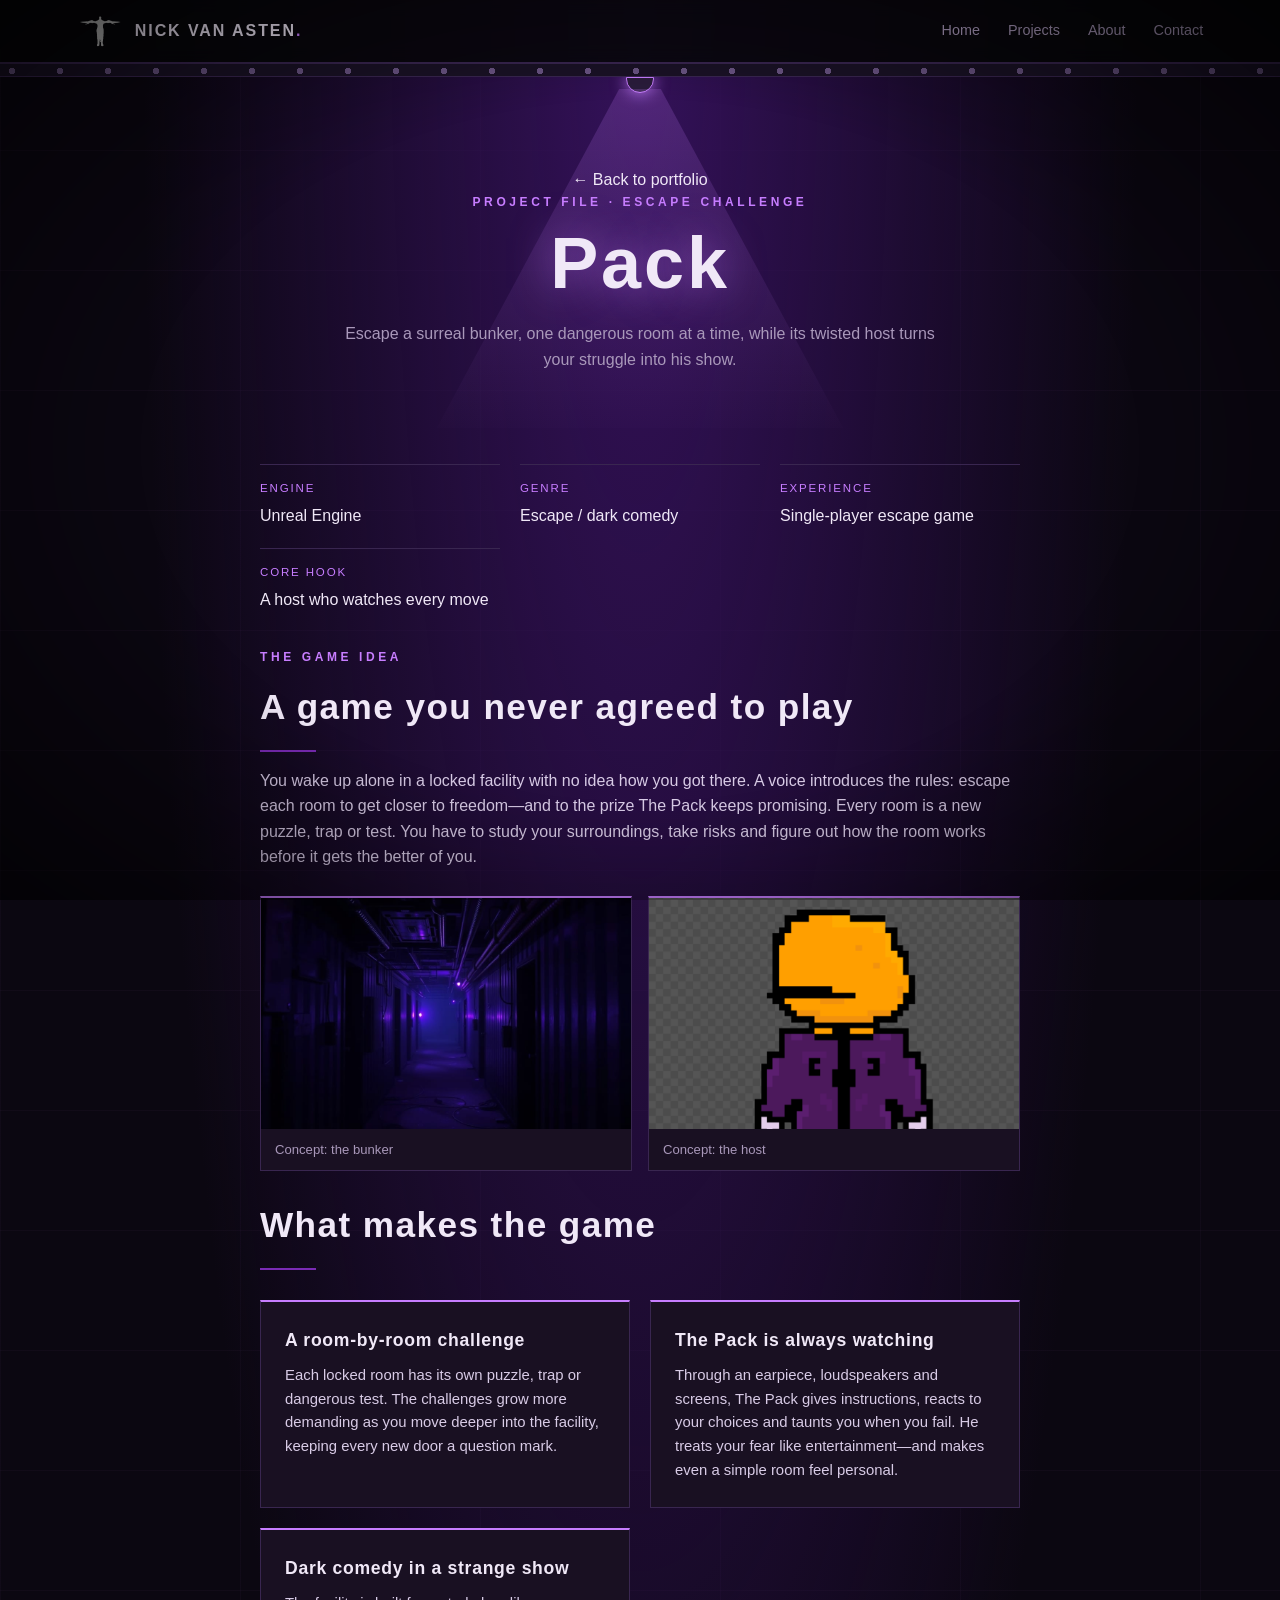
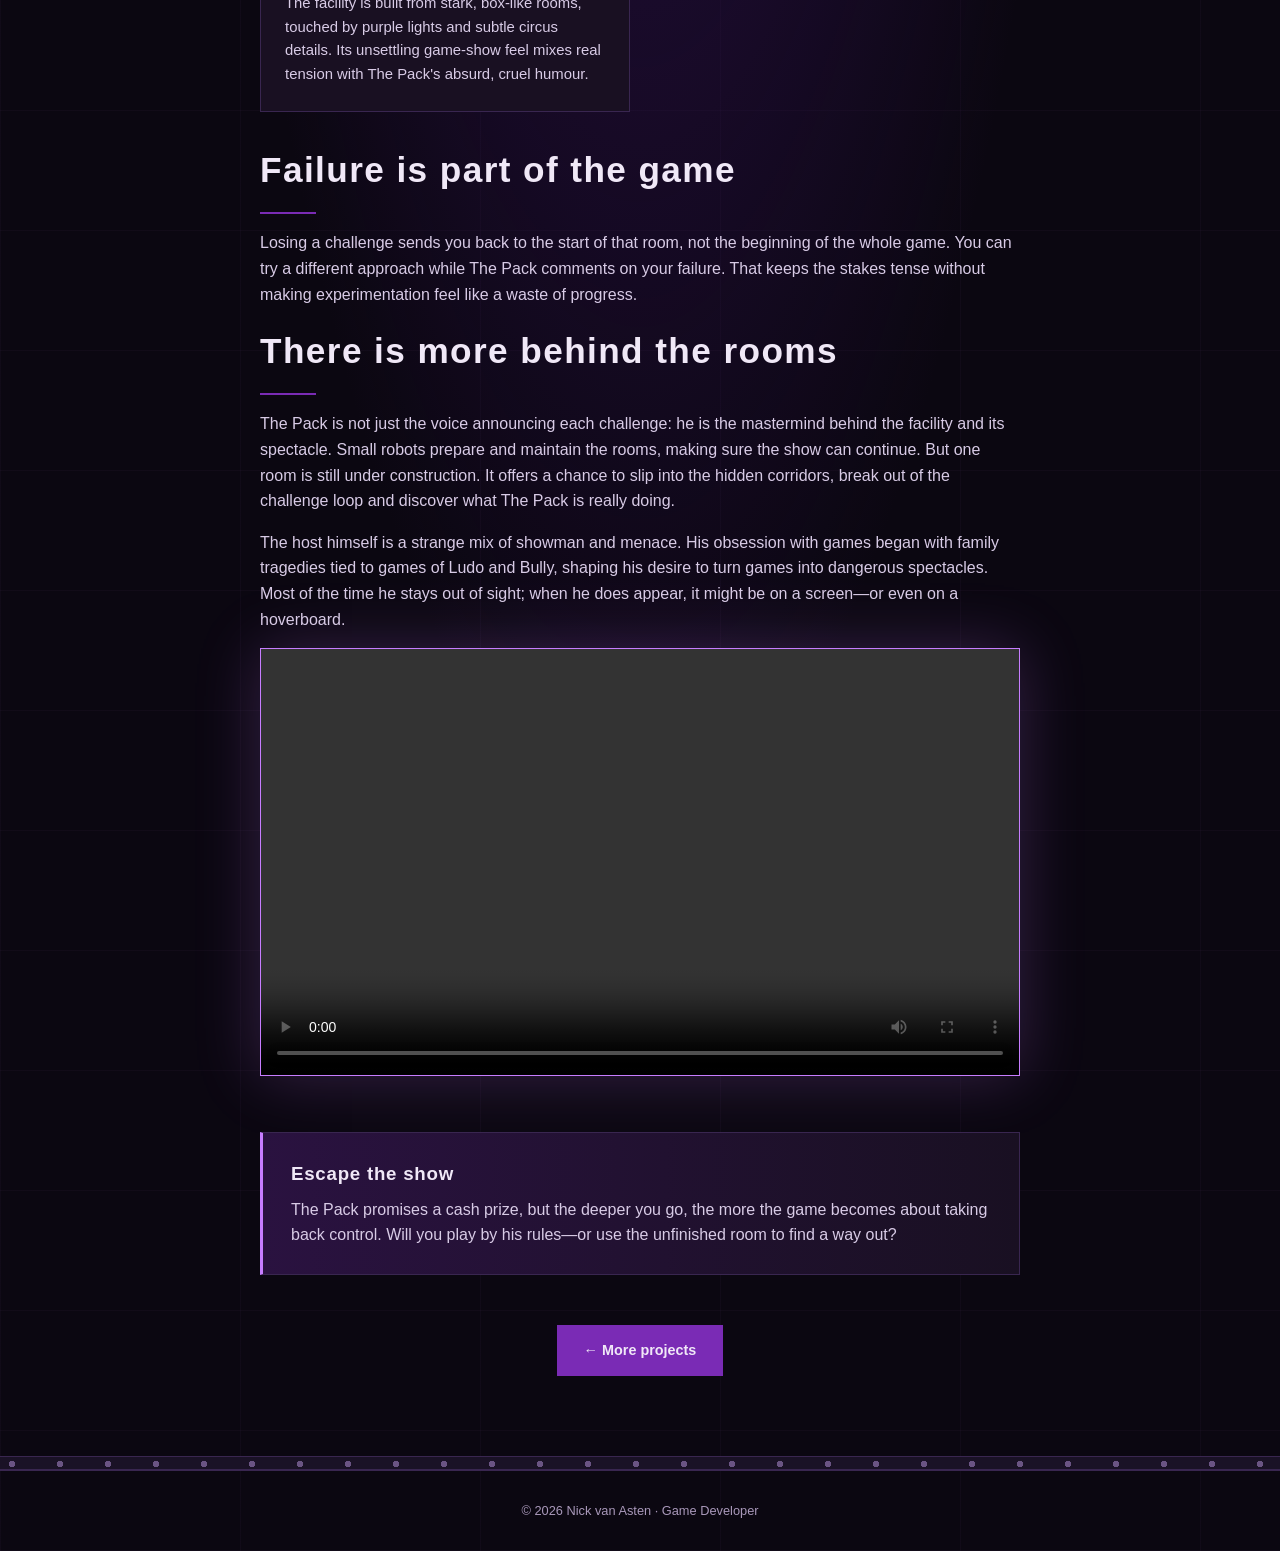
==== pack.html @ ffaf62b8 "mywebsite" ====
<!DOCTYPE html>
<html lang="en">
<head>
  <meta charset="utf-8">
  <meta name="viewport" content="width=device-width, initial-scale=1, viewport-fit=cover">
  <title>the pack | nick van asten</title>
  <meta name="description" content="Enter The Pack: a darkly comic escape game where every locked room is a new challenge and a cruel host turns survival into a show.">
  <link rel="icon" type="image/png" href="Images/WebsiteLogo.png">
  <link rel="stylesheet" href="Portfolio.css">
</head>
<body class="pack-page">
  <nav>
    <a class="brand" href="index.html" aria-label="Nick van Asten - home">
      <img class="brand-logo" src="Images/WebsiteLogo.png" alt="">
      <span class="brand-name">NICK VAN ASTEN<b>.</b></span>
    </a>
    <ul>
      <li><a href="index.html">Home</a></li>
      <li><a href="index.html?insert=1#projects">Projects</a></li>
      <li><a href="index.html#about">About</a></li>
      <li><a href="index.html#contact">Contact</a></li>
    </ul>
  </nav>
  <div class="plate"></div>

  <header class="project-hero">
    <div class="lamp" aria-hidden="true"></div>
    <div class="wrap">
      <a class="back" href="index.html?insert=1#projects">&larr; Back to portfolio</a>
      <div class="eyebrow">Project file &middot; Escape challenge</div>
      <h1>Pack</h1>
      <p>
        Escape a surreal bunker, one dangerous room at a time, while its twisted host turns your struggle into his
        show.
      </p>
    </div>
  </header>

  <main class="wrap">
    <div class="project-copy">
      <dl class="project-details">
        <div><dt>Engine</dt><dd>Unreal Engine</dd></div>
        <div><dt>Genre</dt><dd>Escape / dark comedy</dd></div>
        <div><dt>Experience</dt><dd>Single-player escape game</dd></div>
        <div><dt>Core hook</dt><dd>A host who watches every move</dd></div>
      </dl>

      <div class="eyebrow">The Game Idea</div>
      <h2>A game you never agreed to play</h2>
      <p class="lead">
        You wake up alone in a locked facility with no idea how you got there. A voice introduces the rules: escape
        each room to get closer to freedom—and to the prize The Pack keeps promising. Every room is a new puzzle,
        trap or test. You have to study your surroundings, take risks and figure out how the room works before it
        gets the better of you.
      </p>

      <div class="gallery">
        <figure><img src="Images/PackBunker.png" alt="Concept art: the bunker"><figcaption>Concept: the bunker</figcaption></figure>
        <figure><img src="Images/ThePack.png" alt="Concept art: The Pack"><figcaption>Concept: the host</figcaption></figure>
      </div>

      <h2>What makes the game</h2>
      <div class="contrib">
        <article class="c-card">
          <h3>A room-by-room challenge</h3>
          <p>Each locked room has its own puzzle, trap or dangerous test. The challenges grow more demanding as you move deeper into the facility, keeping every new door a question mark.</p>
        </article>
        <article class="c-card">
          <h3>The Pack is always watching</h3>
          <p>Through an earpiece, loudspeakers and screens, The Pack gives instructions, reacts to your choices and taunts you when you fail. He treats your fear like entertainment—and makes even a simple room feel personal.</p>
        </article>
        <article class="c-card">
          <h3>Dark comedy in a strange show</h3>
          <p>The facility is built from stark, box-like rooms, touched by purple lights and subtle circus details. Its unsettling game-show feel mixes real tension with The Pack's absurd, cruel humour.</p>
        </article>
      </div>

      <h2>Failure is part of the game</h2>
      <p>
        Losing a challenge sends you back to the start of that room, not the beginning of the whole game. You can
        try a different approach while The Pack comments on your failure. That keeps the stakes tense without
        making experimentation feel like a waste of progress.
      </p>

      <h2>There is more behind the rooms</h2>
      <p>
        The Pack is not just the voice announcing each challenge: he is the mastermind behind the facility and its
        spectacle. Small robots prepare and maintain the rooms, making sure the show can continue. But one room is
        still under construction. It offers a chance to slip into the hidden corridors, break out of the challenge
        loop and discover what The Pack is really doing.
      </p>
      <p>
        The host himself is a strange mix of showman and menace. His obsession with games began with family
        tragedies tied to games of Ludo and Bully, shaping his desire to turn games into dangerous spectacles.
        Most of the time he stays out of sight; when he does appear, it might be on a screen—or even on a
        hoverboard.
      </p>

      <div class="project-media">
        <video controls preload="metadata">
          <source src="Video/PackvideoComp.mp4" type="video/mp4">
          Je browser ondersteunt geen video.
        </video>
      </div>

      <div class="result">
        <h3>Escape the show</h3>
        <p>
          The Pack promises a cash prize, but the deeper you go, the more the game becomes about taking back
          control. Will you play by his rules—or use the unfinished room to find a way out?
        </p>
      </div>
    </div>
  </main>

  <div class="end">
    <a class="btn primary" href="index.html?insert=1#projects">&larr; More projects</a>
  </div>
  <div class="plate"></div>
  <footer>&copy; 2026 Nick van Asten &middot; Game Developer</footer>

  <!-- AI helped me with the script. -->
</body>
</html>
---- Portfolio.css ----
:root {
  box-sizing: border-box;
  --bg: #07070a;
  --bg2: #0e0e13;
  --card: #14141a;
  --line: #2a2a33;
  --text: #e9e6e1;
  --mute: #9a96a0;
  --red: #a3121b;
  --red2: #d4222d;
  padding-top: env(safe-area-inset-top, 0px);
  padding-bottom: env(safe-area-inset-bottom, 0px);
}

* {
  box-sizing: border-box;
  font-family: Arial, Helvetica, sans-serif !important;
}

html {
  scroll-behavior: smooth;
  scroll-padding-top: 70px;
  background: var(--bg);
}

body {
  margin: 0;
  background: var(--bg);
  color: var(--text);
  font-family: Inter, system-ui, Arial, sans-serif;
  line-height: 1.6;
  background-image:
    radial-gradient(ellipse at 50% 0, #1d0709 0, transparent 55%);
}

body.sublevel-page {
  background-image:
    radial-gradient(ellipse at 50% 0, #1d0709 0, transparent 55%),
    repeating-linear-gradient(90deg, rgba(255, 255, 255, .014) 0 2px, transparent 2px 7px);
}

body::after {
  content: "";
  position: fixed;
  inset: 0;
  pointer-events: none;
  background: radial-gradient(ellipse at center, transparent 55%, rgba(0, 0, 0, .65));
  z-index: 50;
}

a {
  color: inherit;
  text-decoration: none;
}

h1,
h2,
h3 {
  font-family: Cinzel, Georgia, serif;
  font-weight: 700;
  letter-spacing: .04em;
  margin: 0;
}

nav {
  position: sticky;
  top: 0;
  z-index: 20;
  display: flex;
  justify-content: space-between;
  align-items: center;
  padding: 14px 6vw;
  background: rgba(7, 7, 10, .88);
  backdrop-filter: blur(8px);
  border-bottom: 1px solid var(--line);
}

.brand {
  display: inline-flex;
  align-items: center;
  gap: 10px;
  font-family: Cinzel, serif;
  font-weight: 700;
  letter-spacing: .12em;
}

.brand-logo {
  display: block;
  width: 48px;
  height: 34px;
  flex: 0 0 auto;
  object-fit: contain;
}

.brand b {
  color: var(--red2);
}

nav ul {
  display: flex;
  gap: 28px;
  list-style: none;
  margin: 0;
  padding: 0;
  font-size: .9rem;
}

nav li a {
  color: var(--mute);
  transition: .2s;
  padding-bottom: 3px;
  border-bottom: 1px solid transparent;
}

nav li a:hover {
  color: var(--text);
  border-color: var(--red2);
}

.wrap {
  max-width: 1000px;
  margin: 0 auto;
  padding: 0 6vw;
}

section {
  padding: 90px 0;
}

.eyebrow {
  color: var(--red2);
  font-size: .75rem;
  letter-spacing: .3em;
  text-transform: uppercase;
  font-weight: 600;
  margin-bottom: 12px;
}

h2 {
  font-size: clamp(1.6rem, 4vw, 2.2rem);
  margin-bottom: 12px;
}

h2::after {
  content: "";
  display: block;
  width: 56px;
  height: 2px;
  background: var(--red);
  margin-top: 14px;
}

.center {
  text-align: center;
}

.center h2::after {
  margin-inline: auto;
}

#home {
  padding: 120px 0 100px;
  text-align: center;
}

#home h1 {
  font-size: clamp(2.2rem, 7vw, 4.2rem);
  line-height: 1.1;
  text-shadow: 0 0 40px rgba(163, 18, 27, .45);
}

.btns {
  display: flex;
  gap: 14px;
  justify-content: center;
  flex-wrap: wrap;
}

.btn {
  display: inline-block;
  padding: 13px 26px;
  font-size: .9rem;
  font-weight: 600;
  border: 1px solid var(--red);
  transition: .25s;
  cursor: pointer;
  font-family: inherit;
  color: var(--text);
  background: transparent;
}

.btn.primary {
  background: var(--red);
}

.btn:hover {
  background: var(--red2);
  border-color: var(--red2);
  box-shadow: 0 0 22px rgba(212, 34, 45, .35);
}

#projects {
  background: var(--bg2);
  border-block: 1px solid var(--line);
}

.ph {
  position: absolute;
  inset: 0;
  display: flex;
  align-items: center;
  justify-content: center;
  text-align: center;
  padding: 16px;
  font-family: Cinzel, serif;
  color: #ddd;
  background: radial-gradient(circle at 50% 40%, var(--c1), #050506 75%);
  animation: pulse 3.5s ease-in-out infinite alternate;
}

@keyframes pulse {
  from {
    filter: brightness(.7);
  }

  to {
    filter: brightness(1.15);
  }
}

.tags {
  display: flex;
  gap: 8px;
  justify-content: center;
  flex-wrap: wrap;
  margin-bottom: 22px;
}

.tags span {
  font-size: .72rem;
  border: 1px solid var(--line);
  color: var(--mute);
  padding: 3px 10px;
  border-radius: 20px;
}

.about {
  display: grid;
  grid-template-columns: 168px minmax(0, 1fr);
  gap: 32px;
  align-items: start;
  margin-top: 34px;
  padding: clamp(20px, 4vw, 38px);
  border: 1px solid rgba(112, 214, 199, .22);
  border-radius: 20px;
  background:
    radial-gradient(ellipse at 8% 0, rgba(79, 227, 255, .08), transparent 36%),
    linear-gradient(145deg, rgba(20, 35, 45, .92), rgba(11, 18, 25, .94));
  box-shadow: 0 24px 70px rgba(0, 0, 0, .25), inset 0 1px rgba(255, 255, 255, .04);
}

.avatar {
  position: sticky;
  top: 110px;
  width: 168px;
  height: 210px;
  border-radius: 16px;
  border: 1px solid rgba(112, 214, 199, .55);
  object-fit: cover;
  object-position: center 30%;
  box-shadow: 0 14px 32px rgba(0, 0, 0, .3), 0 0 24px rgba(79, 227, 255, .1);
}

.about-label {
  margin-bottom: 8px;
  color: var(--red2);
  font-size: .74rem;
  font-weight: 700;
  letter-spacing: .16em;
  text-transform: uppercase;
}

.about p {
  color: #d0dadd;
  line-height: 1.75;
  margin: 0 0 16px;
}

.about-more {
  margin: 24px 0;
  border: 1px solid rgba(112, 214, 199, .2);
  border-radius: 12px;
  background: rgba(7, 16, 22, .46);
  overflow: hidden;
}

.about-more summary {
  position: relative;
  padding: 14px 48px 14px 18px;
  color: var(--text);
  cursor: pointer;
  font-weight: 600;
  list-style: none;
}

.about-more summary::-webkit-details-marker {
  display: none;
}

.about-more summary::after {
  content: "+";
  position: absolute;
  right: 18px;
  top: 50%;
  color: var(--red2);
  font-size: 1.25rem;
  transform: translateY(-50%);
}

.about-more[open] summary::after {
  content: "\2212";
}

.about-more summary::marker {
  color: var(--red2);
}

.about-more[open] summary {
  border-bottom: 1px solid rgba(112, 214, 199, .16);
}

.about-more-content {
  padding: clamp(16px, 3vw, 24px);
}

.about-progress {
  width: min(100%, 280px);
  margin: 4px 0 22px;
}

.about-progress img {
  display: block;
  width: 100%;
  max-height: 170px;
  border: 1px solid rgba(112, 214, 199, .24);
  border-radius: 10px;
  object-fit: cover;
}

.about-progress figcaption {
  margin-top: 7px;
  color: var(--mute);
  font-size: .78rem;
}

.about-video-story {
  display: grid;
  grid-template-columns: minmax(160px, .8fr) 1.2fr;
  gap: 24px;
  align-items: center;
  margin: 24px 0;
}

.about-story-image {
  margin: 0;
}

.about-story-image img {
  display: block;
  width: 100%;
  max-height: 240px;
  object-fit: cover;
  border: 1px solid var(--line);
}

.about-story-image figcaption {
  margin-top: 8px;
  color: var(--mute);
  font-size: .82rem;
}

.about-story-copy h3,
.about-stop-motion h3 {
  margin-bottom: 10px;
  font-size: 1.05rem;
}

.about-stop-motion {
  margin-top: 26px;
}

.about-stop-motion video {
  display: block;
  width: 100%;
  max-height: 480px;
  border: 1px solid rgba(112, 214, 199, .24);
  border-radius: 10px;
  background: #000;
}

.about-secret-disc {
  display: flex;
  width: 100%;
  align-items: center;
  gap: 18px;
  margin-top: 30px;
  padding: 14px 18px;
  border: 1px dashed rgba(112, 214, 199, .4);
  border-radius: 12px;
  color: var(--text);
  background: rgba(79, 227, 255, .035);
  text-align: left;
  cursor: pointer;
  transition: border-color .2s, background .2s, transform .2s;
}

.about-secret-disc:hover,
.about-secret-disc:focus-visible {
  border-color: var(--red2);
  background: rgba(79, 227, 255, .08);
  transform: translateY(-2px);
  outline: 0;
}

.secret-disc {
  position: relative;
  display: block;
  width: 64px;
  height: 64px;
  flex: 0 0 64px;
  border-radius: 50%;
  background: conic-gradient(from 20deg, #d8e1df, #758789, #f1f5f2, #819293, #dce5e1, #748486, #d8e1df);
  box-shadow: 0 0 24px rgba(79, 227, 255, .16);
  transition: transform .35s;
}

.about-secret-disc:hover .secret-disc,
.about-secret-disc:focus-visible .secret-disc {
  transform: rotate(35deg);
}

.secret-disc::before {
  content: "";
  position: absolute;
  inset: 34%;
  border-radius: 50%;
  background: radial-gradient(circle, var(--bg) 0 24%, #70d6c7 25% 100%);
}

.secret-disc::after {
  content: "";
  position: absolute;
  inset: 47%;
  border-radius: 50%;
  background: var(--bg);
}

.secret-disc-copy {
  display: grid;
  gap: 3px;
}

.secret-disc-copy strong {
  color: var(--red2);
}

.secret-disc-copy span {
  color: var(--mute);
  font-size: .84rem;
}

.skills {
  display: flex;
  flex-wrap: wrap;
  gap: 8px;
}

.skills span {
  background: var(--card);
  border: 1px solid var(--line);
  padding: 5px 14px;
  font-size: .82rem;
}

body.portfolio-page #cv {
  padding: 64px 0;
  background: var(--bg2);
  border-block: 1px solid var(--line);
}

body.portfolio-page #cv p {
  max-width: 480px;
  margin: 10px auto 26px;
  color: var(--mute);
}

.cards {
  display: grid;
  grid-template-columns: repeat(auto-fit, minmax(min(100%, 200px), 1fr));
  gap: 12px;
  margin-top: 34px;
}

.card {
  background: var(--card);
  border: 1px solid var(--line);
  padding: clamp(8px, 2vw, 24px);
  transition: .25s;
  text-align: center;
  overflow-wrap: anywhere;
}

.card:hover {
  border-color: var(--red2);
  box-shadow: 0 0 22px rgba(163, 18, 27, .3);
  transform: translateY(-3px);
}

.card small {
  display: block;
  color: var(--red2);
  letter-spacing: .2em;
  text-transform: uppercase;
  font-size: .68rem;
  margin-bottom: 6px;
}

footer {
  text-align: center;
  padding: 30px 6vw;
  color: var(--mute);
  font-size: .8rem;
  border-top: 1px solid var(--line);
}

body.portfolio-page #about {
  background-color: var(--bg);
}

body.portfolio-page footer {
  background-color: var(--bg2);
}

@media (min-width: 900px) {
  body.portfolio-page .cards {
    grid-template-columns: repeat(4, minmax(0, 1fr));
  }
}

@media (max-width: 700px) {
  body.portfolio-page .cards {
    grid-template-columns: repeat(2, minmax(0, 1fr));
    gap: 10px;
  }
}

.project-hero {
  padding: 90px 0 56px;
  text-align: center;
}

.project-hero h1 {
  font-size: clamp(2.4rem, 7vw, 4.5rem);
  line-height: 1.1;
}

.project-hero p {
  max-width: 620px;
  margin: 18px auto 0;
  color: var(--mute);
}

.project-media {
  width: min(900px, 100%);
  margin: 0 auto 56px;
  aspect-ratio: 16 / 9;
  background: #09090c;
  border: 1px solid var(--line);
  display: grid;
  place-items: center;
  overflow: hidden;
}

.project-media img,
.project-media video {
  width: 100%;
  height: 100%;
  object-fit: contain;
}

.project-media .ph {
  position: static;
  min-height: 100%;
  width: 100%;
  animation: none;
  background: radial-gradient(circle at 50% 40%, #4a0a10, #050506 75%);
}

body.sublevel-page .project-media {
  border-color: var(--red);
  box-shadow: 0 0 60px rgba(163, 18, 27, .22), inset 0 0 40px rgba(0, 0, 0, .8);
  position: relative;
}

body.sublevel-page .project-media::after {
  content: "";
  position: absolute;
  inset: 0;
  pointer-events: none;
  background: repeating-linear-gradient(rgba(255, 255, 255, .03) 0 1px, transparent 1px 3px);
}

body.sublevel-page .sublevel-play {
  max-width: 760px;
  margin: 0 auto 56px;
  padding: 30px clamp(20px, 5vw, 42px);
  text-align: center;
  background: linear-gradient(145deg, rgba(29, 11, 13, .9), var(--card));
  border: 1px solid var(--line);
  border-top: 2px solid var(--red);
  box-shadow: 0 18px 55px rgba(0, 0, 0, .28);
}

body.sublevel-page .sublevel-play h2 {
  margin-bottom: 10px;
}

body.sublevel-page .sublevel-play > p {
  max-width: 520px;
  margin: 0 auto 22px;
  color: var(--mute);
}

body.sublevel-page .sublevel-itch {
  display: block;
  width: 100%;
  max-width: 552px;
  height: 167px;
  margin: 0 auto;
  border: 1px solid var(--line);
  background: #000;
}

.project-copy {
  max-width: 760px;
  margin: 0 auto;
}

body.sublevel-page .project-copy p {
  color: #c9c5c0;
}

body.sublevel-page .project-copy h2 {
  margin-bottom: 6px;
}

body.sublevel-page .sound-image {
  display: block;
  width: 50%;
  max-width: 400px;
  margin: 20px auto;
}

.project-details {
  display: grid;
  grid-template-columns: repeat(auto-fit, minmax(180px, 1fr));
  gap: 20px;
  margin: 36px 0;
}

.project-details div {
  border-top: 1px solid var(--line);
  padding-top: 14px;
}

.project-details dt {
  color: var(--red2);
  font-size: .72rem;
  letter-spacing: .16em;
  text-transform: uppercase;
}

.project-details dd {
  margin: 5px 0 0;
}

body.sublevel-page .hazard {
  height: 8px;
  background: repeating-linear-gradient(-45deg, #a67c1a 0 14px, #0a0a0a 14px 28px);
  opacity: .5;
}

body.sublevel-page .project-hero .eyebrow {
  font-family: Inter, system-ui, Arial, sans-serif;
  color: #c49a2c;
}

body.sublevel-page .project-hero h1 {
  animation: flicker 7s infinite;
  text-shadow: 0 0 40px rgba(163, 18, 27, .5);
}

@keyframes flicker {
  0%,
  92%,
  100% {
    opacity: 1;
  }

  93% {
    opacity: .55;
  }

  94% {
    opacity: 1;
  }

  96% {
    opacity: .7;
  }

  97% {
    opacity: 1;
  }
}

body.sublevel-page .lead {
  font-size: 1.05rem;
}

body.sublevel-page .sublevel-story {
  margin: 0 0 48px;
  padding-bottom: 36px;
  border-bottom: 1px solid var(--line);
}

body.sublevel-page .project-copy section {
  padding: 0;
}

body.sublevel-page .sublevel-story > p {
  margin: 16px 0;
}

body.sublevel-page .sublevel-enemies-title {
  margin-top: 36px;
}

body.sublevel-page .sublevel-enemies {
  display: grid;
  grid-template-columns: repeat(3, minmax(0, 1fr));
  gap: 16px;
  margin: 22px 0 12px;
}

body.sublevel-page .sublevel-enemies article {
  padding: 20px;
  background: var(--card);
  border: 1px solid var(--line);
  border-top: 2px solid #c49a2c;
}

body.sublevel-page .sublevel-enemies h3 {
  margin-bottom: 8px;
  color: #c49a2c;
}

body.sublevel-page .sublevel-enemies p,
body.sublevel-page .sublevel-story .sublevel-enemy-note {
  margin: 0;
  font-size: .9rem;
}

body.sublevel-page .sublevel-enemy-note a {
  color: var(--red2);
  text-decoration: underline;
  text-underline-offset: 3px;
}

body.sublevel-page .contrib {
  display: grid;
  grid-template-columns: repeat(auto-fit, minmax(min(100%, 300px), 1fr));
  gap: 20px;
  margin: 30px 0;
}

body.sublevel-page .c-card {
  background: var(--card);
  border: 1px solid var(--line);
  border-top: 2px solid var(--red);
  padding: 24px;
  transition: .25s;
  overflow: hidden;
}

body.sublevel-page .c-card:hover {
  border-color: var(--red2);
  box-shadow: 0 0 22px rgba(163, 18, 27, .25);
}

body.sublevel-page .c-card .num {
  font: 600 .72rem Inter, system-ui, Arial, sans-serif;
  letter-spacing: .2em;
  color: #c49a2c;
}

body.sublevel-page .c-card h3 {
  font-size: 1.1rem;
  margin: 6px 0 10px;
}

body.sublevel-page .c-card p {
  margin: 0;
  font-size: .93rem;
}

body.sublevel-page .c-card img {
  width: 100%;
  height: 180px;
  object-fit: cover;
  display: block;
  margin: 0 0 18px;
  border-bottom: 1px solid var(--line);
}

body.sublevel-page .result {
  background: linear-gradient(90deg, #1d0b0d, var(--card));
  border: 1px solid var(--line);
  border-left: 3px solid var(--red2);
  padding: 26px 28px;
  margin-top: 10px;
}

body.sublevel-page .result h3 {
  margin-bottom: 8px;
}

body.sublevel-page .result p {
  margin: 0;
}

body.sublevel-page .back {
  display: inline-block;
  margin-bottom: 26px;
  color: var(--mute);
  font-size: .85rem;
  transition: .2s;
}

body.sublevel-page .back:hover {
  color: var(--text);
}

@media (max-width: 700px) {
  html {
    scroll-padding-top: 100px;
  }

  .about {
    grid-template-columns: 1fr;
    text-align: center;
    justify-items: center;
  }

  .avatar {
    position: static;
    width: 144px;
    height: 180px;
  }

  .about-progress {
    margin-inline: auto;
  }

  .about-more {
    text-align: left;
  }

  .about-video-story {
    grid-template-columns: 1fr;
    gap: 16px;
  }

  .skills {
    justify-content: center;
  }

  nav ul {
    flex-wrap: wrap;
    justify-content: center;
    gap: 8px 14px;
    font-size: .78rem;
  }

  .brand-name {
    display: inline;
    font-size: .82rem;
  }

  nav {
    justify-content: center;
    flex-wrap: wrap;
    gap: 8px 20px;
    padding: 12px 4vw;
  }

  .brand-logo {
    width: 40px;
    height: 30px;
  }

  .wrap {
    padding-inline: 20px;
  }

  section {
    padding: 64px 0;
  }

  .project-hero {
    padding-top: 70px;
  }

  .project-media {
    aspect-ratio: 4 / 3;
  }

  body.sublevel-page .sublevel-enemies {
    grid-template-columns: 1fr;
  }

  body.sublevel-page .sublevel-itch {
    height: 167px;
  }

  .project-details {
    gap: 14px;
  }

  .c-card,
  .result,
  .hud {
    padding: 20px;
  }

  .hud-btns button {
    flex: 1 1 140px;
  }

  .end {
    padding: 36px 0 56px;
  }
}

@media (max-width: 420px) {
  nav ul {
    gap: 6px 10px;
    font-size: .72rem;
  }

  .brand-name {
    font-size: .76rem;
  }

  body.portfolio-page #home {
    padding: 64px 0 48px;
  }

  body.portfolio-page #home h1 {
    font-size: clamp(2rem, 9vw, 2.8rem);
  }
}

@media (max-width: 700px) {
  body.portfolio-page #home .btns {
    justify-content: center;
  }

  body.portfolio-page #home .btns .btn.primary {
    flex: 1 1 100%;
    max-width: 280px;
    text-align: center;
  }
}

@media (prefers-reduced-motion: reduce) {
  * {
    animation: none !important;
    scroll-behavior: auto !important;
  }
}

body.portfolio-page {
  --bg: #0b1219;
  --bg2: #111d27;
  --card: #14232d;
  --line: #2c414c;
  --text: #edf4f4;
  --mute: #a4b5b8;
  --red: #328d87;
  --red2: #70d6c7;
  background-color: var(--bg);
  background-image:
    radial-gradient(ellipse at 50% 0, rgba(37, 117, 121, .2), transparent 48%),
    radial-gradient(ellipse at 0 55%, rgba(33, 73, 108, .13), transparent 42%);
}

body.portfolio-page #home {
  padding: 88px 0 64px;
  text-align: left;
}

body.portfolio-page #home .wrap {
  max-width: 850px;
}

body.portfolio-page #home .eyebrow {
  color: var(--red2);
  letter-spacing: .2em;
}

body.portfolio-page #home h1 {
  max-width: 850px;
  font-size: clamp(2.1rem, 5.4vw, 3.8rem);
  line-height: 1.12;
  text-shadow: 0 0 38px rgba(112, 214, 199, .16);
}

body.portfolio-page #home .btns {
  justify-content: flex-start;
}

body.portfolio-page #home .btn:not(.primary) {
  border-color: #52656b;
}

body.portfolio-page #projects {
  position: relative;
  isolation: isolate;
  overflow: hidden;
  background:
    radial-gradient(ellipse at 50% 0, rgba(44, 107, 111, .22), transparent 55%),
    linear-gradient(180deg, #101d26 0%, #0d1820 100%);
  border-block: 1px solid rgba(112, 214, 199, .14);
  padding: 35px 0 100px;
}

body.portfolio-page #projects::before {
  content: "";
  position: absolute;
  inset: 0;
  z-index: -1;
  pointer-events: none;
  background-image:
    linear-gradient(rgba(174, 218, 218, .025) 1px, transparent 1px),
    linear-gradient(90deg, rgba(174, 218, 218, .025) 1px, transparent 1px);
  background-size: 48px 48px;
  mask-image: linear-gradient(to bottom, transparent, #000 16%, #000 84%, transparent);
}

body.portfolio-page #projects h2 {
  margin-bottom: 10px;
}

body.portfolio-page .projects-intro {
  color: var(--mute);
  margin: 0 auto 28px;
}

body.portfolio-page .tv-stage {
  position: relative;
  isolation: isolate;
  overflow: hidden;
  --tv-accent: #70d6c7;
  --tv-glow: rgba(112, 214, 199, .2);
  max-width: 940px;
  margin: 0 auto;
  padding: 28px 24px 0;
  border: 1px solid rgba(112, 214, 199, .22);
  border-radius: 24px;
  background:
    radial-gradient(ellipse at 50% 34%, var(--tv-glow), transparent 53%),
    linear-gradient(145deg, #1a3039, #0d1922 76%);
  box-shadow:
    0 28px 80px rgba(0, 0, 0, .38),
    inset 0 1px rgba(255, 255, 255, .06);
  transition: border-color .45s, background .45s, box-shadow .45s;
}

body.portfolio-page .tv-stage::before {
  content: "";
  position: absolute;
  inset: 0;
  z-index: -1;
  pointer-events: none;
  background:
    radial-gradient(ellipse at 50% 36%, var(--tv-glow), transparent 48%),
    linear-gradient(rgba(174, 218, 218, .035) 1px, transparent 1px),
    linear-gradient(90deg, rgba(174, 218, 218, .035) 1px, transparent 1px);
  background-size: auto, 42px 42px, 42px 42px;
  mask-image: linear-gradient(to bottom, #000 0%, transparent 92%);
}

body.portfolio-page .tv-stage-label {
  display: flex;
  justify-content: space-between;
  gap: 16px;
  max-width: 780px;
  margin: 0 auto 20px;
  color: #70d6c7;
  font-size: .7rem;
  font-weight: 600;
  letter-spacing: .14em;
  text-align: left;
  text-transform: uppercase;
}

body.portfolio-page .tv-stage-label span:last-child {
  color: #718b91;
}

body.portfolio-page .rig {
  position: relative;
  width: min(780px, 92vw);
  margin: 0 auto;
  padding-bottom: 120px;
  perspective: 900px;
}

body.portfolio-page .monitor {
  position: relative;
  z-index: 2;
  background: linear-gradient(145deg, #293740, #151f27 72%);
  border: 1px solid #43575e;
  border-radius: 18px 18px 10px 10px;
  padding: 20px 20px 0;
  box-shadow:
    0 30px 80px rgba(0, 0, 0, .65),
    0 0 70px var(--tv-glow),
    inset 0 1px rgba(255, 255, 255, .08);
  transition: box-shadow .45s, border-color .45s, background .45s;
}

body.portfolio-page .screen {
  position: relative;
  overflow: hidden;
  background:
    radial-gradient(ellipse at 50% 50%, var(--tv-glow), transparent 82%),
    #071015;
  border: 2px solid #080e12;
  border-radius: 8px;
  aspect-ratio: 16 / 10;
  box-shadow: inset 0 0 60px rgba(0, 0, 0, .9);
  transition: box-shadow .6s, background .45s;
}

body.portfolio-page .screen::before {
  content: "";
  position: absolute;
  inset: 0;
  z-index: 1;
  pointer-events: none;
  transition: background .45s;
}

body.portfolio-page .tv-stage[data-theme="sublevel"] .screen {
  background:
    radial-gradient(ellipse at 50% 45%, rgba(91, 14, 19, .34), transparent 62%),
    repeating-linear-gradient(90deg, rgba(124, 38, 29, .08) 0 2px, transparent 2px 12px),
    linear-gradient(145deg, #170c0e, #08090c 75%);
}

body.portfolio-page .tv-stage[data-theme="splitstar"] .screen {
  background:
    radial-gradient(ellipse at 50% 48%, rgba(25, 55, 104, .36), transparent 70%),
    #050814;
}

body.portfolio-page .tv-stage[data-theme="splitstar"] .screen::before {
  background-image:
    radial-gradient(1.5px 1.5px at 20px 30px, #fff, transparent 2px),
    radial-gradient(1px 1px at 95px 80px, #bfe9ff, transparent 2px),
    radial-gradient(1.5px 1.5px at 150px 145px, #fff, transparent 2px),
    radial-gradient(1px 1px at 55px 175px, #ffd9cf, transparent 2px),
    radial-gradient(ellipse at 15% 20%, rgba(79, 227, 255, .12), transparent 50%),
    radial-gradient(ellipse at 85% 70%, rgba(255, 106, 77, .09), transparent 48%);
  background-size: 190px 190px, 190px 190px, 260px 260px, 230px 230px, 100% 100%, 100% 100%;
  animation: screen-star-drift 36s linear infinite;
}

@keyframes screen-star-drift {
  to { background-position-y: 190px, -190px, 260px, -230px, 0, 0; }
}

body.portfolio-page .tv-stage[data-theme="pack"] .screen {
  background:
    radial-gradient(ellipse at 50% 45%, rgba(94, 43, 123, .32), transparent 66%),
    linear-gradient(145deg, #140d1b, #080910 78%);
}

body.portfolio-page .tv-stage[data-theme="lego"] .screen {
  background:
    radial-gradient(ellipse at 50% 45%, rgba(79, 227, 255, .16), transparent 68%),
    linear-gradient(145deg, #101e25, #080d12 78%);
}

body.portfolio-page .screen-lamp {
  display: none;
}

body.portfolio-page .tv-stage[data-theme="pack"] .screen-lamp {
  display: block;
  position: absolute;
  top: 0;
  left: 50%;
  width: 56%;
  height: 100%;
  z-index: 1;
  pointer-events: none;
  transform-origin: 50% 0;
  animation: screen-lamp-sweep 8s ease-in-out infinite alternate;
}

body.portfolio-page .screen-lamp::before {
  content: "";
  position: absolute;
  top: 0;
  left: 50%;
  width: 18px;
  height: 8px;
  transform: translateX(-50%);
  border: 1px solid var(--tv-accent);
  border-radius: 0 0 8px 8px;
  background: #251a30;
  box-shadow: 0 0 12px var(--tv-accent);
}

body.portfolio-page .screen-lamp::after {
  content: "";
  position: absolute;
  inset: 8px 0 0;
  background: linear-gradient(var(--tv-glow), transparent 82%);
  clip-path: polygon(47% 0, 53% 0, 100% 100%, 0 100%);
}

@keyframes screen-lamp-sweep {
  from { transform: translateX(-50%) rotate(-12deg); }
  to { transform: translateX(-50%) rotate(12deg); }
}

body.portfolio-page .screen::after {
  content: "";
  position: absolute;
  inset: 0;
  z-index: 3;
  pointer-events: none;
  background: repeating-linear-gradient(rgba(255, 255, 255, .035) 0 1px, transparent 1px 3px);
}

body.portfolio-page .screen[data-state="menu"] {
  box-shadow: inset 0 0 60px rgba(0, 0, 0, .9), 0 0 40px var(--tv-glow);
}

body.portfolio-page .pane {
  position: absolute;
  inset: 0;
  z-index: 2;
  display: none;
  padding: 18px;
}

body.portfolio-page .screen[data-state="off"] .s-off,
body.portfolio-page .screen[data-state="menu"] .s-menu {
  display: flex;
}

body.portfolio-page .s-off {
  align-items: center;
  justify-content: center;
  color: #8ba2a5;
  font: 500 .8rem Inter, system-ui, Arial, sans-serif;
  letter-spacing: .2em;
  text-transform: uppercase;
  text-align: center;
}

body.portfolio-page .s-menu {
  flex-direction: column;
  gap: 12px;
}

body.portfolio-page .mbar {
  display: flex;
  justify-content: space-between;
  align-items: center;
  font: 600 .68rem Inter, system-ui, Arial, sans-serif;
  letter-spacing: .2em;
  color: var(--red2);
  text-transform: uppercase;
  border-bottom: 1px solid var(--tv-accent);
  padding-bottom: 8px;
}

body.portfolio-page .mtabs {
  display: flex;
  gap: 6px;
  flex-wrap: wrap;
}

body.portfolio-page .mtab {
  font: 500 .72rem Inter, sans-serif;
  padding: 6px 12px;
  background: transparent;
  color: var(--mute);
  border: 1px solid var(--line);
  cursor: pointer;
  transition: .2s;
}

body.portfolio-page .mtab:hover {
  color: var(--text);
  border-color: var(--tv-accent);
}

body.portfolio-page .mtab.active {
  color: #fff;
  background: var(--tv-glow);
  border-color: var(--tv-accent);
}

body.portfolio-page .mmain {
  flex: 1;
  min-height: 0;
  display: grid;
  grid-template-columns: 1.35fr 1fr;
  gap: 18px;
  align-items: stretch;
}

body.portfolio-page .tv-stage[data-disc="lego"] .mtabs,
body.portfolio-page .tv-stage[data-disc="lego"] .mdet {
  display: none;
}

body.portfolio-page .tv-stage[data-disc="lego"] .mmain {
  grid-template-columns: minmax(0, 1fr);
}

body.portfolio-page .tv-stage[data-disc="lego"] .mframe video {
  object-fit: contain;
  filter: contrast(1.08) saturate(.86) brightness(.92);
}

body.portfolio-page .tv-stage[data-disc="lego"] .mframe::after {
  content: "";
  position: absolute;
  inset: 0;
  z-index: 1;
  pointer-events: none;
  background:
    repeating-linear-gradient(rgba(255, 255, 255, .07) 0 1px, transparent 1px 3px),
    radial-gradient(ellipse at center, transparent 55%, rgba(0, 0, 0, .32) 100%);
  box-shadow: inset 0 0 28px rgba(0, 0, 0, .32);
}

body.portfolio-page .mframe {
  position: relative;
  overflow: hidden;
  background: #000;
  border: 1px solid var(--tv-accent);
  min-height: 0;
}

body.portfolio-page .mframe img,
body.portfolio-page .mframe video {
  width: 100%;
  height: 100%;
  object-fit: cover;
  display: block;
}

body.portfolio-page .mframe .ph {
  position: absolute;
  inset: 0;
  display: flex;
  align-items: center;
  justify-content: center;
  font-family: Cinzel, Georgia, serif;
  background: radial-gradient(circle at 50% 40%, var(--c1), #050506 75%);
  animation: pulse 3.5s ease-in-out infinite alternate;
}

body.portfolio-page .mdet {
  display: flex;
  flex-direction: column;
  justify-content: center;
  text-align: left;
  gap: 8px;
}

body.portfolio-page .mdet h3 {
  font-size: 1.25rem;
}

body.portfolio-page .mdet p {
  margin: 0;
  color: var(--mute);
  font-size: .85rem;
  line-height: 1.5;
}

body.portfolio-page .mdet .project-contribution {
  padding-left: 9px;
  border-left: 2px solid var(--tv-accent);
  color: var(--text);
  font-size: .78rem;
  line-height: 1.4;
}

body.portfolio-page .project-contribution span:first-child {
  display: block;
  margin-bottom: 2px;
  color: var(--tv-accent);
  font-size: .62rem;
  font-weight: 700;
  letter-spacing: .12em;
  text-transform: uppercase;
}

body.portfolio-page .mdet .tags {
  justify-content: flex-start;
  margin: 0;
}

body.portfolio-page .mdet .btn {
  align-self: flex-start;
  padding: 10px 20px;
  font-size: .82rem;
  margin-top: 4px;
}

body.portfolio-page .mdet .btn.primary {
  background: var(--tv-accent);
  border-color: var(--tv-accent);
  color: #071015;
}

body.portfolio-page .mdet .btn.primary:hover {
  box-shadow: 0 0 22px var(--tv-glow);
}

body.portfolio-page .chin {
  position: relative;
  height: 56px;
  display: flex;
  align-items: center;
  justify-content: center;
}

body.portfolio-page .slot {
  width: 36%;
  height: 8px;
  border-radius: 4px;
  background: #000;
  box-shadow: inset 0 1px 3px #000, 0 1px 0 #52616a;
  transition: box-shadow .5s;
}

body.portfolio-page .on .slot {
  box-shadow: inset 0 1px 3px #000, 0 0 12px var(--tv-glow);
}

body.portfolio-page .led {
  position: absolute;
  right: 26px;
  width: 7px;
  height: 7px;
  border-radius: 50%;
  background: #4c5b62;
  transition: .4s;
}

body.portfolio-page .on .led {
  background: var(--tv-accent);
  box-shadow: 0 0 8px var(--tv-accent);
}

body.portfolio-page .stand {
  position: relative;
  z-index: 2;
  width: 130px;
  height: 20px;
  margin: 0 auto;
  background: linear-gradient(#202e36, #10181e);
  border-radius: 0 0 10px 10px;
}

body.portfolio-page .discwrap {
  position: absolute;
  left: 50%;
  bottom: 0;
  width: 150px;
  height: 150px;
  z-index: 1;
  margin-left: -75px;
  cursor: pointer;
  background: none;
  border: 0;
  padding: 0;
  transform: rotateX(58deg);
  transform-origin: 50% 50%;
  transition: transform 1.3s cubic-bezier(.6, 0, .3, 1), opacity .4s 1s;
}

body.portfolio-page .discwrap:hover,
body.portfolio-page .discwrap:focus-visible {
  filter: drop-shadow(0 0 18px var(--tv-glow));
  outline: 0;
}

body.portfolio-page .rig.inserted .discwrap {
  z-index: 3;
  transform:
    translate(var(--insert-x, 0px), var(--insert-y, -110px))
    rotateX(86deg)
    scale(.7, .12);
  opacity: 0;
  pointer-events: none;
}

body.portfolio-page .rig.ejecting .discwrap {
  z-index: 3;
  transform: rotateX(58deg);
  opacity: 1;
  pointer-events: none;
  transition-delay: 0s;
}

body.portfolio-page .disc {
  display: block;
  width: 100%;
  height: 100%;
  border-radius: 50%;
  position: relative;
  animation: spin 10s linear infinite;
  background: conic-gradient(from 20deg, #d8e1df, #758789, #f1f5f2, #819293, #dce5e1, #748486, #d8e1df);
  box-shadow: 0 8px 30px rgba(0, 0, 0, .8), 0 0 24px rgba(112, 214, 199, .16);
}

@keyframes spin {
  to {
    transform: rotate(360deg);
  }
}

body.portfolio-page .disc::before {
  content: "";
  position: absolute;
  inset: 34%;
  border-radius: 50%;
  background: radial-gradient(circle, var(--bg) 0 24%, #70d6c7 25% 100%);
}

body.portfolio-page .disc::after {
  content: "";
  position: absolute;
  inset: 47%;
  border-radius: 50%;
  background: var(--bg);
}

body.portfolio-page .hint {
  position: absolute;
  left: 0;
  right: 0;
  bottom: -6px;
  text-align: center;
  font: 500 .72rem Inter, sans-serif;
  letter-spacing: .18em;
  text-transform: uppercase;
  color: var(--mute);
  animation: pulse 2.2s ease-in-out infinite alternate;
  pointer-events: none;
}

body.portfolio-page .rig.inserted .hint {
  display: none;
}

body.portfolio-page .eject {
  display: none;
  position: absolute;
  left: 50%;
  bottom: 30px;
  transform: translateX(-50%);
  background: none;
  border: 1px solid var(--line);
  color: var(--mute);
  font: 500 .75rem Inter, sans-serif;
  padding: 8px 16px;
  cursor: pointer;
  letter-spacing: .1em;
  transition: .2s;
}

body.portfolio-page .eject:hover {
  color: var(--text);
  border-color: var(--tv-accent);
}

body.portfolio-page .rig.inserted .eject {
  display: block;
}

@media (max-width: 700px) {
  body.portfolio-page #home {
    padding: 76px 0 48px;
  }

  body.portfolio-page .tv-stage {
    padding: 18px 12px 0;
    border-radius: 18px;
  }

  body.portfolio-page .tv-stage-label {
    flex-direction: column;
    gap: 4px;
    margin-bottom: 14px;
    font-size: .62rem;
  }

  body.portfolio-page .rig {
    width: 100%;
  }

  body.portfolio-page .monitor {
    padding: 12px 12px 0;
  }

  body.portfolio-page .screen {
    aspect-ratio: auto;
    min-height: 0;
    overflow: visible;
  }

  body.portfolio-page .screen[data-state="off"] {
    aspect-ratio: 16 / 10;
  }

  body.portfolio-page .screen[data-state="menu"] .pane.s-menu {
    position: relative;
    inset: auto;
  }

  body.portfolio-page .mmain {
    grid-template-columns: 1fr;
    grid-template-rows: auto auto;
  }

  body.portfolio-page .mframe {
    aspect-ratio: 16 / 9;
  }

  body.portfolio-page .mdet .btn {
    align-self: stretch;
    min-height: 44px;
    text-align: center;
  }

  body.portfolio-page .tv-stage[data-disc="lego"] .mmain {
    grid-template-rows: minmax(0, 1fr);
  }

  body.portfolio-page .pane {
    padding: 12px;
  }

  body.portfolio-page .chin {
    height: 44px;
  }

  body.portfolio-page .discwrap {
    width: 120px;
    height: 120px;
    margin-left: -60px;
  }
}


body.splitstar-page {
  --bg: #050814;
  --bg2: #0a1024;
  --card: #0c1330;
  --line: #1d2b57;
  --text: #e6ecff;
  --mute: #8d9bc4;
  --red: #1c9bb8;
  --red2: #4fe3ff;
  --coral: #ff6a4d;
  --cyan: #4fe3ff;
  background: transparent;
  background-image: none;
  font-family: Inter, system-ui, Arial, sans-serif;
}
html:has(body.splitstar-page) {
  background: #050814;
}

body.splitstar-page::before {
  content: "";
  position: fixed;
  inset: -340px 0 0 0;
  z-index: -1;
  pointer-events: none;
  background:
    radial-gradient(1.5px 1.5px at 20px 30px, #fff, transparent),
    radial-gradient(1px 1px at 120px 90px, #bfe9ff, transparent),
    radial-gradient(1.5px 1.5px at 250px 200px, #fff, transparent),
    radial-gradient(1px 1px at 60px 260px, #ffd9cf, transparent),
    radial-gradient(1px 1px at 300px 40px, #fff, transparent),
    radial-gradient(ellipse at 15% 20%, rgba(79, 227, 255, .10), transparent 45%),
    radial-gradient(ellipse at 85% 55%, rgba(255, 106, 77, .08), transparent 45%);
  background-size: 340px 340px, 170px 170px, 340px 340px, 340px 340px, 170px 170px, 100% 100%, 100% 100%;
  animation: star-drift 70s linear infinite;
}
@keyframes star-drift { to { transform: translateY(340px); } }

body.splitstar-page::after {
  background: radial-gradient(ellipse at center, transparent 60%, rgba(0, 0, 8, .55));
}

body.splitstar-page h1,
body.splitstar-page h2,
body.splitstar-page h3 {
  letter-spacing: .02em;
}
body.splitstar-page nav {
  background: rgba(5, 8, 20, .88);
}

body.splitstar-page .eyebrow {
  letter-spacing: .12em;
  text-transform: none;
  font-weight: 500;
  font-size: .85rem;
}

body.splitstar-page h2::after {
  background: linear-gradient(90deg, var(--cyan) 0 50%, var(--coral) 50% 100%);
  width: 64px;
}

body.splitstar-page .btn {
  border-color: var(--cyan);
  color: var(--cyan);
}

body.splitstar-page .btn.primary {
  background: transparent;
}

body.splitstar-page .btn:hover {
  background: var(--cyan);
  color: #04101a;
  box-shadow: 0 0 24px rgba(79, 227, 255, .35);
}

body.splitstar-page .starline {
  height: 3px;
  background: linear-gradient(90deg, var(--cyan) 0 50%, var(--coral) 50% 100%);
  opacity: .6;
}

body.splitstar-page .project-hero h1 {
  font-size: clamp(2.8rem, 10vw, 6rem);
  letter-spacing: .06em;
  background: linear-gradient(100deg, var(--cyan) 0 50%, var(--coral) 50% 100%);
  -webkit-background-clip: text;
  background-clip: text;
  color: transparent;
  filter: drop-shadow(0 0 28px rgba(79, 227, 255, .25));
}
body.splitstar-page .project-hero .eyebrow {
  color: var(--coral);
}

body.splitstar-page .back {
  display: inline-block;
  margin-bottom: 26px;
  color: var(--mute);
  font-size: .85rem;
  transition: .2s;
}

body.splitstar-page .back:hover {
  color: var(--text);
}

body.splitstar-page .project-media {
  border-color: var(--line);
  box-shadow: 0 0 60px rgba(79, 227, 255, .12), inset 0 0 40px rgba(0, 0, 0, .8);
  position: relative;
}

body.splitstar-page .splitstar-trailer {
  aspect-ratio: auto;
  min-height: 0;
  background: #050814;
}

body.splitstar-page .splitstar-trailer video {
  display: block;
  width: 100%;
  height: auto;
  max-width: 100%;
  object-fit: contain;
}

body.splitstar-page .project-media::after {
  content: "";
  position: absolute;
  inset: 10px;
  pointer-events: none;
  background:
    linear-gradient(var(--cyan), var(--cyan)) top left / 22px 2px no-repeat,
    linear-gradient(var(--cyan), var(--cyan)) top left / 2px 22px no-repeat,
    linear-gradient(var(--coral), var(--coral)) top right / 22px 2px no-repeat,
    linear-gradient(var(--coral), var(--coral)) top right / 2px 22px no-repeat,
    linear-gradient(var(--cyan), var(--cyan)) bottom left / 22px 2px no-repeat,
    linear-gradient(var(--cyan), var(--cyan)) bottom left / 2px 22px no-repeat,
    linear-gradient(var(--coral), var(--coral)) bottom right / 22px 2px no-repeat,
    linear-gradient(var(--coral), var(--coral)) bottom right / 2px 22px no-repeat;
}

body.splitstar-page .project-copy p {
  color: #c3cbe6;
}

body.splitstar-page .project-copy h2 {
  margin-bottom: 6px;
}

body.splitstar-page .project-copy section {
  padding: 0;
}

body.splitstar-page .project-details dt {
  color: var(--cyan);
  letter-spacing: .08em;
  text-transform: none;
  font-size: .8rem;
}

body.splitstar-page .lead {
  font-size: 1.05rem;
}

body.splitstar-page .block {
  margin-top: 64px;
}

body.splitstar-page .contrib {
  display: grid;
  grid-template-columns: repeat(auto-fit, minmax(min(100%, 300px), 1fr));
  gap: 20px;
  margin: 30px 0;
}
body.splitstar-page .c-card {
  background: var(--card);
  border: 1px solid var(--line);
  border-left: 3px solid var(--cyan);
  padding: 24px;
  transition: border-color .25s, box-shadow .25s;
}
body.splitstar-page .c-card:nth-child(even) {
  border-left-color: var(--coral);
}

body.splitstar-page .c-card:hover {
  border-color: var(--cyan);
  box-shadow: 0 0 22px rgba(79, 227, 255, .15);
}

body.splitstar-page .c-card h3 {
  font-size: 1.1rem;
  margin: 0 0 10px;
}

body.splitstar-page .c-card p {
  margin: 0;
  font-size: .93rem;
}

body.splitstar-page .c-card.wide {
  grid-column: 1 / -1;
}

body.splitstar-page .principles {
  list-style: none;
  margin: 0;
  padding: 0;
  display: grid;
  gap: 10px;
}
body.splitstar-page .principles li {
  position: relative;
  padding: 12px 16px 12px 44px;
  background: var(--card);
  border: 1px solid var(--line);
  color: #c3cbe6;
  font-size: .93rem;
}
body.splitstar-page .principles li::before {
  content: "";
  position: absolute;
  left: 16px;
  top: 50%;
  width: 14px;
  height: 14px;
  margin-top: -7px;
  background: var(--cyan);
  clip-path: polygon(50% 0, 62% 38%, 100% 50%, 62% 62%, 50% 100%, 38% 62%, 0 50%, 38% 38%);
}

body.splitstar-page .result {
  background: linear-gradient(90deg, #0a1a2a, var(--card));
  border: 1px solid var(--line);
  border-left: 3px solid var(--cyan);
  padding: 26px 28px;
  margin-top: 64px;
}
body.splitstar-page .result h3 {
  margin-bottom: 8px;
}

body.splitstar-page .result p {
  margin: 0 0 10px;
}

body.splitstar-page .result p:last-child {
  margin: 0;
}

body.splitstar-page .hud {
  margin-top: 22px;
  padding: 20px;
  background: #070d22;
  border: 1px solid var(--line);
  position: relative;
}
body.splitstar-page .hud-top {
  display: flex;
  justify-content: space-between;
  align-items: baseline;
  gap: 12px;
  flex-wrap: wrap;
  margin-bottom: 12px;
  font: 500 .85rem Inter, system-ui, Arial, sans-serif;
  color: var(--mute);
}
body.splitstar-page .hud-hp {
  color: var(--text);
  font-size: 1.1rem;
  font-weight: 700;
}

body.splitstar-page .segs {
  display: grid;
  grid-template-columns: repeat(12, 1fr);
  gap: 4px;
}
body.splitstar-page .seg {
  height: 26px;
  background: #0e1632;
  border: 1px solid var(--line);
  transform: skewX(-18deg);
  overflow: hidden;
}
body.splitstar-page .seg i {
  display: block;
  height: 100%;
  width: 0;
  background: var(--cyan);
  box-shadow: 0 0 10px rgba(79, 227, 255, .6);
  transition: width .25s, background .25s;
}
body.splitstar-page .hud.low .seg i {
  background: var(--coral);
  box-shadow: 0 0 10px rgba(255, 106, 77, .6);
}

body.splitstar-page .shield {
  margin-top: 8px;
  height: 6px;
  background: #0e1632;
  border: 1px solid var(--line);
}

body.splitstar-page .shield i {
  display: block;
  height: 100%;
  width: 0;
  background: #9d8cff;
  box-shadow: 0 0 8px #9d8cff;
  transition: width .25s;
}

body.splitstar-page .hud-msg {
  min-height: 1.4em;
  margin: 12px 0 0;
  font: 500 .85rem Inter, system-ui, Arial, sans-serif;
  color: var(--mute);
}

body.splitstar-page .hud-btns {
  display: flex;
  flex-wrap: wrap;
  gap: 8px;
  margin-top: 14px;
}
body.splitstar-page .hud-btns button {
  font: 500 .82rem Inter, sans-serif;
  padding: 8px 16px;
  background: transparent;
  color: var(--text);
  border: 1px solid var(--line);
  cursor: pointer;
  transition: .2s;
}
body.splitstar-page .hud-btns button:hover {
  border-color: var(--cyan);
  color: var(--cyan);
}

body.splitstar-page .hud-btns button:focus-visible,
body.splitstar-page a:focus-visible {
  outline: 2px solid var(--cyan);
  outline-offset: 3px;
}

body.splitstar-page .hud-note {
  margin: 12px 0 0;
  font-size: .78rem;
  color: var(--mute);
}

body.splitstar-page .story-figure {
  margin: 26px 0 34px;
  overflow: hidden;
  background: var(--card);
  border: 1px solid var(--line);
  border-top: 2px solid var(--cyan);
}

body.splitstar-page .story-figure img {
  display: block;
  width: 100%;
  max-height: 520px;
  object-fit: contain;
  background: #050814;
}

body.splitstar-page .story-figure figcaption {
  padding: 10px 14px;
  color: var(--mute);
  font-size: .82rem;
}

@media (max-width: 700px) {
  body.splitstar-page .project-hero {
    padding-top: 70px;
  }

  body.splitstar-page .segs {
    gap: 3px;
  }

  body.splitstar-page .seg {
    height: 22px;
  }
}
@media (prefers-reduced-motion: reduce) {
  body.splitstar-page::before {
    animation: none;
  }
}

.end {
  text-align: center;
  padding: 50px 0 80px;
}

body.tower-page {
  --bg: #0e1017;
  --bg2: #151823;
  --card: #1b1f2c;
  --line: #363b4d;
  --text: #ece6d6;
  --mute: #a29f94;
  --red: #8c6a22;
  --red2: #e0b95a;
  background-image:
    radial-gradient(ellipse at 50% 0, #2a2412 0, transparent 55%),
    repeating-linear-gradient(0deg, rgba(255, 255, 255, .02) 0 1px, transparent 1px 46px),
    repeating-linear-gradient(90deg, rgba(255, 255, 255, .02) 0 1px, transparent 1px 92px);
}

body.tower-page .project-hero h1 {
  text-shadow: 0 0 40px rgba(224, 185, 90, .35);
}

body.tower-page .project-hero .eyebrow {
  color: var(--red2);
}

body.tower-page .project-copy,
body.tower-page .project-hero,
body.tower-page .project-media,
body.tower-page .end {
  position: relative;
  z-index: 2;
}

body.tower-page .project-copy p {
  color: #d2ccbc;
}

body.tower-page .project-copy h2 {
  margin-bottom: 6px;
}

body.tower-page .project-copy h2 + .lead,
body.tower-page .project-copy h2 + p {
  margin-top: 18px;
}

.battlements {
  height: 14px;
  background:
    linear-gradient(90deg, #2b2f3f 0 16px, transparent 16px 32px) 0 0 / 32px 14px repeat-x,
    linear-gradient(#2b2f3f, #2b2f3f) 0 100% / 100% 4px no-repeat;
  opacity: .9;
}

body.tower-page .project-media {
  box-shadow: 0 0 60px rgba(224, 185, 90, .14);
  border-color: var(--red);
}

body.tower-page .gallery,
body.pack-page .gallery,
body.vr-page .gallery {
  display: grid;
  grid-template-columns: repeat(auto-fit, minmax(min(100%, 260px), 1fr));
  gap: 16px;
  margin: 26px 0;
}

body.tower-page .gallery figure,
body.pack-page .gallery figure,
body.vr-page .gallery figure {
  margin: 0;
  background: var(--card);
  border: 1px solid var(--line);
}

body.tower-page .gallery figure,
body.pack-page .gallery figure {
  border-top: 2px solid var(--red2);
}

body.tower-page .gallery img,
body.pack-page .gallery img,
body.vr-page .gallery img {
  display: block;
  width: 100%;
  object-fit: cover;
}

body.tower-page .gallery img {
  aspect-ratio: 4 / 3;
  background: #0a0b10;
}

body.pack-page .gallery img {
  aspect-ratio: 16 / 10;
  background: #07040b;
}

body.vr-page .gallery img {
  aspect-ratio: 16 / 10;
  background: #05080a;
  object-fit: contain;
}

body.vr-page .secret-gallery {
  max-width: 760px;
  margin-inline: auto;
}

body.vr-page .secret-gallery img {
  height: 180px;
  aspect-ratio: auto;
  object-fit: contain;
}

body.vr-page .secret-gallery figcaption strong {
  display: block;
  margin-bottom: 4px;
  color: var(--text);
}

body.vr-page .secret-gallery figcaption p {
  margin: 0;
  font-size: .82rem;
}

body.tower-page .gallery figcaption,
body.pack-page .gallery figcaption,
body.vr-page .gallery figcaption {
  padding: 10px 14px;
  font-size: .82rem;
  color: var(--mute);
}

body.tower-page .contrib,
body.pack-page .contrib,
body.vr-page .contrib {
  display: grid;
  grid-template-columns: repeat(auto-fit, minmax(min(100%, 300px), 1fr));
  gap: 20px;
  margin: 30px 0;
}

body.tower-page .c-card,
body.pack-page .c-card,
body.vr-page .c-card {
  background: var(--card);
  border: 1px solid var(--line);
  border-top: 2px solid var(--red2);
  padding: 24px;
}

body.tower-page .c-card h3,
body.pack-page .c-card h3,
body.vr-page .c-card h3 {
  font-size: 1.1rem;
  margin-bottom: 10px;
}

body.tower-page .c-card p,
body.pack-page .c-card p,
body.vr-page .c-card p {
  margin: 0;
  font-size: .93rem;
}

body.tower-page .result,
body.pack-page .result,
body.vr-page .result {
  border: 1px solid var(--line);
  border-left: 3px solid var(--red2);
  padding: 26px 28px;
  margin-top: 10px;
}

body.tower-page .result {
  background: linear-gradient(90deg, #2a2412, var(--card));
}

body.pack-page .result {
  background: linear-gradient(90deg, #2a1240, var(--card));
}

body.vr-page .result {
  background: linear-gradient(90deg, #0f2a2a, var(--card));
}

body.tower-page .result h3,
body.pack-page .result h3,
body.vr-page .result h3 {
  margin-bottom: 8px;
}

body.tower-page .result p,
body.pack-page .result p,
body.vr-page .result p {
  margin: 0;
}

body.pack-page {
  --bg: #0b0711;
  --bg2: #130b1c;
  --card: #191022;
  --line: #392650;
  --text: #f0e8f7;
  --mute: #a998ba;
  --red: #7a2bb5;
  --red2: #c77dff;
  background-image:
    radial-gradient(ellipse at 50% 0, #34115a 0, transparent 55%),
    repeating-linear-gradient(0deg, rgba(199, 125, 255, .03) 0 1px, transparent 1px 120px),
    repeating-linear-gradient(90deg, rgba(199, 125, 255, .03) 0 1px, transparent 1px 240px);
}

body.pack-page .project-hero h1 {
  text-shadow: 0 0 40px rgba(199, 125, 255, .55);
}

body.pack-page .project-hero .eyebrow {
  color: var(--red2);
}

body.pack-page .project-copy p {
  color: #d8cbe6;
}

body.pack-page .project-copy h2 {
  margin-bottom: 6px;
}

body.pack-page .project-media {
  border-color: var(--red2);
  box-shadow: 0 0 60px rgba(199, 125, 255, .22);
}

.plate {
  height: 14px;
  background:
    radial-gradient(circle 3px at 12px 7px, #6a5483 98%, transparent) 0 0 / 48px 14px repeat-x,
    #1a1226;
  border-block: 1px solid var(--line);
}

body.pack-page .project-hero {
  position: relative;
  overflow: hidden;
}

body.pack-page .project-hero .wrap {
  position: relative;
}

.lamp {
  position: absolute;
  top: 0;
  left: 50%;
  width: 520px;
  height: 130%;
  translate: -50% 0;
  transform-origin: 50% 0;
  pointer-events: none;
  animation: sweep 9s ease-in-out infinite alternate;
}

.lamp::before {
  content: "";
  position: absolute;
  top: 0;
  left: 50%;
  width: 26px;
  height: 14px;
  translate: -50% 0;
  background: #2a1c3b;
  border: 1px solid var(--red2);
  border-radius: 0 0 14px 14px;
  box-shadow: 0 0 16px var(--red2);
}

.lamp::after {
  content: "";
  position: absolute;
  inset: 12px 0 0;
  background: linear-gradient(rgba(199, 125, 255, .2), transparent 80%);
  clip-path: polygon(46% 0, 54% 0, 100% 100%, 0 100%);
}

@keyframes sweep {
  from { rotate: -14deg; }
  to { rotate: 14deg; }
}

body.vr-page {
  --bg: #070b0d;
  --bg2: #0c1316;
  --card: #0f171b;
  --line: #22353b;
  --text: #e4eeee;
  --mute: #8fa6a8;
  --red: #1f7f75;
  --red2: #6fe0d0;
  background-image:
    radial-gradient(ellipse at 50% 0, #0f2a2c 0, transparent 55%),
    radial-gradient(ellipse at 15% 90%, rgba(111, 224, 208, .06), transparent 50%);
}

body.vr-page .project-hero,
body.vr-page .project-media,
body.vr-page .project-copy,
body.vr-page .end {
  position: relative;
  z-index: 2;
}

body.vr-page .project-hero h1 {
  text-shadow: 0 0 36px rgba(111, 224, 208, .45);
  animation: ghost 8s infinite;
}

@keyframes ghost {
  0%, 90%, 100% { opacity: 1; filter: none; }
  92% { opacity: .35; }
  94% { opacity: 1; filter: blur(1px); }
  96% { opacity: .6; }
}

body.vr-page .project-hero .eyebrow {
  color: var(--red2);
}

body.vr-page .project-copy p {
  color: #c3d3d3;
}

body.vr-page .project-copy h2 {
  margin-bottom: 6px;
}

body.vr-page .project-copy h2 + p {
  margin-top: 18px;
}

body.vr-page .project-media {
  width: min(420px, 100%);
  aspect-ratio: 9 / 16;
  border-color: var(--red);
  box-shadow: 0 0 60px rgba(111, 224, 208, .14);
}

.fog {
  position: fixed;
  inset: 0;
  z-index: 1;
  pointer-events: none;
  overflow: hidden;
}

.fog i {
  position: absolute;
  width: 60vw;
  height: 40vh;
  border-radius: 50%;
  background: radial-gradient(ellipse, rgba(111, 224, 208, .07), transparent 70%);
  animation: fog 24s ease-in-out infinite alternate;
}

.fog i:nth-child(1) {
  top: 10%;
  left: -20vw;
}

.fog i:nth-child(2) {
  top: 55%;
  right: -25vw;
  animation-duration: 31s;
  animation-direction: alternate-reverse;
}

@keyframes fog {
  from { translate: 0 0; }
  to { translate: 35vw 6vh; }
}

body.portfolio-page .goat-fx {
  position: fixed;
  inset: 0;
  z-index: 300;
  display: none;
  overflow: hidden;
  pointer-events: all;
}

body.portfolio-page .goat-fx.on {
  display: block;
}

body.portfolio-page .goat-fx .eaten {
  position: absolute;
  inset: 0;
  display: grid;
  place-items: center;
  align-content: center;
  gap: 10px;
  padding: 0 8vw;
  text-align: center;
  background: radial-gradient(ellipse at center, #2a2412, #0b0a07 75%);
  color: #e0b95a;
  font: 700 clamp(1.1rem, 3.6vw, 1.7rem) Cinzel, Georgia, serif;
  letter-spacing: .06em;
  text-shadow: 0 0 24px rgba(224, 185, 90, .45);
  clip-path: inset(0 100% 0 0);
  animation: goateat 1.7s linear forwards;
}

body.portfolio-page .goat-fx .eaten small {
  display: block;
  color: #a29f94;
  font: 500 .8rem Inter, sans-serif;
  letter-spacing: .2em;
  text-transform: uppercase;
  text-shadow: none;
}

body.portfolio-page .goat-fx .goat {
  position: absolute;
  left: -6vw;
  top: 50%;
  z-index: 2;
  margin-top: -3.2rem;
  font-size: 5.5rem;
  line-height: 1;
  animation: goatrun 1.7s linear forwards;
  filter: drop-shadow(0 6px 10px rgba(0, 0, 0, .7));
}

body.portfolio-page .goat-fx .goat span {
  display: inline-block;
  transform: scaleX(-1);
  animation: goatchew .16s ease-in-out infinite alternate;
}

@keyframes goateat {
  to { clip-path: inset(0 0 0 0); }
}

@keyframes goatrun {
  to { transform: translateX(112vw); }
}

@keyframes goatchew {
  from { rotate: -7deg; translate: 0 0; }
  to { rotate: 7deg; translate: 0 -8px; }
}
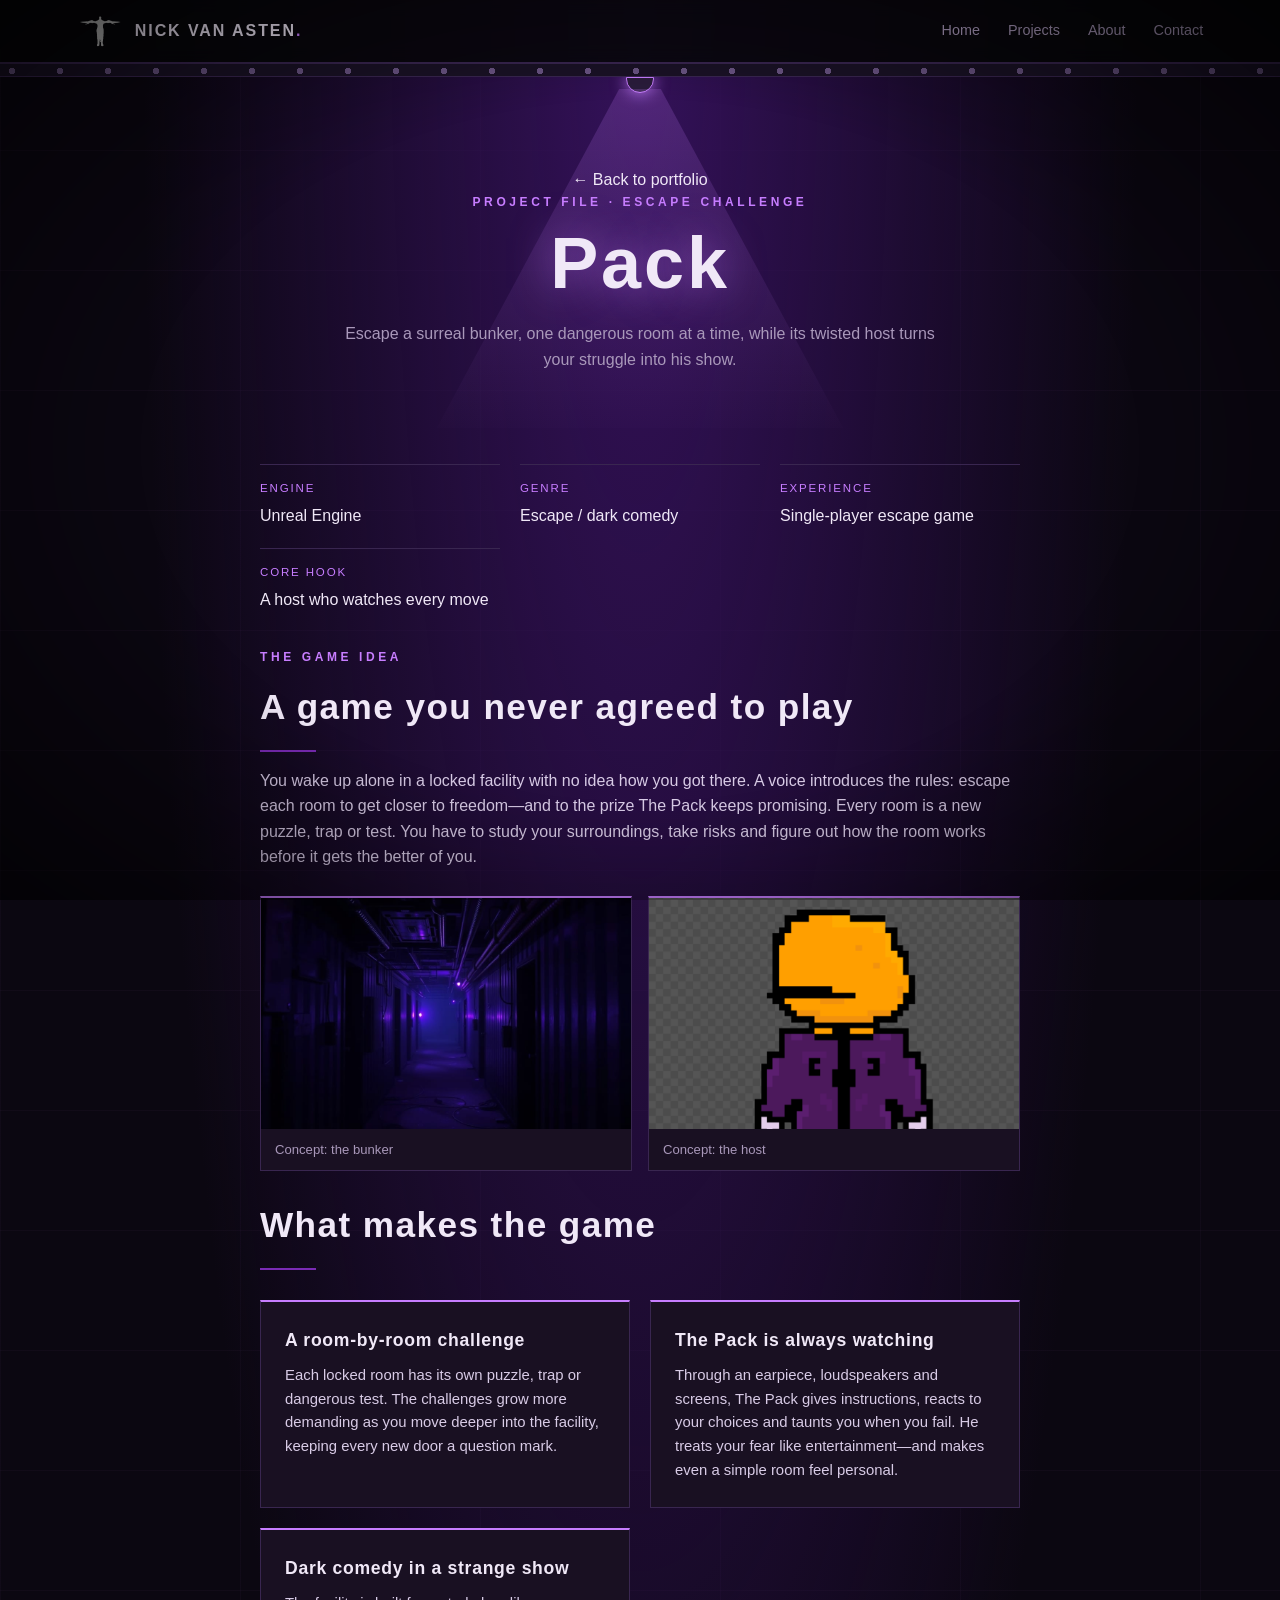
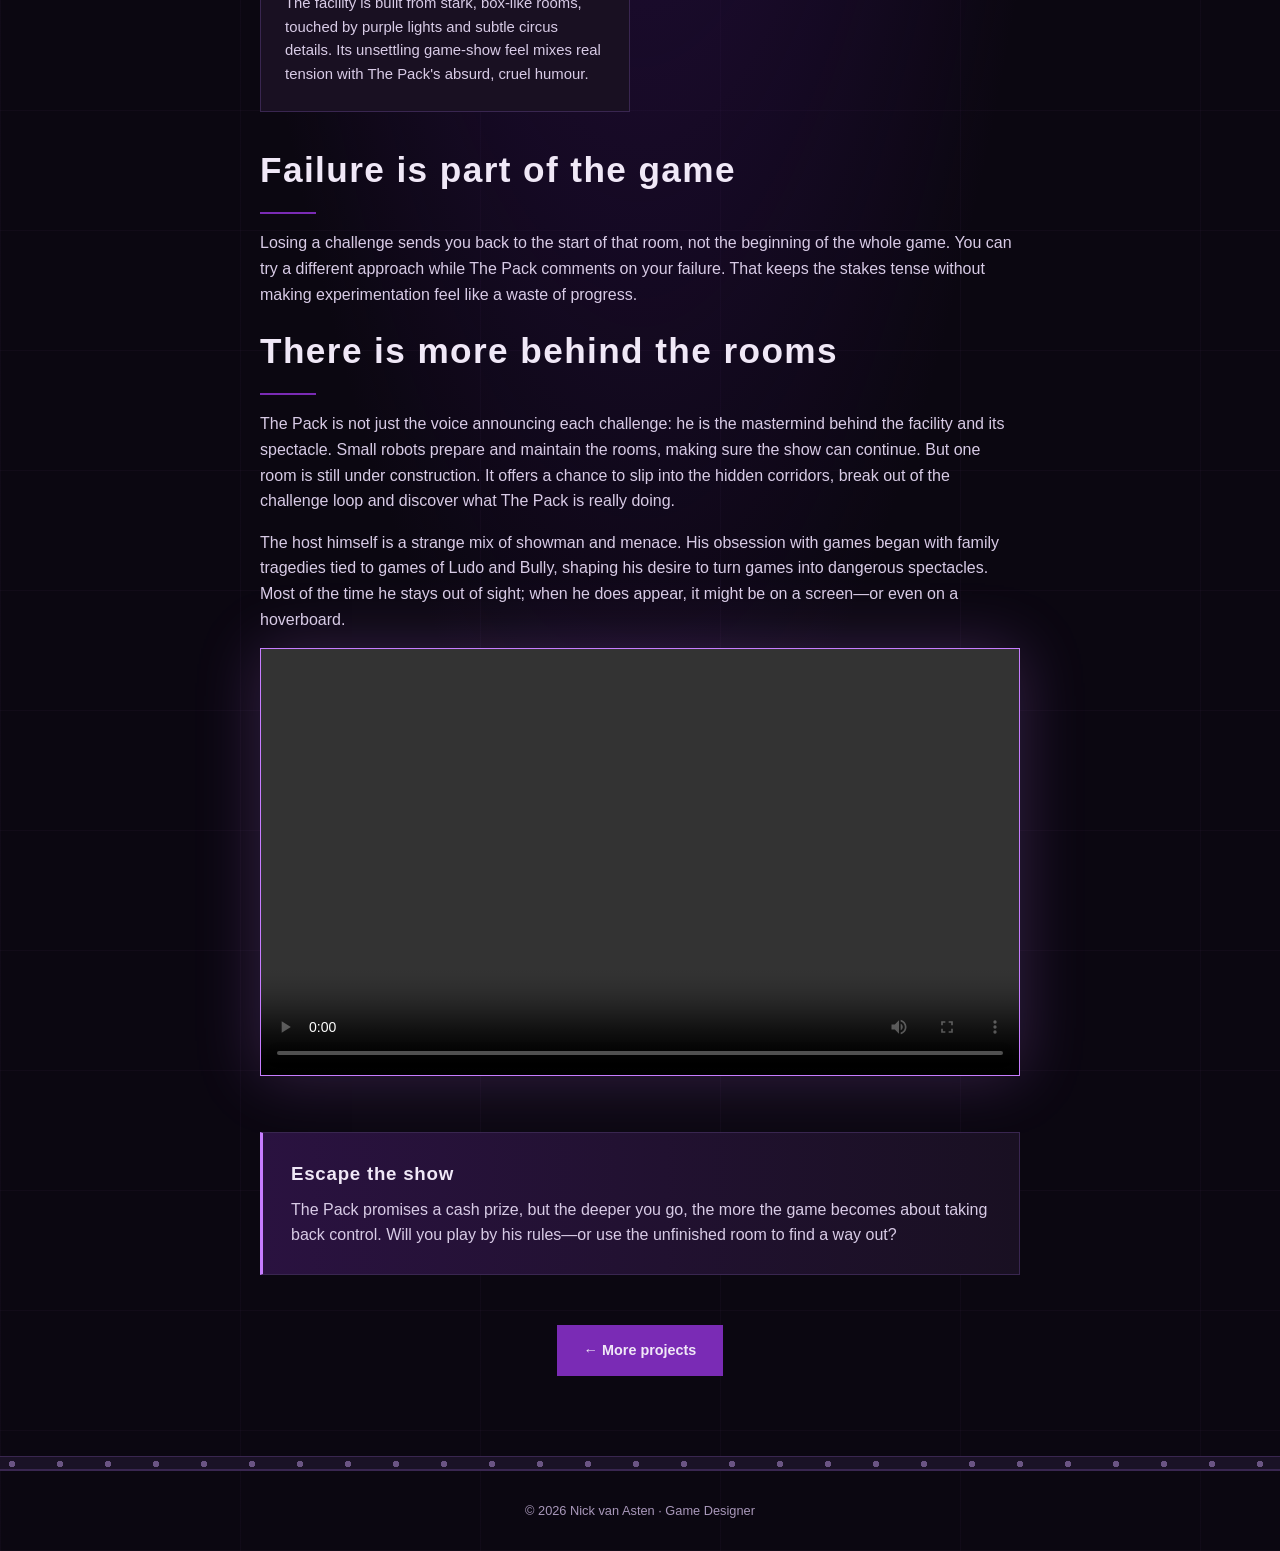
==== commit 2e76f763: "Header Change" ====
--- a/pack.html
+++ b/pack.html
@@ -117,8 +117,7 @@
     <a class="btn primary" href="index.html?insert=1#projects">&larr; More projects</a>
   </div>
   <div class="plate"></div>
-  <footer>&copy; 2026 Nick van Asten &middot; Game Developer</footer>
+  <footer>&copy; 2026 Nick van Asten &middot; Game Designer</footer>
 
-  <!-- AI helped me with the script. -->
 </body>
 </html>
--- a/Portfolio.css
+++ b/Portfolio.css
@@ -1026,6 +1026,13 @@
   text-shadow: 0 0 38px rgba(112, 214, 199, .16);
 }
 
+body.portfolio-page #home .home-intro {
+  max-width: 600px;
+  margin: 18px 0 24px;
+  color: var(--mute);
+  font-size: 1.05rem;
+}
+
 body.portfolio-page #home .btns {
   justify-content: flex-start;
 }
@@ -1065,6 +1072,258 @@
 body.portfolio-page .projects-intro {
   color: var(--mute);
   margin: 0 auto 28px;
+  font-size: 1.05rem;
+}
+
+body.portfolio-page #projects > .wrap {
+  max-width: 1320px;
+}
+
+body.portfolio-page .featured-grid {
+  display: grid;
+  grid-template-columns: repeat(3, minmax(0, 1fr));
+  gap: clamp(20px, 2.4vw, 32px);
+  margin-top: 42px;
+  text-align: left;
+}
+
+body.portfolio-page .featured-project,
+body.portfolio-page .sidequest-card {
+  display: flex;
+  flex-direction: column;
+  min-width: 0;
+  overflow: hidden;
+  color: var(--text);
+  background: linear-gradient(145deg, #172832, var(--card) 72%);
+  border: 1px solid var(--line);
+  box-shadow: 0 16px 42px rgba(0, 0, 0, .22);
+  transition: transform .25s, border-color .25s, box-shadow .25s;
+}
+
+body.portfolio-page .featured-project:hover,
+body.portfolio-page .featured-project:focus-visible,
+body.portfolio-page .sidequest-card:hover,
+body.portfolio-page .sidequest-card:focus-visible {
+  transform: translateY(-5px);
+  border-color: var(--red2);
+  box-shadow: 0 14px 36px rgba(0, 0, 0, .28), 0 0 22px rgba(112, 214, 199, .08);
+}
+
+body.portfolio-page .featured-project:focus-visible,
+body.portfolio-page .sidequest-card:focus-visible {
+  outline: 2px solid var(--red2);
+  outline-offset: 3px;
+}
+
+body.portfolio-page .featured-project > img {
+  display: block;
+  width: 100%;
+  aspect-ratio: 16 / 9;
+  object-fit: cover;
+  background: #080d12;
+  border-bottom: 1px solid var(--line);
+  transition: transform .45s;
+}
+
+body.portfolio-page .featured-project:hover > img {
+  transform: scale(1.035);
+}
+
+body.portfolio-page .featured-project-copy {
+  display: flex;
+  flex: 1;
+  min-height: 390px;
+  flex-direction: column;
+  align-items: flex-start;
+  padding: clamp(22px, 2.3vw, 32px);
+}
+
+body.portfolio-page .project-kicker {
+  color: var(--red2);
+  font-size: .76rem;
+  font-weight: 600;
+  letter-spacing: .13em;
+  line-height: 1.6;
+  text-transform: uppercase;
+}
+
+body.portfolio-page .featured-project h3,
+body.portfolio-page .sidequest-card h3 {
+  margin: 12px 0;
+  font-family: Cinzel, Georgia, serif;
+  font-size: clamp(1.45rem, 2vw, 1.8rem);
+  letter-spacing: .03em;
+  line-height: 1.25;
+}
+
+body.portfolio-page .featured-project p,
+body.portfolio-page .sidequest-card p {
+  margin: 0 0 20px;
+  color: var(--mute);
+  font-size: 1.02rem;
+  line-height: 1.7;
+}
+
+body.portfolio-page .project-contribution {
+  width: 100%;
+  margin: 2px 0 24px;
+  padding: 17px 18px;
+  background: rgba(5, 12, 16, .45);
+  border-left: 3px solid var(--red2);
+}
+
+body.portfolio-page .project-contribution > span {
+  display: block;
+  margin-bottom: 7px;
+  color: var(--red2);
+  font-size: .76rem;
+  font-weight: 700;
+  letter-spacing: .14em;
+  text-transform: uppercase;
+}
+
+body.portfolio-page .featured-project .project-contribution p,
+body.portfolio-page .sidequest-card .project-contribution p {
+  margin: 0;
+  color: #d3dddf;
+  font-size: .96rem;
+  line-height: 1.65;
+}
+
+body.portfolio-page .project-link {
+  display: inline-flex;
+  gap: 8px;
+  align-items: center;
+  margin-top: auto;
+  color: var(--red2);
+  font-size: .94rem;
+  font-weight: 600;
+}
+
+body.portfolio-page .project-link span {
+  transition: transform .2s;
+}
+
+body.portfolio-page .featured-project:hover .project-link span,
+body.portfolio-page .sidequest-card:hover .project-link span {
+  transform: translateX(4px);
+}
+
+body.portfolio-page .sidequests {
+  margin-top: 76px;
+  padding-top: 40px;
+  border-top: 1px solid var(--line);
+}
+
+body.portfolio-page .sidequests > .eyebrow {
+  margin-bottom: 8px;
+}
+
+body.portfolio-page .sidequests h2 {
+  margin-bottom: 24px;
+}
+
+body.portfolio-page .sidequest-grid {
+  display: grid;
+  grid-template-columns: repeat(2, minmax(0, 1fr));
+  gap: 24px;
+  max-width: 1050px;
+  margin: 0 auto;
+  text-align: left;
+}
+
+body.portfolio-page .sidequest-card {
+  display: grid;
+  grid-template-columns: minmax(150px, .85fr) 1.15fr;
+  align-items: stretch;
+}
+
+body.portfolio-page .sidequest-card > img {
+  display: block;
+  width: 100%;
+  height: 100%;
+  min-height: 310px;
+  object-fit: cover;
+  background: #080d12;
+  border-right: 1px solid var(--line);
+}
+
+body.portfolio-page .sidequest-card[href="towerclash.html"] > img {
+  object-fit: contain;
+}
+
+body.portfolio-page .sidequest-card > div {
+  display: flex;
+  flex-direction: column;
+  align-items: flex-start;
+  padding: clamp(20px, 2vw, 28px);
+}
+
+@media (max-width: 1050px) {
+  body.portfolio-page .featured-grid {
+    grid-template-columns: repeat(2, minmax(0, 1fr));
+  }
+}
+
+@media (max-width: 700px) {
+  body.portfolio-page .featured-grid,
+  body.portfolio-page .sidequest-grid {
+    grid-template-columns: 1fr;
+  }
+
+  body.portfolio-page .featured-grid {
+    max-width: 520px;
+    margin-inline: auto;
+  }
+
+  body.portfolio-page .sidequest-grid {
+    max-width: 520px;
+  }
+
+  body.portfolio-page .featured-project-copy {
+    min-height: 0;
+  }
+
+  body.portfolio-page .sidequest-card {
+    grid-template-columns: minmax(140px, .8fr) 1.2fr;
+  }
+
+  body.portfolio-page .sidequest-card > img {
+    min-height: 0;
+    aspect-ratio: 4 / 3;
+  }
+
+  body.portfolio-page .sidequests {
+    margin-top: 56px;
+    padding-top: 32px;
+  }
+}
+
+@media (max-width: 520px) {
+  body.portfolio-page .sidequest-card {
+    display: flex;
+  }
+
+  body.portfolio-page .sidequest-card > img {
+    width: 100%;
+    height: auto;
+    min-height: 0;
+    aspect-ratio: 16 / 10;
+    border-right: 0;
+    border-bottom: 1px solid var(--line);
+  }
+
+  body.portfolio-page .featured-project-copy {
+    padding: 22px;
+  }
+
+  body.portfolio-page .sidequest-card > div {
+    padding: 22px;
+  }
+
+  body.portfolio-page .project-contribution {
+    padding: 15px 16px;
+  }
 }
 
 body.portfolio-page .tv-stage {
@@ -1121,7 +1380,7 @@
 
 body.portfolio-page .rig {
   position: relative;
-  width: min(780px, 92vw);
+  width: min(780px, 100%);
   margin: 0 auto;
   padding-bottom: 120px;
   perspective: 900px;
@@ -1379,6 +1638,26 @@
   display: block;
 }
 
+body.portfolio-page .mframe img {
+  transition: opacity .2s ease;
+}
+
+body.portfolio-page .mframe img.is-loading {
+  opacity: 0;
+}
+
+body.portfolio-page .mframe .media-status {
+  position: absolute;
+  inset: 0;
+  z-index: 2;
+  display: grid;
+  place-items: center;
+  padding: 16px;
+  color: var(--mute);
+  font-size: .8rem;
+  text-align: center;
+}
+
 body.portfolio-page .mframe .ph {
   position: absolute;
   inset: 0;
@@ -1417,7 +1696,7 @@
   line-height: 1.4;
 }
 
-body.portfolio-page .project-contribution span:first-child {
+body.portfolio-page .mdet .project-contribution span:first-child {
   display: block;
   margin-bottom: 2px;
   color: var(--tv-accent);
@@ -2189,7 +2468,7 @@
 
 body.vr-page .gallery img {
   aspect-ratio: 16 / 10;
-  background: #05080a;
+  background: #0c0b09;
   object-fit: contain;
 }
 
@@ -2273,7 +2552,7 @@
 }
 
 body.vr-page .result {
-  background: linear-gradient(90deg, #0f2a2a, var(--card));
+  background: linear-gradient(90deg, #21190f, var(--card));
 }
 
 body.tower-page .result h3,
@@ -2381,17 +2660,17 @@
 }
 
 body.vr-page {
-  --bg: #070b0d;
-  --bg2: #0c1316;
-  --card: #0f171b;
-  --line: #22353b;
-  --text: #e4eeee;
-  --mute: #8fa6a8;
-  --red: #1f7f75;
-  --red2: #6fe0d0;
+  --bg: #090807;
+  --bg2: #11100e;
+  --card: #191714;
+  --line: #393329;
+  --text: #e8e0d1;
+  --mute: #a69a84;
+  --red: #806334;
+  --red2: #c6a15b;
   background-image:
-    radial-gradient(ellipse at 50% 0, #0f2a2c 0, transparent 55%),
-    radial-gradient(ellipse at 15% 90%, rgba(111, 224, 208, .06), transparent 50%);
+    radial-gradient(ellipse at 50% 0, rgba(117, 83, 37, .18) 0, transparent 55%),
+    radial-gradient(ellipse at 15% 90%, rgba(105, 78, 42, .07), transparent 50%);
 }
 
 body.vr-page .project-hero,
@@ -2403,15 +2682,7 @@
 }
 
 body.vr-page .project-hero h1 {
-  text-shadow: 0 0 36px rgba(111, 224, 208, .45);
-  animation: ghost 8s infinite;
-}
-
-@keyframes ghost {
-  0%, 90%, 100% { opacity: 1; filter: none; }
-  92% { opacity: .35; }
-  94% { opacity: 1; filter: blur(1px); }
-  96% { opacity: .6; }
+  text-shadow: 0 0 30px rgba(198, 161, 91, .2);
 }
 
 body.vr-page .project-hero .eyebrow {
@@ -2419,7 +2690,7 @@
 }
 
 body.vr-page .project-copy p {
-  color: #c3d3d3;
+  color: #d0c6b3;
 }
 
 body.vr-page .project-copy h2 {
@@ -2434,7 +2705,7 @@
   width: min(420px, 100%);
   aspect-ratio: 9 / 16;
   border-color: var(--red);
-  box-shadow: 0 0 60px rgba(111, 224, 208, .14);
+  box-shadow: 0 0 60px rgba(198, 161, 91, .1);
 }
 
 .fog {
@@ -2445,21 +2716,21 @@
   overflow: hidden;
 }
 
-.fog i {
+body.vr-page .fog i {
   position: absolute;
   width: 60vw;
   height: 40vh;
   border-radius: 50%;
-  background: radial-gradient(ellipse, rgba(111, 224, 208, .07), transparent 70%);
+  background: radial-gradient(ellipse, rgba(117, 83, 37, .045), transparent 70%);
   animation: fog 24s ease-in-out infinite alternate;
 }
 
-.fog i:nth-child(1) {
+body.vr-page .fog i:nth-child(1) {
   top: 10%;
   left: -20vw;
 }
 
-.fog i:nth-child(2) {
+body.vr-page .fog i:nth-child(2) {
   top: 55%;
   right: -25vw;
   animation-duration: 31s;
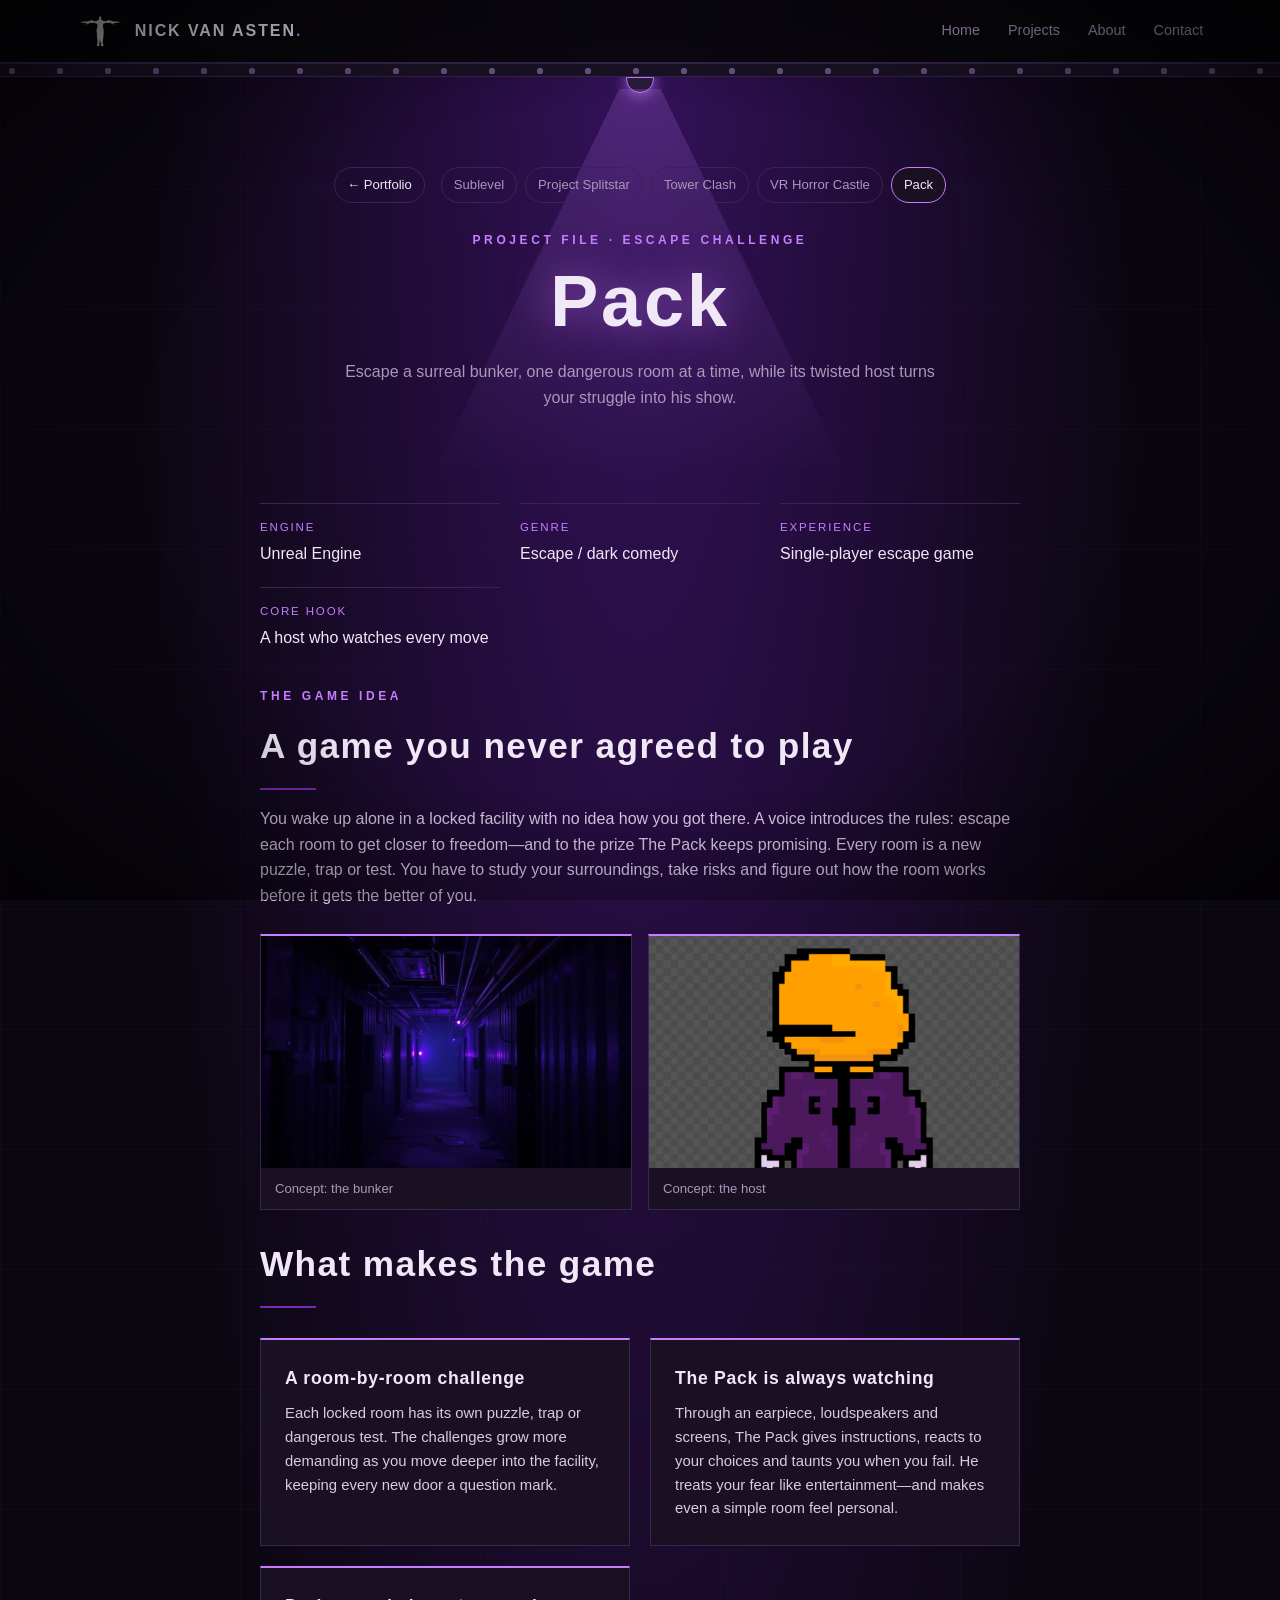
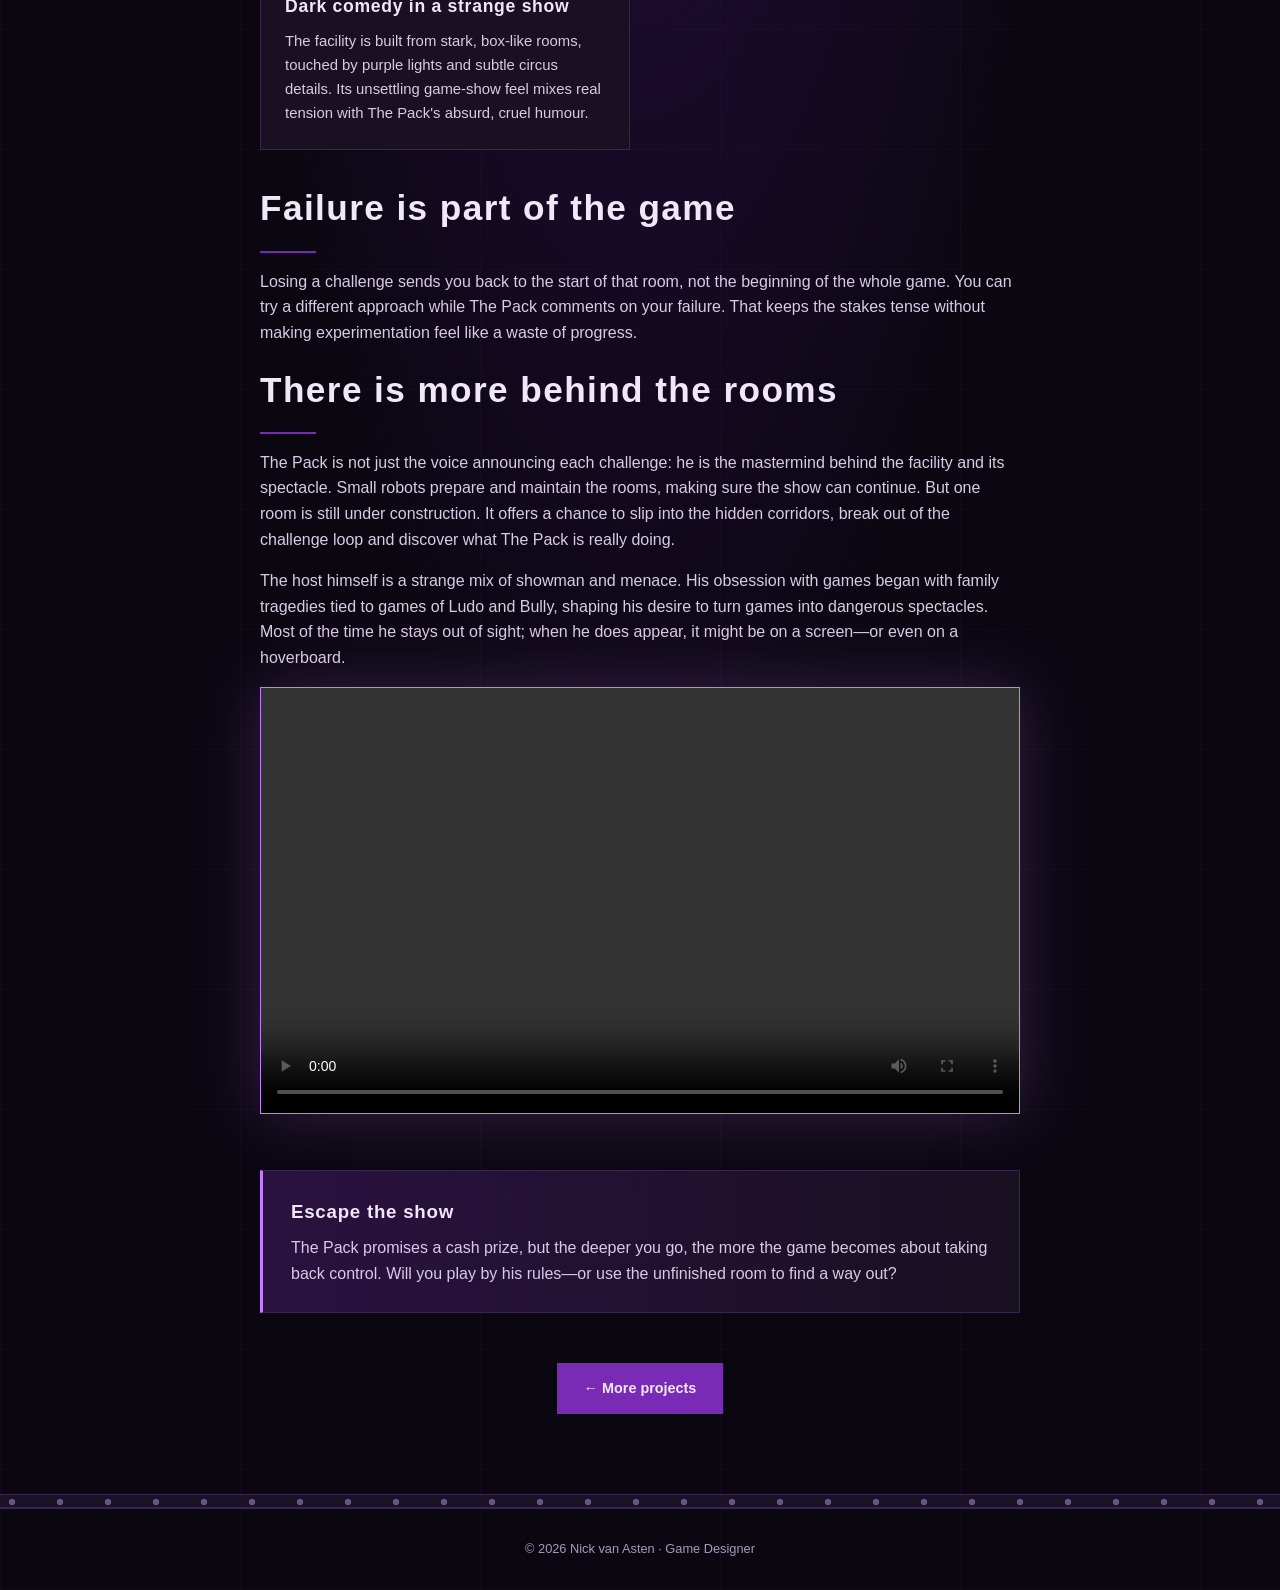
==== commit cf559fd1: "Changes" ====
--- a/pack.html
+++ b/pack.html
@@ -26,7 +26,14 @@
   <header class="project-hero">
     <div class="lamp" aria-hidden="true"></div>
     <div class="wrap">
-      <a class="back" href="index.html?insert=1#projects">&larr; Back to portfolio</a>
+      <div class="project-page-nav" role="navigation" aria-label="Project navigation">
+        <a class="back" href="index.html?insert=1#projects">&larr; Portfolio</a>
+        <a href="sublevel.html">Sublevel</a>
+        <a href="projectsplitstar.html">Project Splitstar</a>
+        <a href="towerclash.html">Tower Clash</a>
+        <a href="YouAreHaunted.html">VR Horror Castle</a>
+        <span aria-current="page">Pack</span>
+      </div>
       <div class="eyebrow">Project file &middot; Escape challenge</div>
       <h1>Pack</h1>
       <p>
@@ -119,5 +126,6 @@
   <div class="plate"></div>
   <footer>&copy; 2026 Nick van Asten &middot; Game Designer</footer>
 
+  <script src="ProjectImageLightbox.js"></script>
 </body>
 </html>
--- a/Portfolio.css
+++ b/Portfolio.css
@@ -570,6 +570,48 @@
   color: var(--mute);
 }
 
+.project-page-nav {
+  display: flex;
+  justify-content: center;
+  align-items: center;
+  flex-wrap: wrap;
+  gap: 8px;
+  margin: 0 auto 28px;
+}
+
+.project-page-nav a,
+.project-page-nav span {
+  display: inline-flex;
+  align-items: center;
+  min-height: 36px;
+  padding: 6px 12px;
+  border: 1px solid var(--line);
+  border-radius: 999px;
+  color: var(--mute);
+  font-size: .82rem;
+  line-height: 1.3;
+  transition: color .2s, border-color .2s, background-color .2s;
+}
+
+.project-page-nav a:hover,
+.project-page-nav a:focus-visible {
+  color: var(--text);
+  border-color: var(--red2);
+  background: var(--card);
+}
+
+.project-page-nav span[aria-current="page"] {
+  color: var(--text);
+  border-color: var(--red2);
+  background: var(--card);
+}
+
+.project-page-nav .back {
+  display: inline-flex;
+  margin: 0 8px 0 0;
+  color: var(--text);
+}
+
 .project-media {
   width: min(900px, 100%);
   margin: 0 auto 56px;
@@ -789,13 +831,7 @@
   border: 1px solid var(--line);
   border-top: 2px solid var(--red);
   padding: 24px;
-  transition: .25s;
   overflow: hidden;
-}
-
-body.sublevel-page .c-card:hover {
-  border-color: var(--red2);
-  box-shadow: 0 0 22px rgba(163, 18, 27, .25);
 }
 
 body.sublevel-page .c-card .num {
@@ -2149,15 +2185,9 @@
   border: 1px solid var(--line);
   border-left: 3px solid var(--cyan);
   padding: 24px;
-  transition: border-color .25s, box-shadow .25s;
 }
 body.splitstar-page .c-card:nth-child(even) {
   border-left-color: var(--coral);
-}
-
-body.splitstar-page .c-card:hover {
-  border-color: var(--cyan);
-  box-shadow: 0 0 22px rgba(79, 227, 255, .15);
 }
 
 body.splitstar-page .c-card h3 {
@@ -2800,6 +2830,76 @@
   animation: goatchew .16s ease-in-out infinite alternate;
 }
 
+body:not(.portfolio-page) img:not(.brand-logo) {
+  cursor: zoom-in;
+}
+
+body:not(.portfolio-page) img:not(.brand-logo):focus-visible {
+  outline: 3px solid var(--red2);
+  outline-offset: 4px;
+}
+
+dialog.image-lightbox {
+  position: fixed;
+  inset: 0;
+  width: min(94vw, 1400px);
+  max-width: none;
+  max-height: 94vh;
+  margin: auto;
+  padding: 3.5rem 1rem 1rem;
+  overflow: visible;
+  color: var(--text);
+  background: rgba(7, 7, 10, .97);
+  border: 1px solid var(--line);
+  border-radius: 12px;
+  box-shadow: 0 20px 80px rgba(0, 0, 0, .7);
+}
+
+dialog.image-lightbox::backdrop {
+  background: rgba(0, 0, 0, .82);
+  backdrop-filter: blur(5px);
+}
+
+.image-lightbox img {
+  display: block;
+  width: auto;
+  height: auto;
+  max-width: 100%;
+  max-height: calc(94vh - 5rem);
+  margin: 0 auto;
+  object-fit: contain;
+}
+
+.image-lightbox-close {
+  position: absolute;
+  top: .5rem;
+  right: .75rem;
+  display: grid;
+  width: 2.5rem;
+  height: 2.5rem;
+  place-items: center;
+  color: var(--text);
+  background: var(--card);
+  border: 1px solid var(--line);
+  border-radius: 50%;
+  font-size: 1.5rem;
+  cursor: pointer;
+}
+
+.image-lightbox-close:hover,
+.image-lightbox-close:focus-visible {
+  color: white;
+  background: var(--red);
+}
+
+.project-page-nav .back,
+body.sublevel-page .project-page-nav .back,
+body.splitstar-page .project-page-nav .back {
+  display: inline-flex;
+  margin: 0 8px 0 0;
+  color: var(--text);
+}
+
 @keyframes goateat {
   to { clip-path: inset(0 0 0 0); }
 }
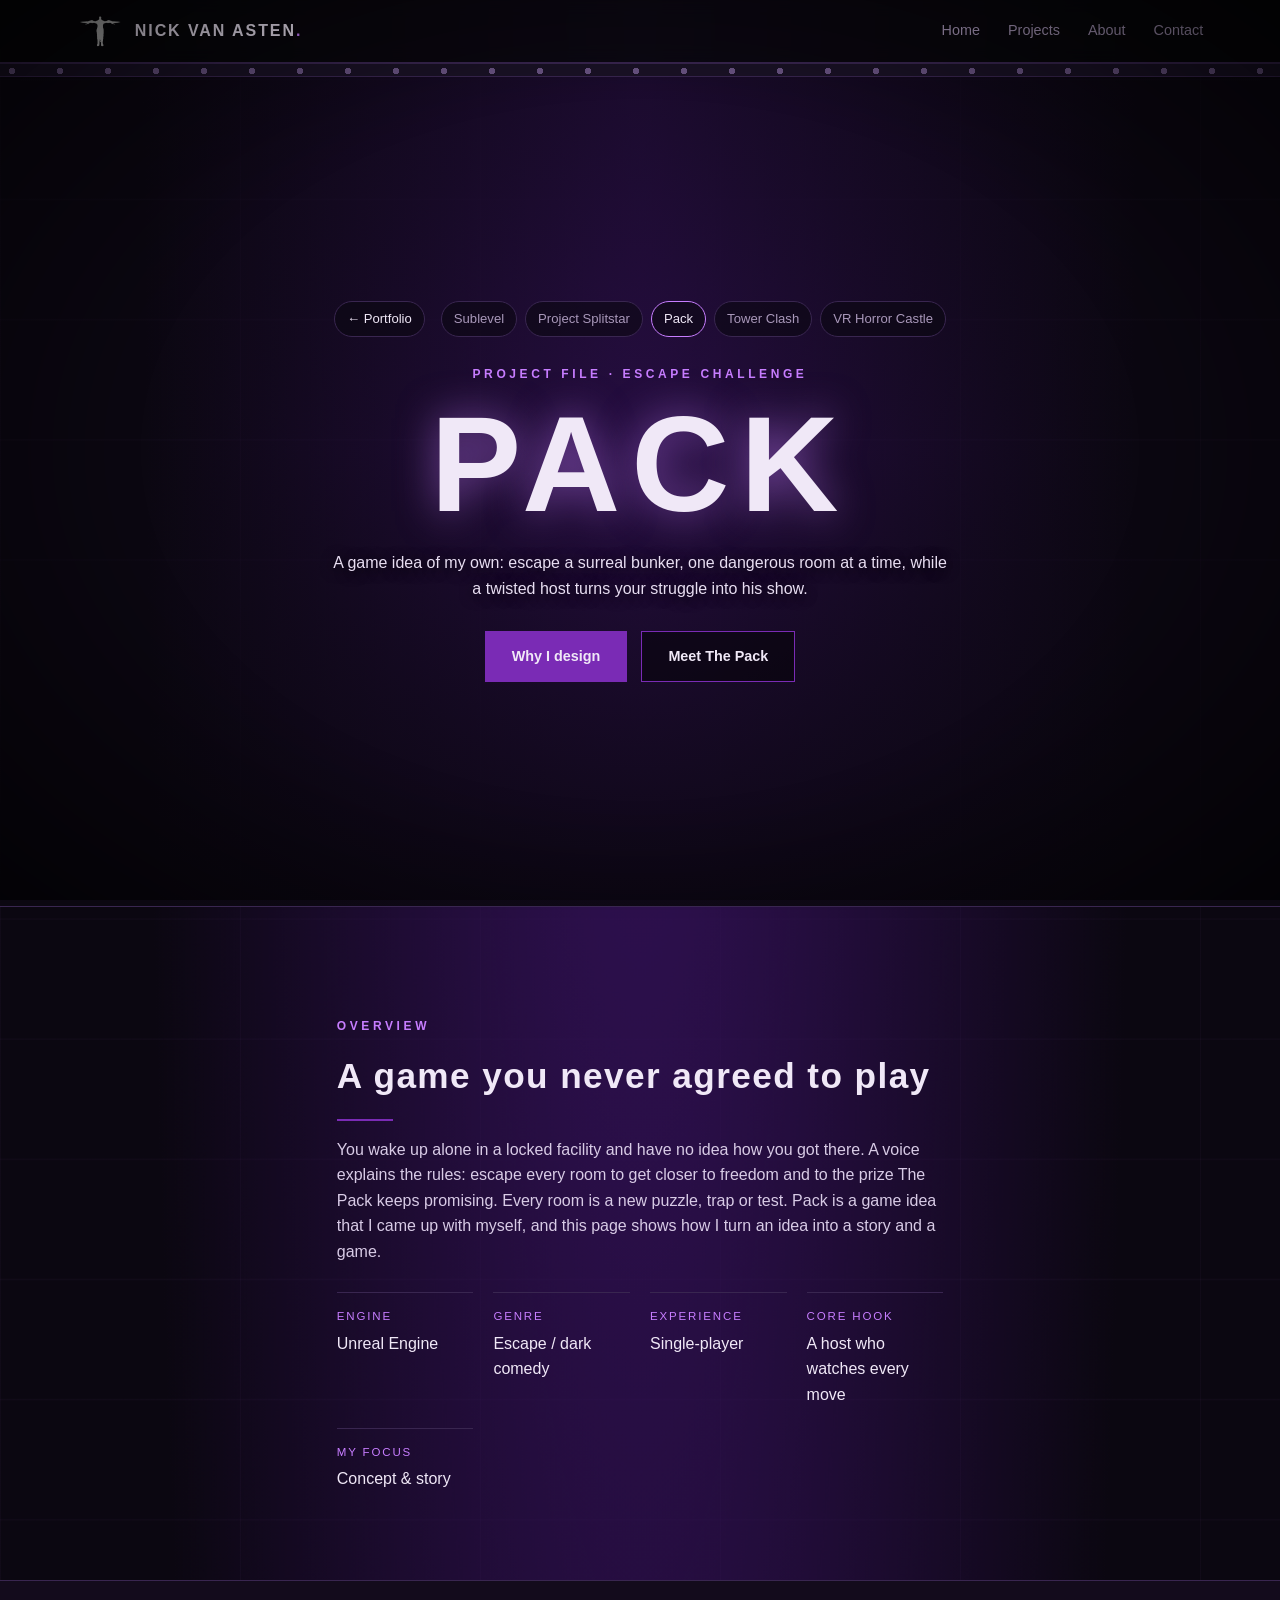
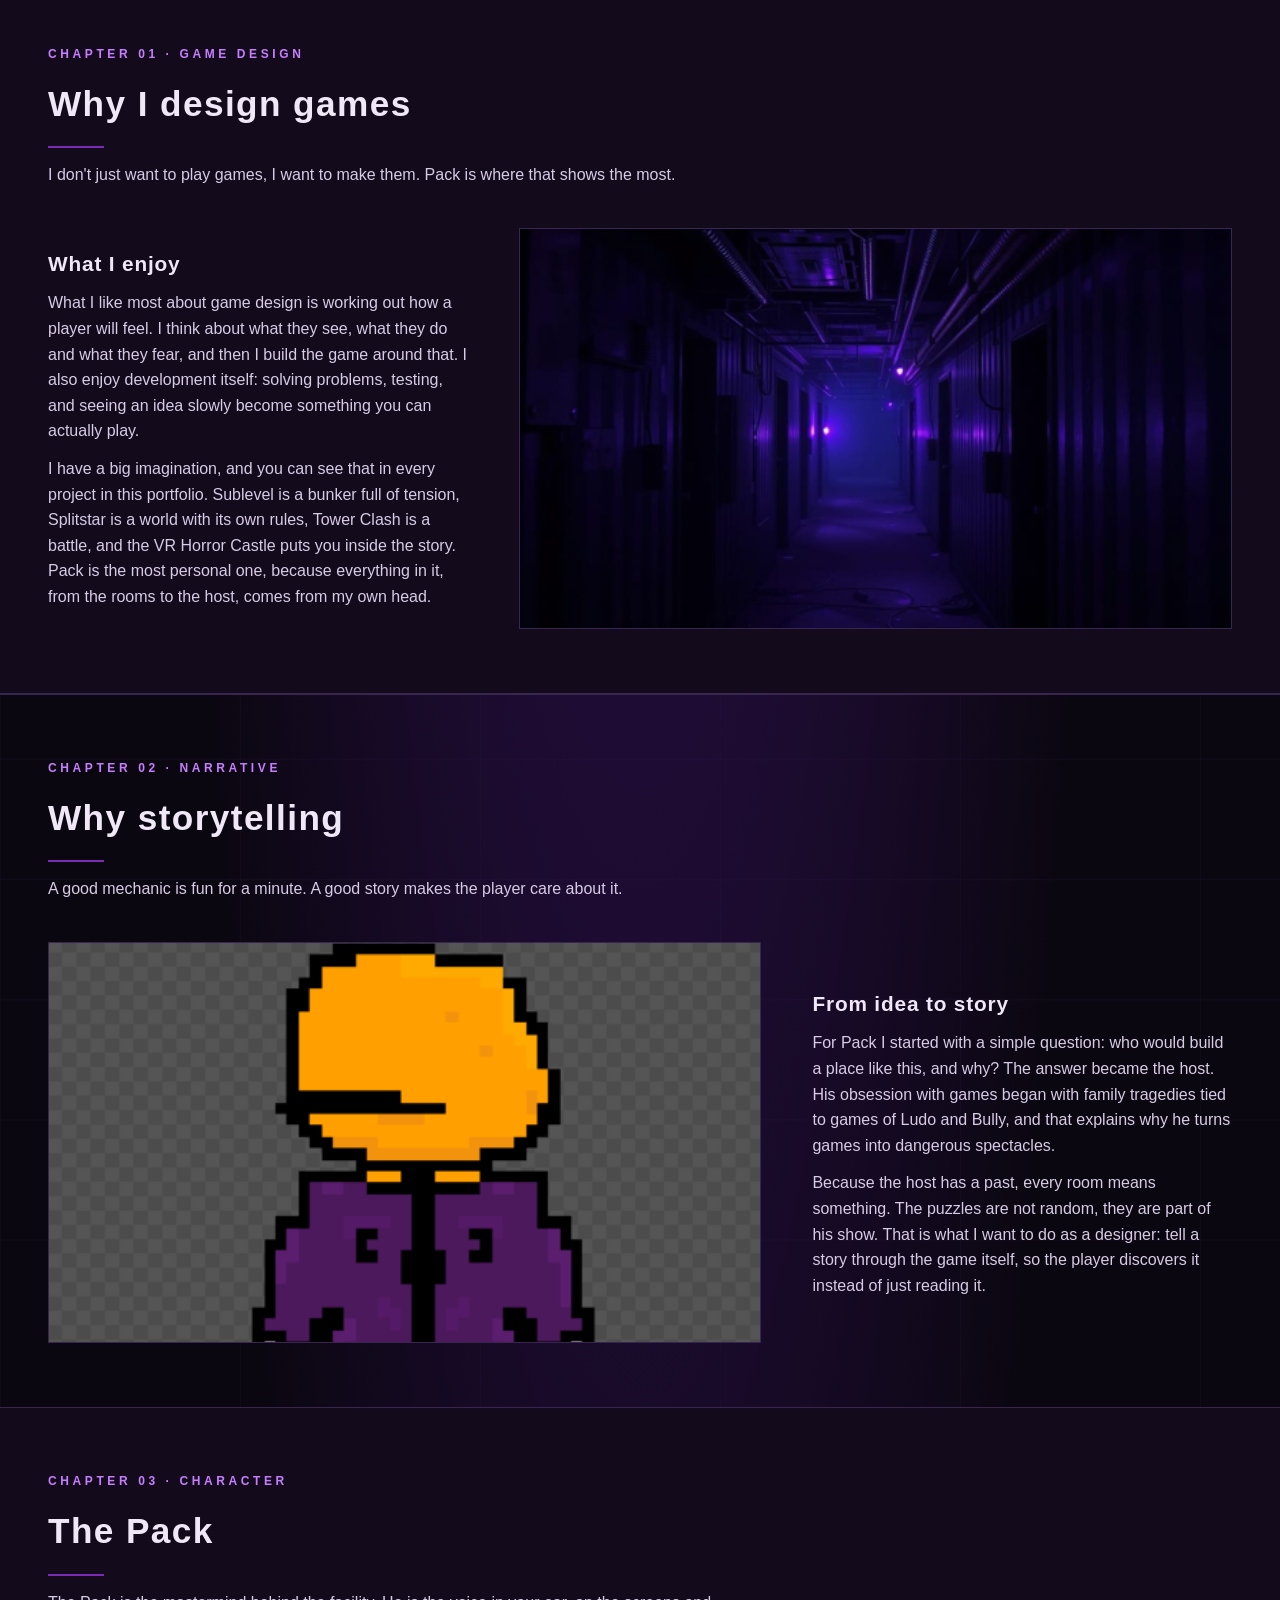
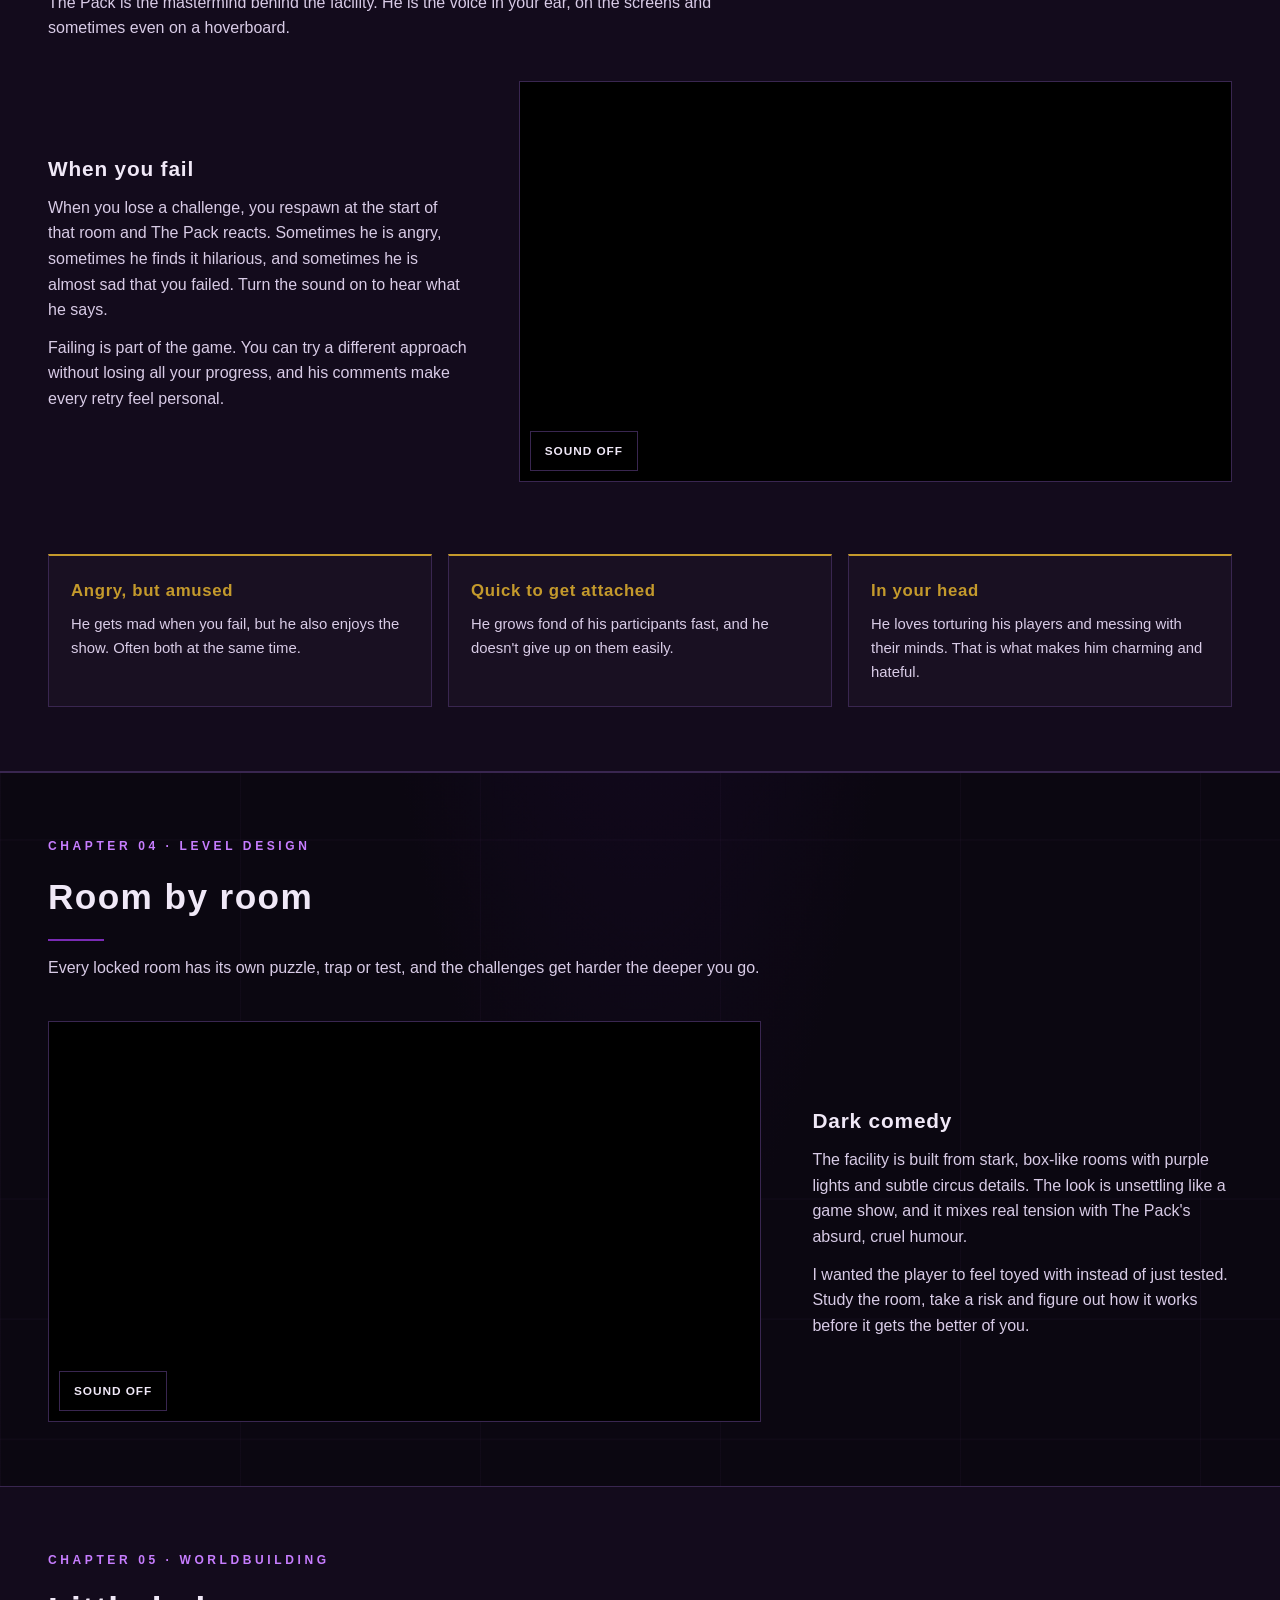
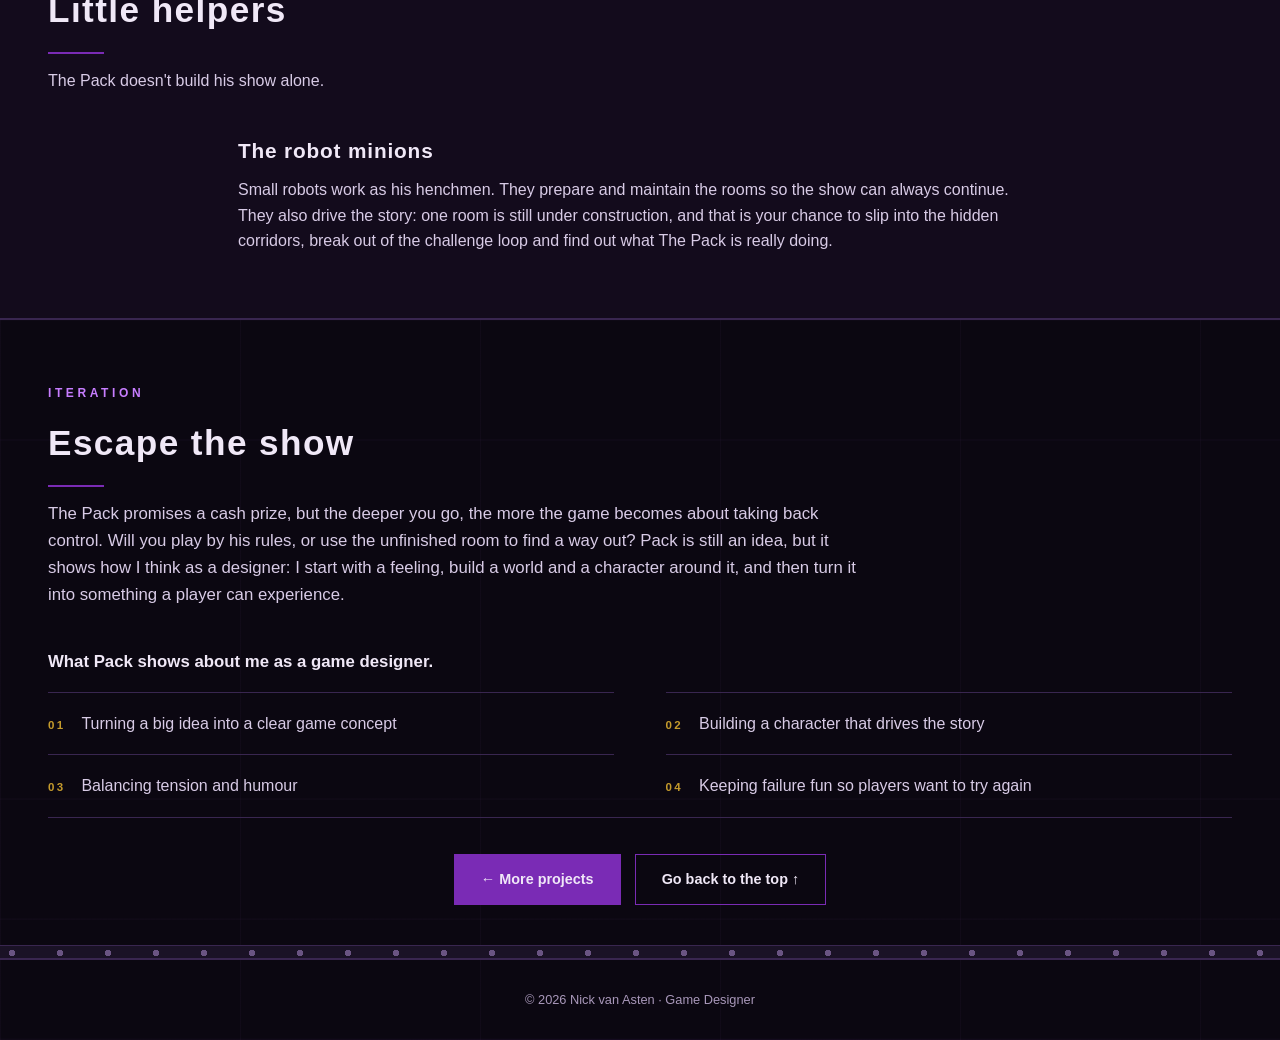
==== commit c3c88472: "Chenges" ====
--- a/pack.html
+++ b/pack.html
@@ -4,11 +4,94 @@
   <meta charset="utf-8">
   <meta name="viewport" content="width=device-width, initial-scale=1, viewport-fit=cover">
   <title>the pack | nick van asten</title>
-  <meta name="description" content="Enter The Pack: a darkly comic escape game where every locked room is a new challenge and a cruel host turns survival into a show.">
+  <meta name="description" content="Pack: a darkly comic escape game idea by Nick van Asten, where every locked room is a new challenge and a cruel host turns survival into a show.">
   <link rel="icon" type="image/png" href="Images/WebsiteLogo.png">
   <link rel="stylesheet" href="Portfolio.css">
+  <style>
+    /* ===== Pack: layout zoals Sublevel (voeg later samen met Portfolio.css) ===== */
+    body.pack-page { display: flex; flex-direction: column; min-height: 100vh; min-height: 100svh; }
+    body.pack-page > * { width: 100%; }
+    body.pack-page > footer { margin-top: auto; }
+    body.pack-page { --gold: #c49a2c; --soft: #d8cbe6; }
+
+    /* Hero met video als achtergrond */
+    body.pack-page .sl-hero { position: relative; display: grid; place-items: center; min-height: clamp(460px, calc(100svh - 70px), 860px); padding: 40px 6vw; overflow: hidden; isolation: isolate; border-bottom: 1px solid var(--line); }
+    body.pack-page .sl-hero-video { position: absolute; inset: 0; z-index: -2; width: 100%; height: 100%; object-fit: cover; }
+    body.pack-page .sl-hero::before { content: ""; position: absolute; inset: 0; z-index: -1; background: linear-gradient(180deg, rgba(11, 7, 17, .6), rgba(11, 7, 17, .3) 45%, rgba(11, 7, 17, .92)); }
+    body.pack-page .sl-hero h1 { font-size: clamp(3.2rem, 13vw, 8.5rem); line-height: 1; text-transform: uppercase; letter-spacing: .08em; }
+    body.pack-page .sl-hero p { color: #e8def2; text-shadow: 0 2px 14px #000; }
+    body.pack-page .sl-hero-btns { margin-top: 30px; }
+    body.pack-page .sl-hero .btn:not(.primary) { background: rgba(0, 0, 0, .45); }
+    body.pack-page .sl-hero .project-page-nav a, body.pack-page .sl-hero .project-page-nav span { background: rgba(11, 7, 17, .6); }
+
+    /* Overview */
+    body.pack-page .overview { max-width: 760px; margin: clamp(56px, 9vw, 110px) auto clamp(56px, 7vw, 88px); padding: 0 6vw; text-align: left; }
+    body.pack-page .overview .project-details { margin: 28px 0 0; grid-template-columns: repeat(auto-fit, minmax(130px, 1fr)); }
+    body.pack-page .overview p { color: var(--soft); }
+    body.pack-page .eyebrow { color: var(--red2); }
+
+    /* Chapters */
+    body.pack-page .chapter { width: 100%; padding: 64px 0; border-top: 1px solid var(--line); }
+    body.pack-page .chapter.alt { background: var(--bg2); border-bottom: 1px solid var(--line); }
+    body.pack-page .chapter-head, body.pack-page .entry { max-width: 1400px; margin: 0 auto; padding: 0 clamp(20px, 4vw, 48px); }
+    body.pack-page .chapter-head { margin-bottom: 40px; }
+    body.pack-page .chapter-head p { max-width: 720px; margin: 14px 0 0; color: var(--soft); }
+    body.pack-page .entry { display: grid; grid-template-columns: minmax(0, 1.7fr) minmax(0, 1fr); gap: clamp(24px, 4vw, 56px); align-items: center; margin-bottom: clamp(40px, 6vw, 72px); }
+    body.pack-page .entry:last-child { margin-bottom: 0; }
+    body.pack-page .entry-text h3 { font-size: 1.3rem; margin-bottom: 10px; }
+    body.pack-page .entry-text p { margin: 0 0 12px; color: var(--soft); }
+    body.pack-page .entry-text p:last-child { margin-bottom: 0; }
+    body.pack-page .entry.solo { grid-template-columns: minmax(0, 1fr); max-width: 900px; }
+    body.pack-page .chapter.alt .entry:not(.solo) { grid-template-columns: minmax(0, 1fr) minmax(0, 1.7fr); }
+    body.pack-page .chapter.alt .entry:not(.solo) .clip { order: 2; }
+
+    body.pack-page .clip { position: relative; aspect-ratio: 16 / 9; margin: 0; background: #000; border: 1px solid var(--line); overflow: hidden; }
+    body.pack-page .clip video, body.pack-page .clip > img { display: block; width: 100%; height: 100%; object-fit: cover; }
+    body.pack-page .sound-toggle { position: absolute; left: 10px; bottom: 10px; z-index: 3; min-height: 40px; padding: 8px 14px; background: rgba(0, 0, 0, .75); color: var(--text); border: 1px solid var(--line); font: 600 .74rem Arial, sans-serif; letter-spacing: .08em; text-transform: uppercase; cursor: pointer; transition: .2s; }
+    body.pack-page .sound-toggle:hover, body.pack-page .sound-toggle:focus-visible { border-color: var(--red2); outline: 0; }
+    body.pack-page .sound-toggle[aria-pressed="true"] { background: var(--red); border-color: var(--red2); }
+
+    /* Kaarten (host-eigenschappen) */
+    body.pack-page .traits { display: grid; grid-template-columns: repeat(auto-fit, minmax(min(100%, 260px), 1fr)); gap: 16px; max-width: 1400px; margin: 0 auto; padding: 0 clamp(20px, 4vw, 48px); }
+    body.pack-page .trait { padding: 22px; background: var(--card); border: 1px solid var(--line); border-top: 2px solid var(--gold); }
+    body.pack-page .trait h3 { color: var(--gold); font-size: 1.05rem; margin-bottom: 8px; }
+    body.pack-page .trait p { margin: 0; color: var(--soft); font-size: .93rem; }
+
+    /* Zijnavigatie */
+    body.pack-page nav.side-nav { position: fixed; top: 50%; left: 8px; right: auto; bottom: auto; z-index: 100; display: flex; flex-direction: column; align-items: center; justify-content: center; gap: 8px; width: 42px; height: auto; margin: 0; padding: 0; background: transparent; border: 0; box-shadow: none; opacity: 0; pointer-events: none; transform: translate(-8px, -50%); transition: opacity .25s ease, transform .25s ease; }
+    body.pack-page nav.side-nav.show { opacity: 1; pointer-events: auto; transform: translate(0, -50%); }
+    body.pack-page nav.side-nav a { position: relative; display: grid; flex: 0 0 36px; place-items: center; width: 36px; height: 36px; margin: 0; padding: 0; border: 1px solid transparent; color: var(--mute); font-size: .72rem; font-weight: 700; letter-spacing: .08em; transition: color .2s, border-color .2s; }
+    body.pack-page nav.side-nav a:hover, body.pack-page nav.side-nav a:focus-visible, body.pack-page nav.side-nav a.active { color: var(--red2); border-color: var(--red2); outline: 0; }
+    body.pack-page nav.side-nav a span { position: absolute; top: 50%; left: calc(100% + 10px); width: max-content; max-width: 220px; padding: 5px 9px; background: var(--bg2); border: 1px solid var(--line); color: var(--text); font-size: .72rem; font-weight: 600; letter-spacing: .08em; text-transform: uppercase; white-space: nowrap; opacity: 0; pointer-events: none; transform: translateY(-50%); transition: opacity .2s ease; }
+    body.pack-page nav.side-nav a:hover span, body.pack-page nav.side-nav a:focus-visible span { opacity: 1; }
+
+    /* Iteration */
+    body.pack-page .chapter.iteration { padding: 64px 0 40px; }
+    body.pack-page .iteration .chapter-head p.lead { max-width: 820px; font-size: 1.05rem; }
+    body.pack-page .wrapup { max-width: 1400px; margin: 0 auto; padding: 0 clamp(20px, 4vw, 48px); }
+    body.pack-page .learned-intro { margin: 0; color: var(--text); font-size: 1.05rem; font-weight: 600; }
+    body.pack-page .learned-list { list-style: none; margin: 16px 0 0; padding: 0; counter-reset: learned; display: grid; grid-template-columns: repeat(2, minmax(0, 1fr)); column-gap: clamp(24px, 4vw, 56px); border-bottom: 1px solid var(--line); }
+    body.pack-page .learned-list li { counter-increment: learned; display: flex; gap: 16px; align-items: baseline; padding: 18px 0; border-top: 1px solid var(--line); color: var(--soft); }
+    body.pack-page .learned-list li::before { content: counter(learned, decimal-leading-zero); flex: 0 0 auto; color: var(--gold); font: 600 .72rem Arial, sans-serif; letter-spacing: .2em; }
+    body.pack-page .end { display: flex; flex-wrap: wrap; justify-content: center; gap: 14px; padding: 36px 0 0; }
+    body.pack-page .end .btn { margin: 0; }
+
+    @media (max-width: 900px) {
+      body.pack-page .chapter { padding: 48px 0; }
+      body.pack-page .entry, body.pack-page .chapter.alt .entry:not(.solo) { grid-template-columns: 1fr; gap: 18px; align-items: start; }
+      body.pack-page .chapter.alt .entry:not(.solo) .clip { order: 0; }
+      body.pack-page nav.side-nav { top: auto; bottom: calc(10px + env(safe-area-inset-bottom, 0px)); left: 50%; flex-direction: row; width: auto; transform: translate(-50%, 12px); }
+      body.pack-page nav.side-nav.show { transform: translate(-50%, 0); }
+      body.pack-page nav.side-nav a span { display: none; }
+    }
+    @media (max-width: 700px) {
+      body.pack-page .sl-hero { padding: 28px 20px; }
+      body.pack-page .sl-hero-btns .btn { flex: 1 1 100%; max-width: 280px; text-align: center; }
+      body.pack-page .learned-list { grid-template-columns: 1fr; }
+    }
+  </style>
 </head>
-<body class="pack-page">
+<body class="pack-page" id="top">
   <nav>
     <a class="brand" href="index.html" aria-label="Nick van Asten - home">
       <img class="brand-logo" src="Images/WebsiteLogo.png" alt="">
@@ -23,109 +106,226 @@
   </nav>
   <div class="plate"></div>
 
-  <header class="project-hero">
-    <div class="lamp" aria-hidden="true"></div>
+  <header class="project-hero sl-hero">
+    <video class="sl-hero-video" autoplay muted loop playsinline preload="auto" aria-hidden="true">
+      <source src="Video/PackvideoComp.mp4" type="video/mp4">
+    </video>
     <div class="wrap">
       <div class="project-page-nav" role="navigation" aria-label="Project navigation">
         <a class="back" href="index.html?insert=1#projects">&larr; Portfolio</a>
         <a href="sublevel.html">Sublevel</a>
         <a href="projectsplitstar.html">Project Splitstar</a>
+        <span aria-current="page">Pack</span>
         <a href="towerclash.html">Tower Clash</a>
         <a href="YouAreHaunted.html">VR Horror Castle</a>
-        <span aria-current="page">Pack</span>
       </div>
       <div class="eyebrow">Project file &middot; Escape challenge</div>
       <h1>Pack</h1>
-      <p>
-        Escape a surreal bunker, one dangerous room at a time, while its twisted host turns your struggle into his
-        show.
+      <p>A game idea of my own: escape a surreal bunker, one dangerous room at a time, while a twisted host turns your struggle into his show.</p>
+      <div class="btns sl-hero-btns">
+        <a class="btn primary" href="#why">Why I design</a>
+        <a class="btn" href="#host">Meet The Pack</a>
+      </div>
+    </div>
+  </header>
+
+  <section class="overview" id="overview" aria-labelledby="overview-title">
+    <div class="eyebrow">Overview</div>
+    <h2 id="overview-title">A game you never agreed to play</h2>
+    <p class="lead">
+      You wake up alone in a locked facility and have no idea how you got there. A voice explains the rules:
+      escape every room to get closer to freedom and to the prize The Pack keeps promising. Every room is a new
+      puzzle, trap or test. Pack is a game idea that I came up with myself, and this page shows how I turn an idea
+      into a story and a game.
+    </p>
+    <dl class="project-details">
+      <div><dt>Engine</dt><dd>Unreal Engine</dd></div>
+      <div><dt>Genre</dt><dd>Escape / dark comedy</dd></div>
+      <div><dt>Experience</dt><dd>Single-player</dd></div>
+      <div><dt>Core hook</dt><dd>A host who watches every move</dd></div>
+      <div><dt>My focus</dt><dd>Concept &amp; story</dd></div>
+    </dl>
+  </section>
+
+  <nav class="side-nav" id="side-nav" aria-label="Chapter navigation"><a href="#top" aria-label="Back to top">&uarr;<span>Top</span></a><a href="#why" data-target="why" aria-label="Why I design">01<span>Why I design</span></a><a href="#story" data-target="story" aria-label="Storytelling">02<span>Storytelling</span></a><a href="#host" data-target="host" aria-label="The host">03<span>The host</span></a><a href="#rooms" data-target="rooms" aria-label="Rooms">04<span>Rooms</span></a><a href="#robots" data-target="robots" aria-label="Robots">05<span>Robots</span></a></nav>
+
+  <!-- 01 WHY -->
+  <section class="chapter alt" id="why" aria-labelledby="why-title">
+    <div class="chapter-head">
+      <div class="eyebrow">Chapter 01 &middot; Game design</div>
+      <h2 id="why-title">Why I design games</h2>
+      <p>I don't just want to play games, I want to make them. Pack is where that shows the most.</p>
+    </div>
+    <div class="entry">
+      <figure class="clip"><img src="Images/PackBunker.png" alt="Concept art: the bunker"></figure>
+      <div class="entry-text">
+        <h3>What I enjoy</h3>
+        <p>What I like most about game design is working out how a player will feel. I think about what they see, what they do and what they fear, and then I build the game around that. I also enjoy development itself: solving problems, testing, and seeing an idea slowly become something you can actually play.</p>
+        <p>I have a big imagination, and you can see that in every project in this portfolio. Sublevel is a bunker full of tension, Splitstar is a world with its own rules, Tower Clash is a battle, and the VR Horror Castle puts you inside the story. Pack is the most personal one, because everything in it, from the rooms to the host, comes from my own head.</p>
+      </div>
+    </div>
+  </section>
+
+  <!-- 02 STORYTELLING -->
+  <section class="chapter" id="story" aria-labelledby="story-title">
+    <div class="chapter-head">
+      <div class="eyebrow">Chapter 02 &middot; Narrative</div>
+      <h2 id="story-title">Why storytelling</h2>
+      <p>A good mechanic is fun for a minute. A good story makes the player care about it.</p>
+    </div>
+    <div class="entry">
+      <figure class="clip"><img src="Images/ThePack.png" alt="Concept art: The Pack"></figure>
+      <div class="entry-text">
+        <h3>From idea to story</h3>
+        <p>For Pack I started with a simple question: who would build a place like this, and why? The answer became the host. His obsession with games began with family tragedies tied to games of Ludo and Bully, and that explains why he turns games into dangerous spectacles.</p>
+        <p>Because the host has a past, every room means something. The puzzles are not random, they are part of his show. That is what I want to do as a designer: tell a story through the game itself, so the player discovers it instead of just reading it.</p>
+      </div>
+    </div>
+  </section>
+
+  <!-- 03 HOST -->
+  <section class="chapter alt" id="host" aria-labelledby="host-title">
+    <div class="chapter-head">
+      <div class="eyebrow">Chapter 03 &middot; Character</div>
+      <h2 id="host-title">The Pack</h2>
+      <p>The Pack is the mastermind behind the facility. He is the voice in your ear, on the screens and sometimes even on a hoverboard.</p>
+    </div>
+    <div class="entry">
+      <figure class="clip">
+        <video data-audio autoplay muted loop playsinline preload="metadata"><source src="Video/PackFail.mp4" type="video/mp4"></video>
+        <button class="sound-toggle" type="button" aria-pressed="false">Sound off</button>
+      </figure>
+      <div class="entry-text">
+        <h3>When you fail</h3>
+        <p>When you lose a challenge, you respawn at the start of that room and The Pack reacts. Sometimes he is angry, sometimes he finds it hilarious, and sometimes he is almost sad that you failed. Turn the sound on to hear what he says.</p>
+        <p>Failing is part of the game. You can try a different approach without losing all your progress, and his comments make every retry feel personal.</p>
+      </div>
+    </div>
+    <div class="traits">
+      <article class="trait"><h3>Angry, but amused</h3><p>He gets mad when you fail, but he also enjoys the show. Often both at the same time.</p></article>
+      <article class="trait"><h3>Quick to get attached</h3><p>He grows fond of his participants fast, and he doesn't give up on them easily.</p></article>
+      <article class="trait"><h3>In your head</h3><p>He loves torturing his players and messing with their minds. That is what makes him charming and hateful.</p></article>
+    </div>
+  </section>
+
+  <!-- 04 ROOMS -->
+  <section class="chapter" id="rooms" aria-labelledby="rooms-title">
+    <div class="chapter-head">
+      <div class="eyebrow">Chapter 04 &middot; Level design</div>
+      <h2 id="rooms-title">Room by room</h2>
+      <p>Every locked room has its own puzzle, trap or test, and the challenges get harder the deeper you go.</p>
+    </div>
+    <div class="entry">
+      <figure class="clip">
+        <video data-audio autoplay muted loop playsinline preload="metadata"><source src="Video/PackvideoComp.mp4" type="video/mp4"></video>
+        <button class="sound-toggle" type="button" aria-pressed="false">Sound off</button>
+      </figure>
+      <div class="entry-text">
+        <h3>Dark comedy</h3>
+        <p>The facility is built from stark, box-like rooms with purple lights and subtle circus details. The look is unsettling like a game show, and it mixes real tension with The Pack's absurd, cruel humour.</p>
+        <p>I wanted the player to feel toyed with instead of just tested. Study the room, take a risk and figure out how it works before it gets the better of you.</p>
+      </div>
+    </div>
+  </section>
+
+  <!-- 05 ROBOTS -->
+  <section class="chapter alt" id="robots" aria-labelledby="robots-title">
+    <div class="chapter-head">
+      <div class="eyebrow">Chapter 05 &middot; Worldbuilding</div>
+      <h2 id="robots-title">Little helpers</h2>
+      <p>The Pack doesn't build his show alone.</p>
+    </div>
+    <div class="entry solo">
+      <div class="entry-text">
+        <h3>The robot minions</h3>
+        <p>Small robots work as his henchmen. They prepare and maintain the rooms so the show can always continue. They also drive the story: one room is still under construction, and that is your chance to slip into the hidden corridors, break out of the challenge loop and find out what The Pack is really doing.</p>
+      </div>
+    </div>
+  </section>
+
+  <!-- ITERATION -->
+  <main class="chapter iteration" id="end" aria-labelledby="pack-end-title">
+    <div class="chapter-head">
+      <div class="eyebrow">Iteration</div>
+      <h2 id="pack-end-title">Escape the show</h2>
+      <p class="lead">
+        The Pack promises a cash prize, but the deeper you go, the more the game becomes about taking back control.
+        Will you play by his rules, or use the unfinished room to find a way out? Pack is still an idea, but it shows
+        how I think as a designer: I start with a feeling, build a world and a character around it, and then turn it
+        into something a player can experience.
       </p>
     </div>
-  </header>
-
-  <main class="wrap">
-    <div class="project-copy">
-      <dl class="project-details">
-        <div><dt>Engine</dt><dd>Unreal Engine</dd></div>
-        <div><dt>Genre</dt><dd>Escape / dark comedy</dd></div>
-        <div><dt>Experience</dt><dd>Single-player escape game</dd></div>
-        <div><dt>Core hook</dt><dd>A host who watches every move</dd></div>
-      </dl>
-
-      <div class="eyebrow">The Game Idea</div>
-      <h2>A game you never agreed to play</h2>
-      <p class="lead">
-        You wake up alone in a locked facility with no idea how you got there. A voice introduces the rules: escape
-        each room to get closer to freedom—and to the prize The Pack keeps promising. Every room is a new puzzle,
-        trap or test. You have to study your surroundings, take risks and figure out how the room works before it
-        gets the better of you.
-      </p>
-
-      <div class="gallery">
-        <figure><img src="Images/PackBunker.png" alt="Concept art: the bunker"><figcaption>Concept: the bunker</figcaption></figure>
-        <figure><img src="Images/ThePack.png" alt="Concept art: The Pack"><figcaption>Concept: the host</figcaption></figure>
-      </div>
-
-      <h2>What makes the game</h2>
-      <div class="contrib">
-        <article class="c-card">
-          <h3>A room-by-room challenge</h3>
-          <p>Each locked room has its own puzzle, trap or dangerous test. The challenges grow more demanding as you move deeper into the facility, keeping every new door a question mark.</p>
-        </article>
-        <article class="c-card">
-          <h3>The Pack is always watching</h3>
-          <p>Through an earpiece, loudspeakers and screens, The Pack gives instructions, reacts to your choices and taunts you when you fail. He treats your fear like entertainment—and makes even a simple room feel personal.</p>
-        </article>
-        <article class="c-card">
-          <h3>Dark comedy in a strange show</h3>
-          <p>The facility is built from stark, box-like rooms, touched by purple lights and subtle circus details. Its unsettling game-show feel mixes real tension with The Pack's absurd, cruel humour.</p>
-        </article>
-      </div>
-
-      <h2>Failure is part of the game</h2>
-      <p>
-        Losing a challenge sends you back to the start of that room, not the beginning of the whole game. You can
-        try a different approach while The Pack comments on your failure. That keeps the stakes tense without
-        making experimentation feel like a waste of progress.
-      </p>
-
-      <h2>There is more behind the rooms</h2>
-      <p>
-        The Pack is not just the voice announcing each challenge: he is the mastermind behind the facility and its
-        spectacle. Small robots prepare and maintain the rooms, making sure the show can continue. But one room is
-        still under construction. It offers a chance to slip into the hidden corridors, break out of the challenge
-        loop and discover what The Pack is really doing.
-      </p>
-      <p>
-        The host himself is a strange mix of showman and menace. His obsession with games began with family
-        tragedies tied to games of Ludo and Bully, shaping his desire to turn games into dangerous spectacles.
-        Most of the time he stays out of sight; when he does appear, it might be on a screen—or even on a
-        hoverboard.
-      </p>
-
-      <div class="project-media">
-        <video controls preload="metadata">
-          <source src="Video/PackvideoComp.mp4" type="video/mp4">
-          Je browser ondersteunt geen video.
-        </video>
-      </div>
-
-      <div class="result">
-        <h3>Escape the show</h3>
-        <p>
-          The Pack promises a cash prize, but the deeper you go, the more the game becomes about taking back
-          control. Will you play by his rules—or use the unfinished room to find a way out?
-        </p>
+    <div class="wrapup">
+      <p class="learned-intro">What Pack shows about me as a game designer.</p>
+      <ul class="learned-list">
+        <li>Turning a big idea into a clear game concept</li>
+        <li>Building a character that drives the story</li>
+        <li>Balancing tension and humour</li>
+        <li>Keeping failure fun so players want to try again</li>
+      </ul>
+      <div class="end">
+        <a class="btn primary" href="index.html?insert=1#projects">&larr; More projects</a>
+        <a class="btn" href="#top">Go back to the top &uarr;</a>
       </div>
     </div>
   </main>
 
-  <div class="end">
-    <a class="btn primary" href="index.html?insert=1#projects">&larr; More projects</a>
-  </div>
   <div class="plate"></div>
   <footer>&copy; 2026 Nick van Asten &middot; Game Designer</footer>
 
   <script src="ProjectImageLightbox.js"></script>
+  <script>
+    // Video's spelen alleen in beeld; per keer maar 1 video met geluid
+    (function () {
+      var vids = document.querySelectorAll('.clip video, .sl-hero-video');
+      function reset(v) {
+        v.muted = true;
+        var b = v.parentNode.querySelector('.sound-toggle');
+        if (b) { b.setAttribute('aria-pressed', 'false'); b.textContent = 'Sound off'; }
+      }
+      if ('IntersectionObserver' in window) {
+        var io = new IntersectionObserver(function (entries) {
+          entries.forEach(function (e) {
+            var v = e.target;
+            if (e.isIntersecting) { var p = v.play(); if (p && p.catch) p.catch(function () {}); }
+            else { v.pause(); if (v.hasAttribute('data-audio')) reset(v); }
+          });
+        }, { threshold: 0.25 });
+        vids.forEach(function (v) { io.observe(v); });
+      }
+      document.querySelectorAll('.sound-toggle').forEach(function (b) {
+        b.addEventListener('click', function () {
+          var v = b.parentNode.querySelector('video');
+          var on = v.muted;
+          vids.forEach(function (o) { if (o !== v && o.hasAttribute('data-audio')) reset(o); });
+          v.muted = !on;
+          b.setAttribute('aria-pressed', on ? 'true' : 'false');
+          b.textContent = on ? 'Sound on' : 'Sound off';
+          if (v.paused) v.play();
+        });
+      });
+    })();
+
+    // Zijnavigatie
+    (function () {
+      var nav = document.getElementById('side-nav');
+      var secs = Array.prototype.slice.call(document.querySelectorAll('.chapter'));
+      var links = nav.querySelectorAll('a[data-target]');
+      var ticking = false;
+      function update() {
+        ticking = false;
+        var h = window.innerHeight;
+        nav.classList.toggle('show', secs[0].getBoundingClientRect().top < h * 0.5);
+        var cur = null;
+        secs.forEach(function (s) { if (s.getBoundingClientRect().top <= h * 0.4) cur = s.id; });
+        links.forEach(function (a) { a.classList.toggle('active', a.getAttribute('data-target') === cur); });
+      }
+      window.addEventListener('scroll', function () {
+        if (!ticking) { ticking = true; requestAnimationFrame(update); }
+      }, { passive: true });
+      window.addEventListener('resize', update);
+      update();
+    })();
+  </script>
 </body>
 </html>
--- a/Portfolio.css
+++ b/Portfolio.css
@@ -2250,107 +2250,9 @@
   margin: 0;
 }
 
-body.splitstar-page .hud {
-  margin-top: 22px;
-  padding: 20px;
-  background: #070d22;
-  border: 1px solid var(--line);
-  position: relative;
-}
-body.splitstar-page .hud-top {
-  display: flex;
-  justify-content: space-between;
-  align-items: baseline;
-  gap: 12px;
-  flex-wrap: wrap;
-  margin-bottom: 12px;
-  font: 500 .85rem Inter, system-ui, Arial, sans-serif;
-  color: var(--mute);
-}
-body.splitstar-page .hud-hp {
-  color: var(--text);
-  font-size: 1.1rem;
-  font-weight: 700;
-}
-
-body.splitstar-page .segs {
-  display: grid;
-  grid-template-columns: repeat(12, 1fr);
-  gap: 4px;
-}
-body.splitstar-page .seg {
-  height: 26px;
-  background: #0e1632;
-  border: 1px solid var(--line);
-  transform: skewX(-18deg);
-  overflow: hidden;
-}
-body.splitstar-page .seg i {
-  display: block;
-  height: 100%;
-  width: 0;
-  background: var(--cyan);
-  box-shadow: 0 0 10px rgba(79, 227, 255, .6);
-  transition: width .25s, background .25s;
-}
-body.splitstar-page .hud.low .seg i {
-  background: var(--coral);
-  box-shadow: 0 0 10px rgba(255, 106, 77, .6);
-}
-
-body.splitstar-page .shield {
-  margin-top: 8px;
-  height: 6px;
-  background: #0e1632;
-  border: 1px solid var(--line);
-}
-
-body.splitstar-page .shield i {
-  display: block;
-  height: 100%;
-  width: 0;
-  background: #9d8cff;
-  box-shadow: 0 0 8px #9d8cff;
-  transition: width .25s;
-}
-
-body.splitstar-page .hud-msg {
-  min-height: 1.4em;
-  margin: 12px 0 0;
-  font: 500 .85rem Inter, system-ui, Arial, sans-serif;
-  color: var(--mute);
-}
-
-body.splitstar-page .hud-btns {
-  display: flex;
-  flex-wrap: wrap;
-  gap: 8px;
-  margin-top: 14px;
-}
-body.splitstar-page .hud-btns button {
-  font: 500 .82rem Inter, sans-serif;
-  padding: 8px 16px;
-  background: transparent;
-  color: var(--text);
-  border: 1px solid var(--line);
-  cursor: pointer;
-  transition: .2s;
-}
-body.splitstar-page .hud-btns button:hover {
-  border-color: var(--cyan);
-  color: var(--cyan);
-}
-
-body.splitstar-page .hud-btns button:focus-visible,
 body.splitstar-page a:focus-visible {
   outline: 2px solid var(--cyan);
   outline-offset: 3px;
-}
-
-body.splitstar-page .hud-note {
-  margin: 12px 0 0;
-  font-size: .78rem;
-  color: var(--mute);
 }
 
 body.splitstar-page .story-figure {
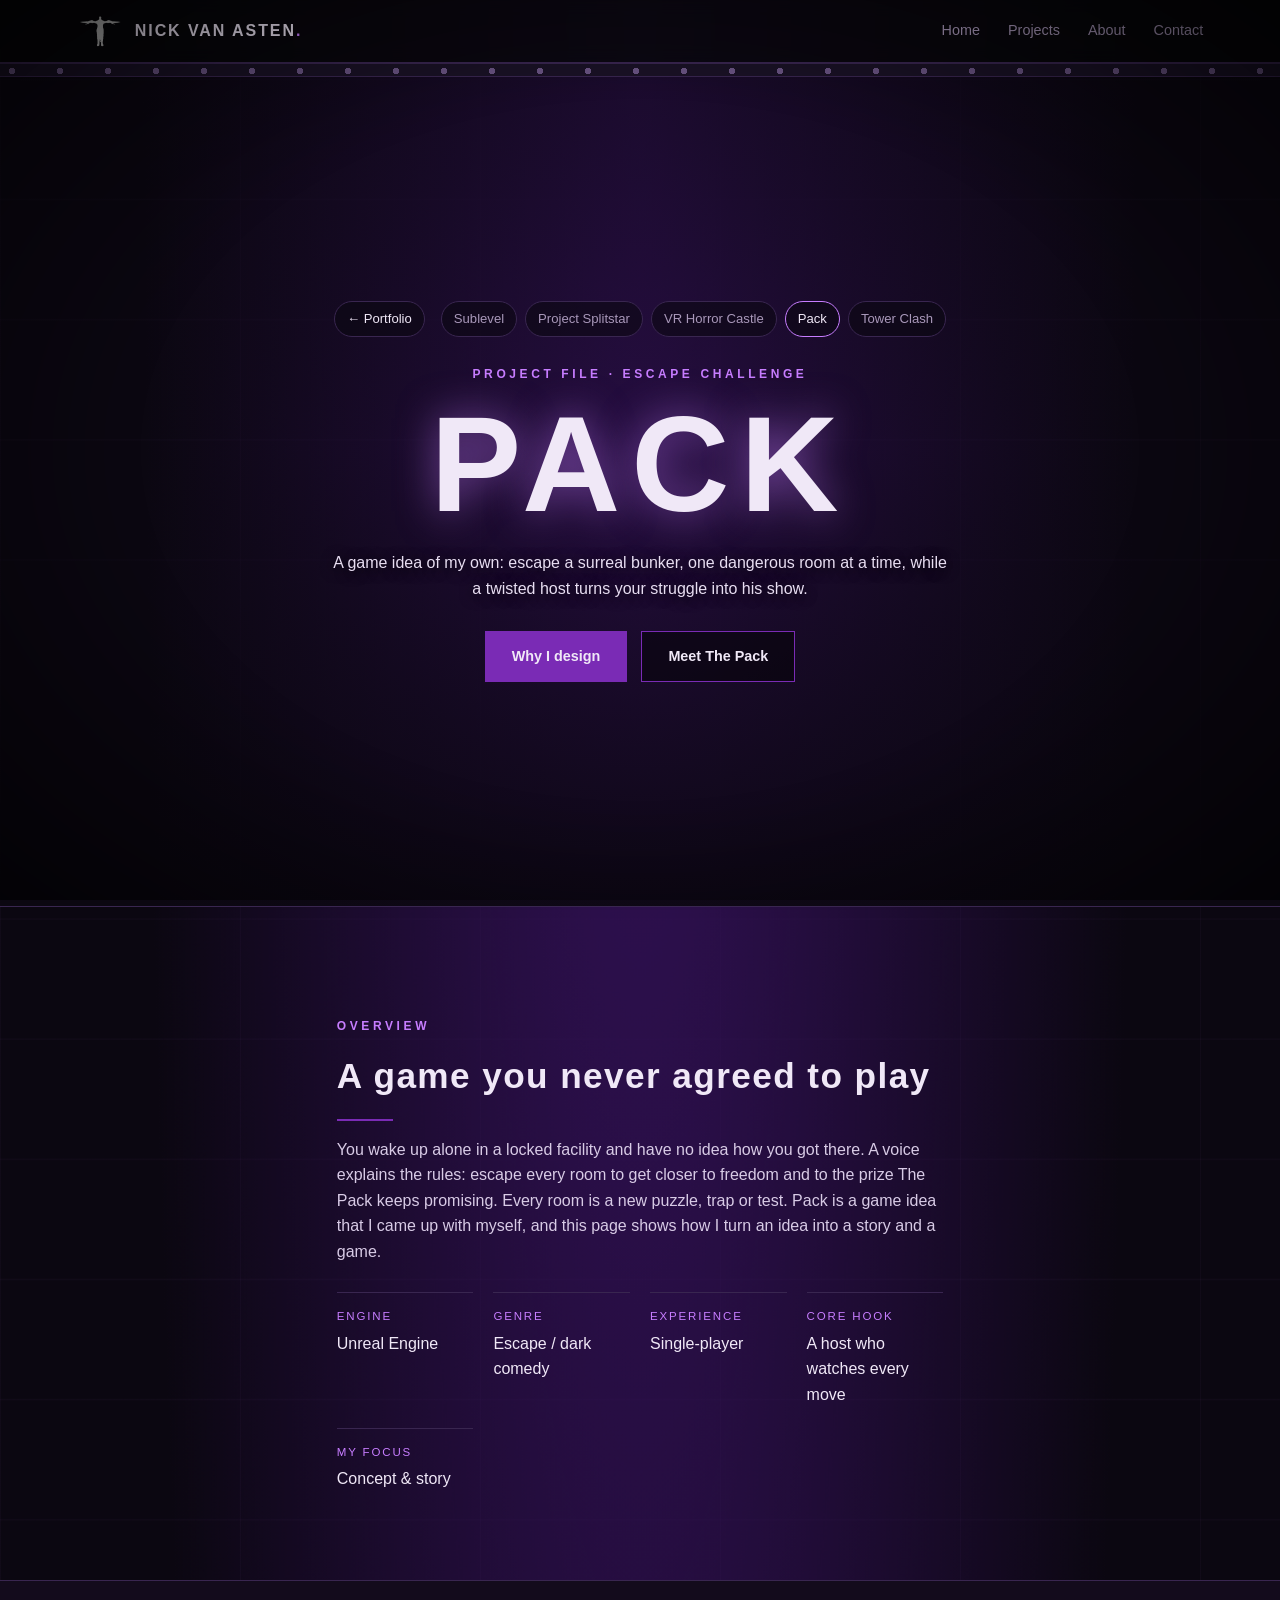
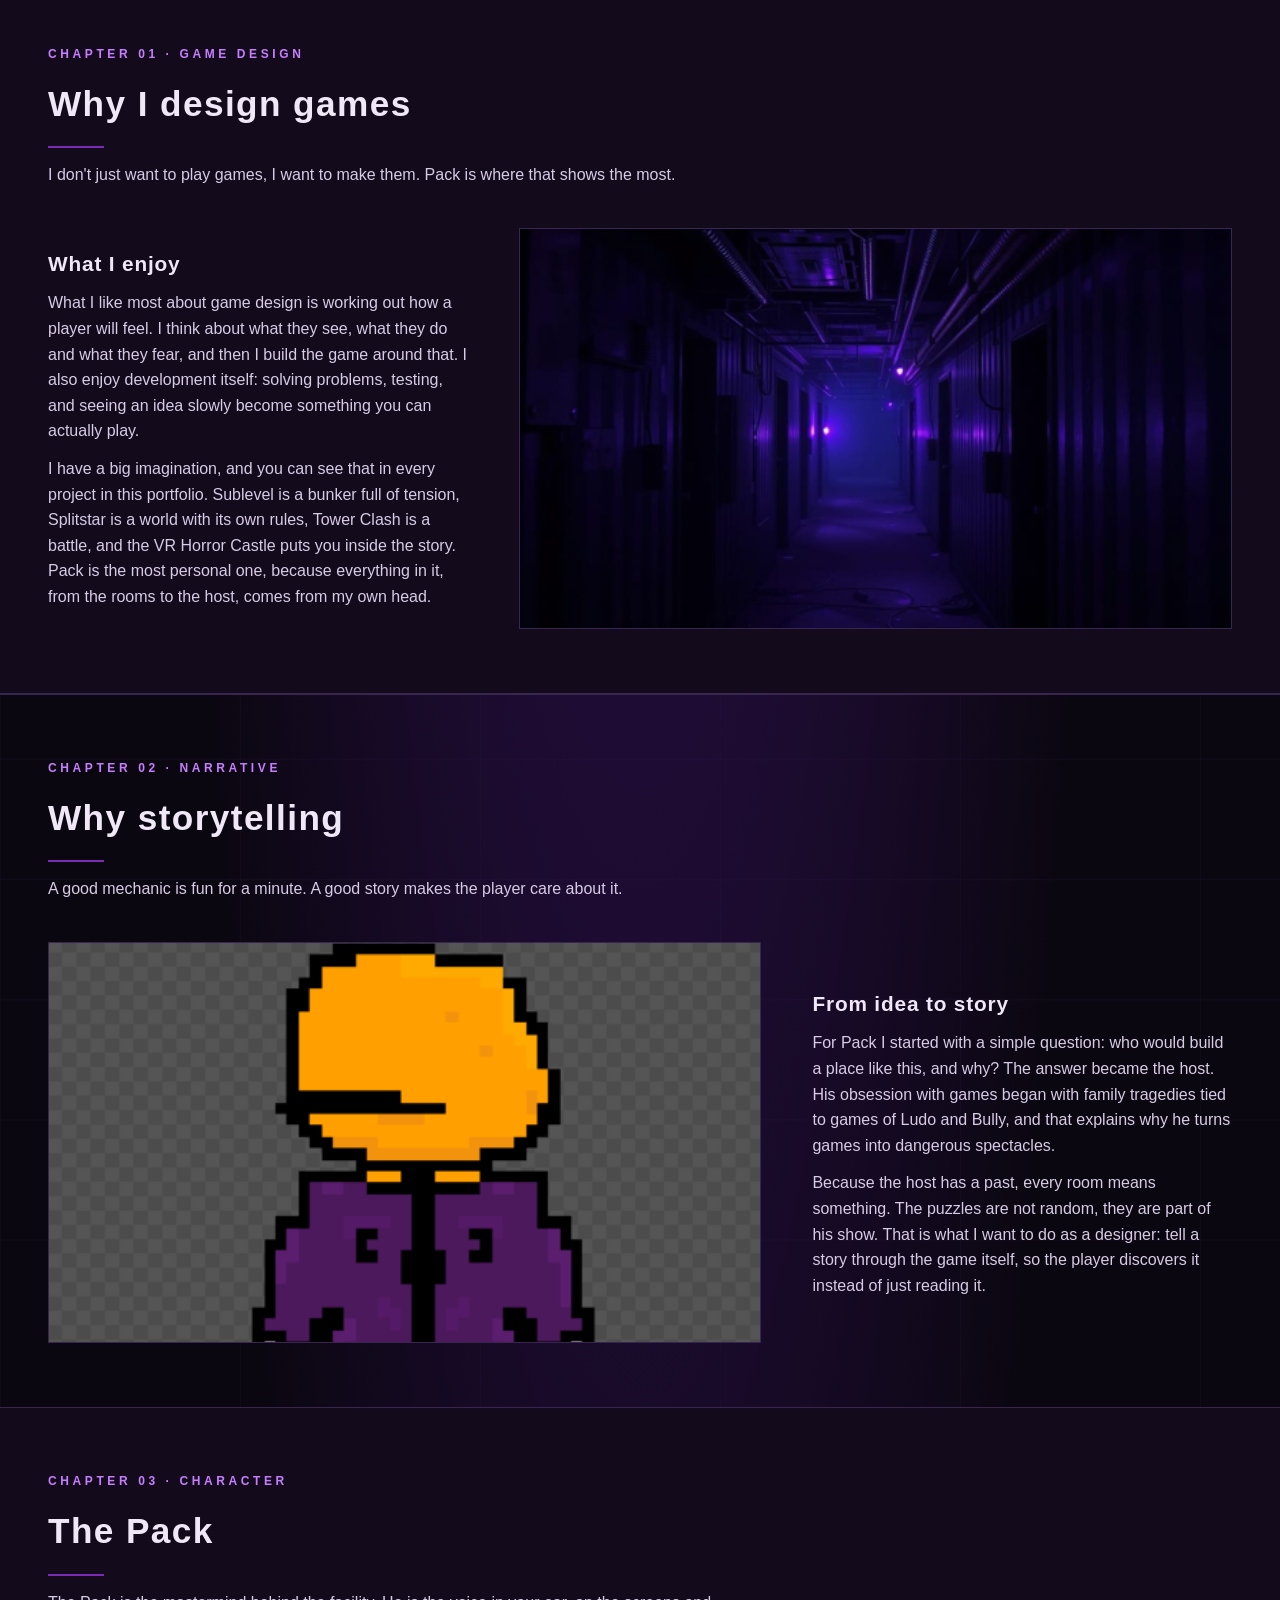
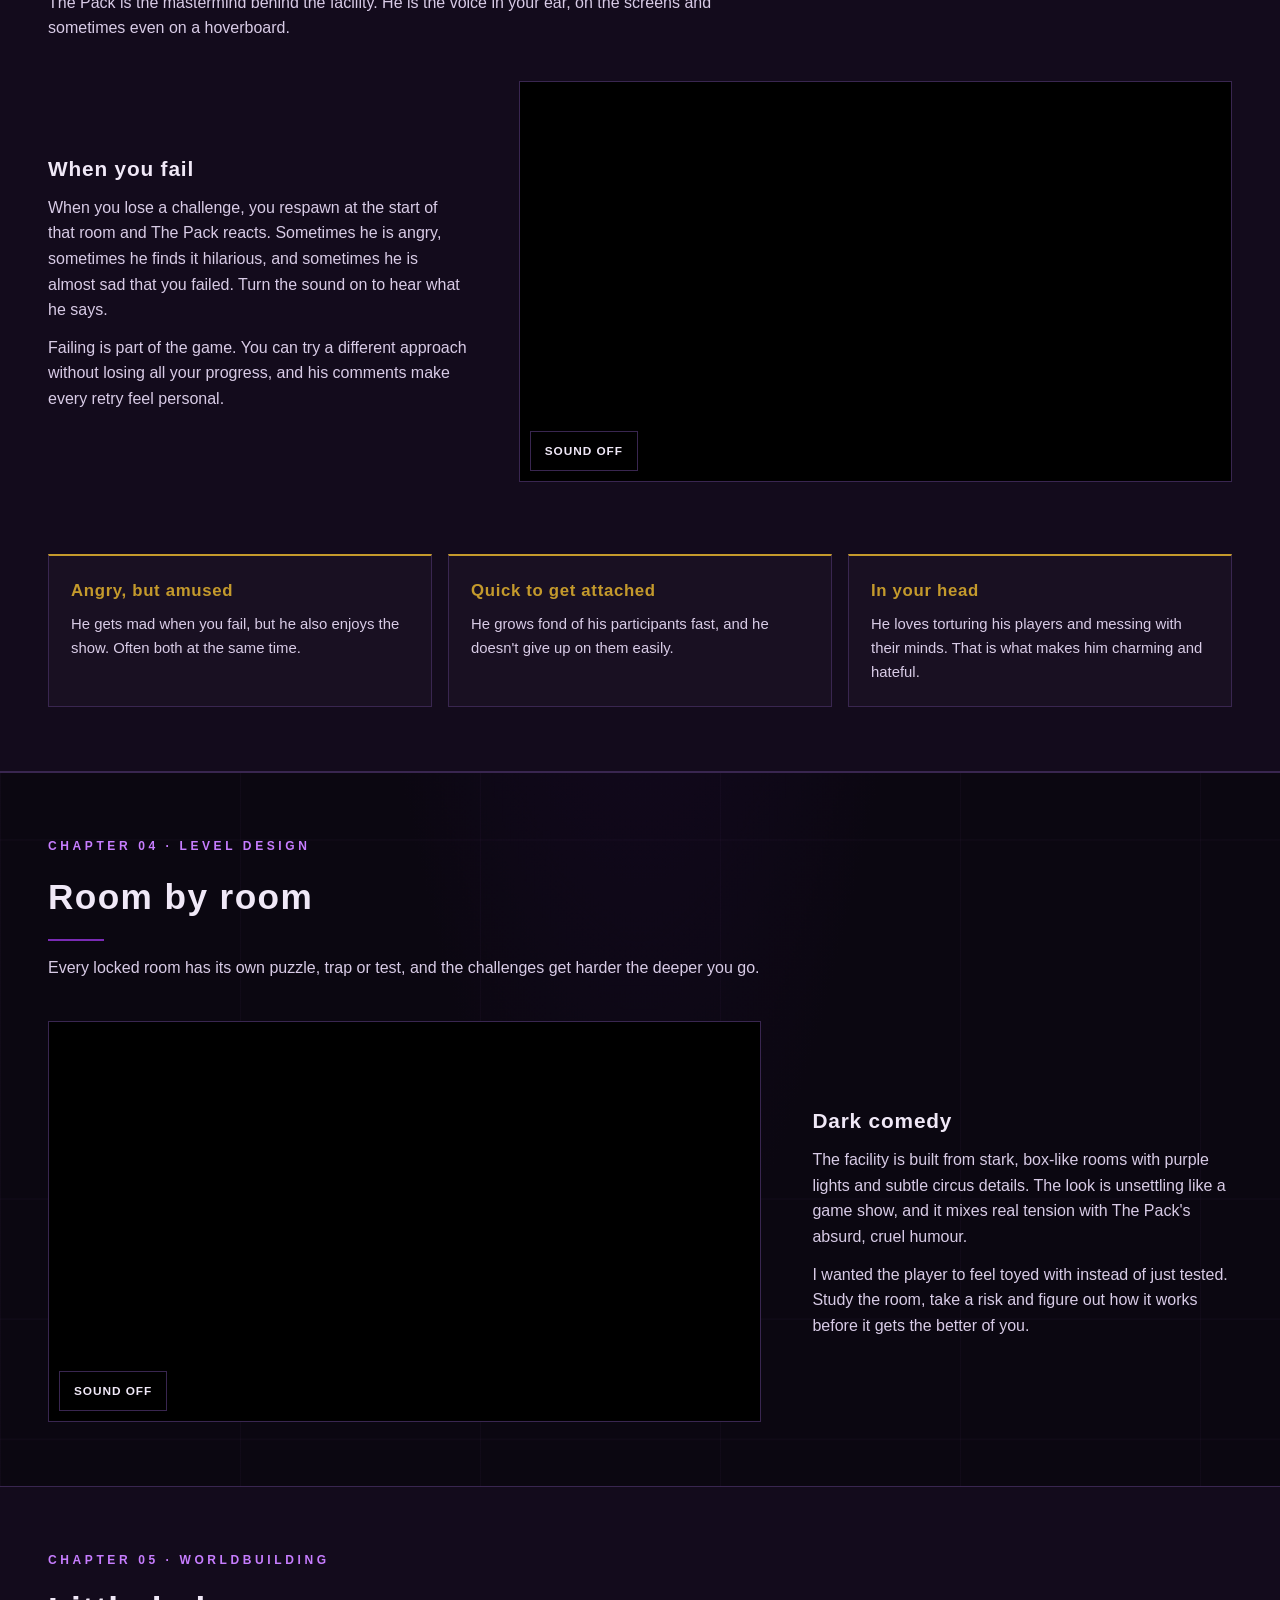
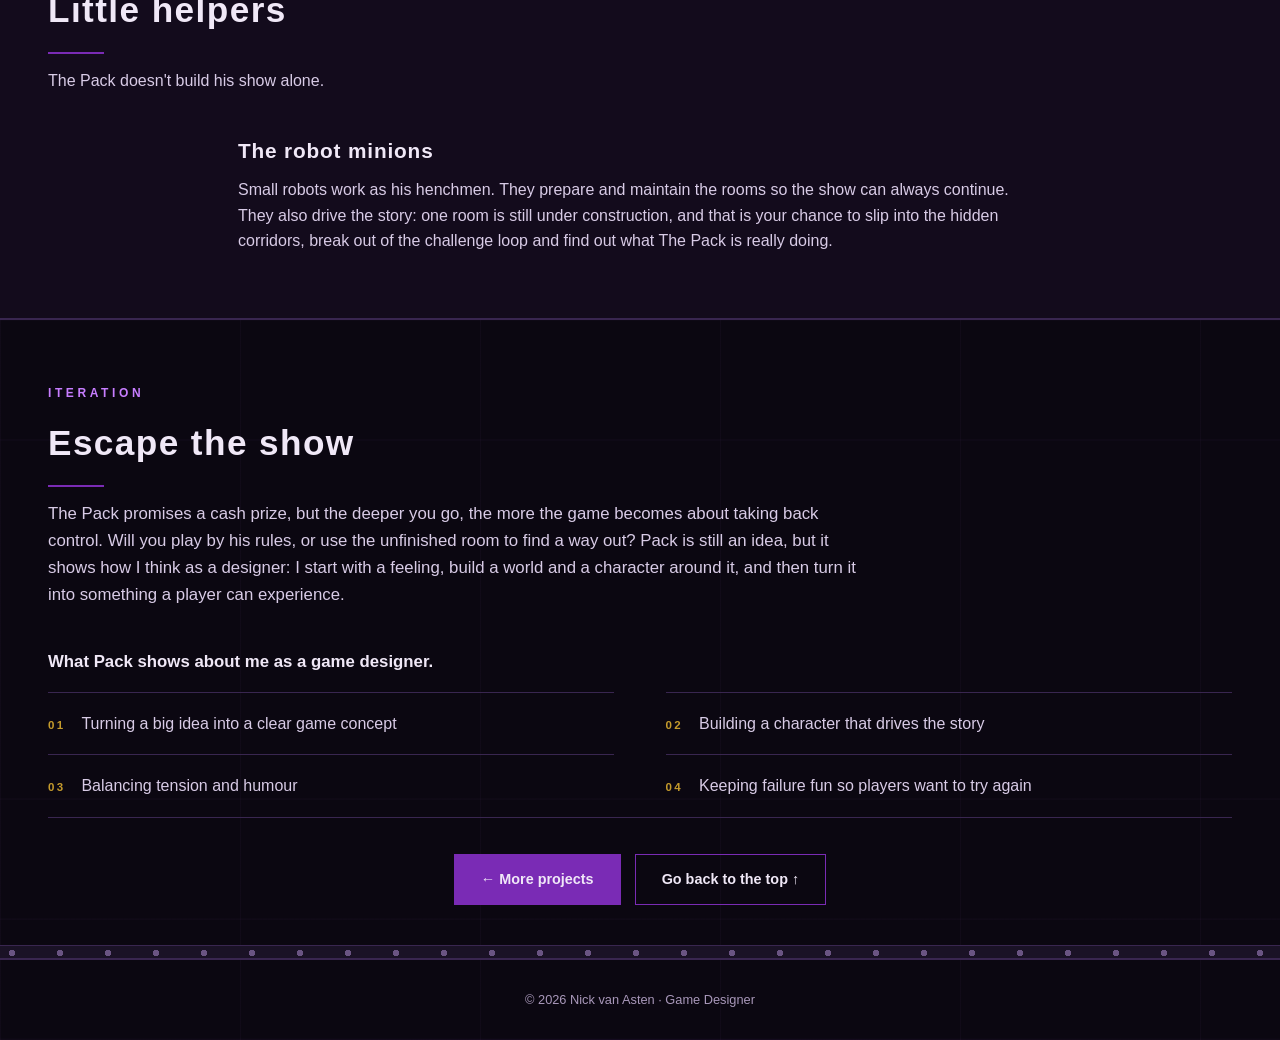
==== commit c54896a7: "Changes" ====
--- a/pack.html
+++ b/pack.html
@@ -7,89 +7,7 @@
   <meta name="description" content="Pack: a darkly comic escape game idea by Nick van Asten, where every locked room is a new challenge and a cruel host turns survival into a show.">
   <link rel="icon" type="image/png" href="Images/WebsiteLogo.png">
   <link rel="stylesheet" href="Portfolio.css">
-  <style>
-    /* ===== Pack: layout zoals Sublevel (voeg later samen met Portfolio.css) ===== */
-    body.pack-page { display: flex; flex-direction: column; min-height: 100vh; min-height: 100svh; }
-    body.pack-page > * { width: 100%; }
-    body.pack-page > footer { margin-top: auto; }
-    body.pack-page { --gold: #c49a2c; --soft: #d8cbe6; }
-
-    /* Hero met video als achtergrond */
-    body.pack-page .sl-hero { position: relative; display: grid; place-items: center; min-height: clamp(460px, calc(100svh - 70px), 860px); padding: 40px 6vw; overflow: hidden; isolation: isolate; border-bottom: 1px solid var(--line); }
-    body.pack-page .sl-hero-video { position: absolute; inset: 0; z-index: -2; width: 100%; height: 100%; object-fit: cover; }
-    body.pack-page .sl-hero::before { content: ""; position: absolute; inset: 0; z-index: -1; background: linear-gradient(180deg, rgba(11, 7, 17, .6), rgba(11, 7, 17, .3) 45%, rgba(11, 7, 17, .92)); }
-    body.pack-page .sl-hero h1 { font-size: clamp(3.2rem, 13vw, 8.5rem); line-height: 1; text-transform: uppercase; letter-spacing: .08em; }
-    body.pack-page .sl-hero p { color: #e8def2; text-shadow: 0 2px 14px #000; }
-    body.pack-page .sl-hero-btns { margin-top: 30px; }
-    body.pack-page .sl-hero .btn:not(.primary) { background: rgba(0, 0, 0, .45); }
-    body.pack-page .sl-hero .project-page-nav a, body.pack-page .sl-hero .project-page-nav span { background: rgba(11, 7, 17, .6); }
-
-    /* Overview */
-    body.pack-page .overview { max-width: 760px; margin: clamp(56px, 9vw, 110px) auto clamp(56px, 7vw, 88px); padding: 0 6vw; text-align: left; }
-    body.pack-page .overview .project-details { margin: 28px 0 0; grid-template-columns: repeat(auto-fit, minmax(130px, 1fr)); }
-    body.pack-page .overview p { color: var(--soft); }
-    body.pack-page .eyebrow { color: var(--red2); }
-
-    /* Chapters */
-    body.pack-page .chapter { width: 100%; padding: 64px 0; border-top: 1px solid var(--line); }
-    body.pack-page .chapter.alt { background: var(--bg2); border-bottom: 1px solid var(--line); }
-    body.pack-page .chapter-head, body.pack-page .entry { max-width: 1400px; margin: 0 auto; padding: 0 clamp(20px, 4vw, 48px); }
-    body.pack-page .chapter-head { margin-bottom: 40px; }
-    body.pack-page .chapter-head p { max-width: 720px; margin: 14px 0 0; color: var(--soft); }
-    body.pack-page .entry { display: grid; grid-template-columns: minmax(0, 1.7fr) minmax(0, 1fr); gap: clamp(24px, 4vw, 56px); align-items: center; margin-bottom: clamp(40px, 6vw, 72px); }
-    body.pack-page .entry:last-child { margin-bottom: 0; }
-    body.pack-page .entry-text h3 { font-size: 1.3rem; margin-bottom: 10px; }
-    body.pack-page .entry-text p { margin: 0 0 12px; color: var(--soft); }
-    body.pack-page .entry-text p:last-child { margin-bottom: 0; }
-    body.pack-page .entry.solo { grid-template-columns: minmax(0, 1fr); max-width: 900px; }
-    body.pack-page .chapter.alt .entry:not(.solo) { grid-template-columns: minmax(0, 1fr) minmax(0, 1.7fr); }
-    body.pack-page .chapter.alt .entry:not(.solo) .clip { order: 2; }
-
-    body.pack-page .clip { position: relative; aspect-ratio: 16 / 9; margin: 0; background: #000; border: 1px solid var(--line); overflow: hidden; }
-    body.pack-page .clip video, body.pack-page .clip > img { display: block; width: 100%; height: 100%; object-fit: cover; }
-    body.pack-page .sound-toggle { position: absolute; left: 10px; bottom: 10px; z-index: 3; min-height: 40px; padding: 8px 14px; background: rgba(0, 0, 0, .75); color: var(--text); border: 1px solid var(--line); font: 600 .74rem Arial, sans-serif; letter-spacing: .08em; text-transform: uppercase; cursor: pointer; transition: .2s; }
-    body.pack-page .sound-toggle:hover, body.pack-page .sound-toggle:focus-visible { border-color: var(--red2); outline: 0; }
-    body.pack-page .sound-toggle[aria-pressed="true"] { background: var(--red); border-color: var(--red2); }
-
-    /* Kaarten (host-eigenschappen) */
-    body.pack-page .traits { display: grid; grid-template-columns: repeat(auto-fit, minmax(min(100%, 260px), 1fr)); gap: 16px; max-width: 1400px; margin: 0 auto; padding: 0 clamp(20px, 4vw, 48px); }
-    body.pack-page .trait { padding: 22px; background: var(--card); border: 1px solid var(--line); border-top: 2px solid var(--gold); }
-    body.pack-page .trait h3 { color: var(--gold); font-size: 1.05rem; margin-bottom: 8px; }
-    body.pack-page .trait p { margin: 0; color: var(--soft); font-size: .93rem; }
-
-    /* Zijnavigatie */
-    body.pack-page nav.side-nav { position: fixed; top: 50%; left: 8px; right: auto; bottom: auto; z-index: 100; display: flex; flex-direction: column; align-items: center; justify-content: center; gap: 8px; width: 42px; height: auto; margin: 0; padding: 0; background: transparent; border: 0; box-shadow: none; opacity: 0; pointer-events: none; transform: translate(-8px, -50%); transition: opacity .25s ease, transform .25s ease; }
-    body.pack-page nav.side-nav.show { opacity: 1; pointer-events: auto; transform: translate(0, -50%); }
-    body.pack-page nav.side-nav a { position: relative; display: grid; flex: 0 0 36px; place-items: center; width: 36px; height: 36px; margin: 0; padding: 0; border: 1px solid transparent; color: var(--mute); font-size: .72rem; font-weight: 700; letter-spacing: .08em; transition: color .2s, border-color .2s; }
-    body.pack-page nav.side-nav a:hover, body.pack-page nav.side-nav a:focus-visible, body.pack-page nav.side-nav a.active { color: var(--red2); border-color: var(--red2); outline: 0; }
-    body.pack-page nav.side-nav a span { position: absolute; top: 50%; left: calc(100% + 10px); width: max-content; max-width: 220px; padding: 5px 9px; background: var(--bg2); border: 1px solid var(--line); color: var(--text); font-size: .72rem; font-weight: 600; letter-spacing: .08em; text-transform: uppercase; white-space: nowrap; opacity: 0; pointer-events: none; transform: translateY(-50%); transition: opacity .2s ease; }
-    body.pack-page nav.side-nav a:hover span, body.pack-page nav.side-nav a:focus-visible span { opacity: 1; }
-
-    /* Iteration */
-    body.pack-page .chapter.iteration { padding: 64px 0 40px; }
-    body.pack-page .iteration .chapter-head p.lead { max-width: 820px; font-size: 1.05rem; }
-    body.pack-page .wrapup { max-width: 1400px; margin: 0 auto; padding: 0 clamp(20px, 4vw, 48px); }
-    body.pack-page .learned-intro { margin: 0; color: var(--text); font-size: 1.05rem; font-weight: 600; }
-    body.pack-page .learned-list { list-style: none; margin: 16px 0 0; padding: 0; counter-reset: learned; display: grid; grid-template-columns: repeat(2, minmax(0, 1fr)); column-gap: clamp(24px, 4vw, 56px); border-bottom: 1px solid var(--line); }
-    body.pack-page .learned-list li { counter-increment: learned; display: flex; gap: 16px; align-items: baseline; padding: 18px 0; border-top: 1px solid var(--line); color: var(--soft); }
-    body.pack-page .learned-list li::before { content: counter(learned, decimal-leading-zero); flex: 0 0 auto; color: var(--gold); font: 600 .72rem Arial, sans-serif; letter-spacing: .2em; }
-    body.pack-page .end { display: flex; flex-wrap: wrap; justify-content: center; gap: 14px; padding: 36px 0 0; }
-    body.pack-page .end .btn { margin: 0; }
-
-    @media (max-width: 900px) {
-      body.pack-page .chapter { padding: 48px 0; }
-      body.pack-page .entry, body.pack-page .chapter.alt .entry:not(.solo) { grid-template-columns: 1fr; gap: 18px; align-items: start; }
-      body.pack-page .chapter.alt .entry:not(.solo) .clip { order: 0; }
-      body.pack-page nav.side-nav { top: auto; bottom: calc(10px + env(safe-area-inset-bottom, 0px)); left: 50%; flex-direction: row; width: auto; transform: translate(-50%, 12px); }
-      body.pack-page nav.side-nav.show { transform: translate(-50%, 0); }
-      body.pack-page nav.side-nav a span { display: none; }
-    }
-    @media (max-width: 700px) {
-      body.pack-page .sl-hero { padding: 28px 20px; }
-      body.pack-page .sl-hero-btns .btn { flex: 1 1 100%; max-width: 280px; text-align: center; }
-      body.pack-page .learned-list { grid-template-columns: 1fr; }
-    }
-  </style>
+
 </head>
 <body class="pack-page" id="top">
   <nav>
@@ -115,9 +33,9 @@
         <a class="back" href="index.html?insert=1#projects">&larr; Portfolio</a>
         <a href="sublevel.html">Sublevel</a>
         <a href="projectsplitstar.html">Project Splitstar</a>
+        <a href="YouAreHaunted.html">VR Horror Castle</a>
         <span aria-current="page">Pack</span>
         <a href="towerclash.html">Tower Clash</a>
-        <a href="YouAreHaunted.html">VR Horror Castle</a>
       </div>
       <div class="eyebrow">Project file &middot; Escape challenge</div>
       <h1>Pack</h1>
@@ -149,7 +67,7 @@
 
   <nav class="side-nav" id="side-nav" aria-label="Chapter navigation"><a href="#top" aria-label="Back to top">&uarr;<span>Top</span></a><a href="#why" data-target="why" aria-label="Why I design">01<span>Why I design</span></a><a href="#story" data-target="story" aria-label="Storytelling">02<span>Storytelling</span></a><a href="#host" data-target="host" aria-label="The host">03<span>The host</span></a><a href="#rooms" data-target="rooms" aria-label="Rooms">04<span>Rooms</span></a><a href="#robots" data-target="robots" aria-label="Robots">05<span>Robots</span></a></nav>
 
-  <!-- 01 WHY -->
+
   <section class="chapter alt" id="why" aria-labelledby="why-title">
     <div class="chapter-head">
       <div class="eyebrow">Chapter 01 &middot; Game design</div>
@@ -166,7 +84,7 @@
     </div>
   </section>
 
-  <!-- 02 STORYTELLING -->
+
   <section class="chapter" id="story" aria-labelledby="story-title">
     <div class="chapter-head">
       <div class="eyebrow">Chapter 02 &middot; Narrative</div>
@@ -183,7 +101,7 @@
     </div>
   </section>
 
-  <!-- 03 HOST -->
+
   <section class="chapter alt" id="host" aria-labelledby="host-title">
     <div class="chapter-head">
       <div class="eyebrow">Chapter 03 &middot; Character</div>
@@ -208,7 +126,7 @@
     </div>
   </section>
 
-  <!-- 04 ROOMS -->
+
   <section class="chapter" id="rooms" aria-labelledby="rooms-title">
     <div class="chapter-head">
       <div class="eyebrow">Chapter 04 &middot; Level design</div>
@@ -228,7 +146,7 @@
     </div>
   </section>
 
-  <!-- 05 ROBOTS -->
+
   <section class="chapter alt" id="robots" aria-labelledby="robots-title">
     <div class="chapter-head">
       <div class="eyebrow">Chapter 05 &middot; Worldbuilding</div>
@@ -243,7 +161,7 @@
     </div>
   </section>
 
-  <!-- ITERATION -->
+
   <main class="chapter iteration" id="end" aria-labelledby="pack-end-title">
     <div class="chapter-head">
       <div class="eyebrow">Iteration</div>
@@ -275,7 +193,6 @@
 
   <script src="ProjectImageLightbox.js"></script>
   <script>
-    // Video's spelen alleen in beeld; per keer maar 1 video met geluid
     (function () {
       var vids = document.querySelectorAll('.clip video, .sl-hero-video');
       function reset(v) {
@@ -306,7 +223,6 @@
       });
     })();
 
-    // Zijnavigatie
     (function () {
       var nav = document.getElementById('side-nav');
       var secs = Array.prototype.slice.call(document.querySelectorAll('.chapter'));
--- a/Portfolio.css
+++ b/Portfolio.css
@@ -204,45 +204,7 @@
   border-block: 1px solid var(--line);
 }
 
-.ph {
-  position: absolute;
-  inset: 0;
-  display: flex;
-  align-items: center;
-  justify-content: center;
-  text-align: center;
-  padding: 16px;
-  font-family: Cinzel, serif;
-  color: #ddd;
-  background: radial-gradient(circle at 50% 40%, var(--c1), #050506 75%);
-  animation: pulse 3.5s ease-in-out infinite alternate;
-}
-
-@keyframes pulse {
-  from {
-    filter: brightness(.7);
-  }
-
-  to {
-    filter: brightness(1.15);
-  }
-}
-
-.tags {
-  display: flex;
-  gap: 8px;
-  justify-content: center;
-  flex-wrap: wrap;
-  margin-bottom: 22px;
-}
-
-.tags span {
-  font-size: .72rem;
-  border: 1px solid var(--line);
-  color: var(--mute);
-  padding: 3px 10px;
-  border-radius: 20px;
-}
+
 
 .about {
   display: grid;
@@ -398,77 +360,6 @@
   background: #000;
 }
 
-.about-secret-disc {
-  display: flex;
-  width: 100%;
-  align-items: center;
-  gap: 18px;
-  margin-top: 30px;
-  padding: 14px 18px;
-  border: 1px dashed rgba(112, 214, 199, .4);
-  border-radius: 12px;
-  color: var(--text);
-  background: rgba(79, 227, 255, .035);
-  text-align: left;
-  cursor: pointer;
-  transition: border-color .2s, background .2s, transform .2s;
-}
-
-.about-secret-disc:hover,
-.about-secret-disc:focus-visible {
-  border-color: var(--red2);
-  background: rgba(79, 227, 255, .08);
-  transform: translateY(-2px);
-  outline: 0;
-}
-
-.secret-disc {
-  position: relative;
-  display: block;
-  width: 64px;
-  height: 64px;
-  flex: 0 0 64px;
-  border-radius: 50%;
-  background: conic-gradient(from 20deg, #d8e1df, #758789, #f1f5f2, #819293, #dce5e1, #748486, #d8e1df);
-  box-shadow: 0 0 24px rgba(79, 227, 255, .16);
-  transition: transform .35s;
-}
-
-.about-secret-disc:hover .secret-disc,
-.about-secret-disc:focus-visible .secret-disc {
-  transform: rotate(35deg);
-}
-
-.secret-disc::before {
-  content: "";
-  position: absolute;
-  inset: 34%;
-  border-radius: 50%;
-  background: radial-gradient(circle, var(--bg) 0 24%, #70d6c7 25% 100%);
-}
-
-.secret-disc::after {
-  content: "";
-  position: absolute;
-  inset: 47%;
-  border-radius: 50%;
-  background: var(--bg);
-}
-
-.secret-disc-copy {
-  display: grid;
-  gap: 3px;
-}
-
-.secret-disc-copy strong {
-  color: var(--red2);
-}
-
-.secret-disc-copy span {
-  color: var(--mute);
-  font-size: .84rem;
-}
-
 .skills {
   display: flex;
   flex-wrap: wrap;
@@ -630,14 +521,6 @@
   object-fit: contain;
 }
 
-.project-media .ph {
-  position: static;
-  min-height: 100%;
-  width: 100%;
-  animation: none;
-  background: radial-gradient(circle at 50% 40%, #4a0a10, #050506 75%);
-}
-
 body.sublevel-page .project-media {
   border-color: var(--red);
   box-shadow: 0 0 60px rgba(163, 18, 27, .22), inset 0 0 40px rgba(0, 0, 0, .8);
@@ -652,37 +535,6 @@
   background: repeating-linear-gradient(rgba(255, 255, 255, .03) 0 1px, transparent 1px 3px);
 }
 
-body.sublevel-page .sublevel-play {
-  max-width: 760px;
-  margin: 0 auto 56px;
-  padding: 30px clamp(20px, 5vw, 42px);
-  text-align: center;
-  background: linear-gradient(145deg, rgba(29, 11, 13, .9), var(--card));
-  border: 1px solid var(--line);
-  border-top: 2px solid var(--red);
-  box-shadow: 0 18px 55px rgba(0, 0, 0, .28);
-}
-
-body.sublevel-page .sublevel-play h2 {
-  margin-bottom: 10px;
-}
-
-body.sublevel-page .sublevel-play > p {
-  max-width: 520px;
-  margin: 0 auto 22px;
-  color: var(--mute);
-}
-
-body.sublevel-page .sublevel-itch {
-  display: block;
-  width: 100%;
-  max-width: 552px;
-  height: 167px;
-  margin: 0 auto;
-  border: 1px solid var(--line);
-  background: #000;
-}
-
 .project-copy {
   max-width: 760px;
   margin: 0 auto;
@@ -694,13 +546,6 @@
 
 body.sublevel-page .project-copy h2 {
   margin-bottom: 6px;
-}
-
-body.sublevel-page .sound-image {
-  display: block;
-  width: 50%;
-  max-width: 400px;
-  margin: 20px auto;
 }
 
 .project-details {
@@ -770,53 +615,8 @@
   font-size: 1.05rem;
 }
 
-body.sublevel-page .sublevel-story {
-  margin: 0 0 48px;
-  padding-bottom: 36px;
-  border-bottom: 1px solid var(--line);
-}
-
 body.sublevel-page .project-copy section {
   padding: 0;
-}
-
-body.sublevel-page .sublevel-story > p {
-  margin: 16px 0;
-}
-
-body.sublevel-page .sublevel-enemies-title {
-  margin-top: 36px;
-}
-
-body.sublevel-page .sublevel-enemies {
-  display: grid;
-  grid-template-columns: repeat(3, minmax(0, 1fr));
-  gap: 16px;
-  margin: 22px 0 12px;
-}
-
-body.sublevel-page .sublevel-enemies article {
-  padding: 20px;
-  background: var(--card);
-  border: 1px solid var(--line);
-  border-top: 2px solid #c49a2c;
-}
-
-body.sublevel-page .sublevel-enemies h3 {
-  margin-bottom: 8px;
-  color: #c49a2c;
-}
-
-body.sublevel-page .sublevel-enemies p,
-body.sublevel-page .sublevel-story .sublevel-enemy-note {
-  margin: 0;
-  font-size: .9rem;
-}
-
-body.sublevel-page .sublevel-enemy-note a {
-  color: var(--red2);
-  text-decoration: underline;
-  text-underline-offset: 3px;
 }
 
 body.sublevel-page .contrib {
@@ -832,12 +632,6 @@
   border-top: 2px solid var(--red);
   padding: 24px;
   overflow: hidden;
-}
-
-body.sublevel-page .c-card .num {
-  font: 600 .72rem Inter, system-ui, Arial, sans-serif;
-  letter-spacing: .2em;
-  color: #c49a2c;
 }
 
 body.sublevel-page .c-card h3 {
@@ -961,26 +755,11 @@
     aspect-ratio: 4 / 3;
   }
 
-  body.sublevel-page .sublevel-enemies {
-    grid-template-columns: 1fr;
-  }
-
-  body.sublevel-page .sublevel-itch {
-    height: 167px;
-  }
-
   .project-details {
     gap: 14px;
-  }
-
-  .c-card,
-  .result,
-  .hud {
+  }.c-card,
+.result {
     padding: 20px;
-  }
-
-  .hud-btns button {
-    flex: 1 1 140px;
   }
 
   .end {
@@ -1362,645 +1141,17 @@
   }
 }
 
-body.portfolio-page .tv-stage {
-  position: relative;
-  isolation: isolate;
-  overflow: hidden;
-  --tv-accent: #70d6c7;
-  --tv-glow: rgba(112, 214, 199, .2);
-  max-width: 940px;
-  margin: 0 auto;
-  padding: 28px 24px 0;
-  border: 1px solid rgba(112, 214, 199, .22);
-  border-radius: 24px;
-  background:
-    radial-gradient(ellipse at 50% 34%, var(--tv-glow), transparent 53%),
-    linear-gradient(145deg, #1a3039, #0d1922 76%);
-  box-shadow:
-    0 28px 80px rgba(0, 0, 0, .38),
-    inset 0 1px rgba(255, 255, 255, .06);
-  transition: border-color .45s, background .45s, box-shadow .45s;
-}
-
-body.portfolio-page .tv-stage::before {
-  content: "";
-  position: absolute;
-  inset: 0;
-  z-index: -1;
-  pointer-events: none;
-  background:
-    radial-gradient(ellipse at 50% 36%, var(--tv-glow), transparent 48%),
-    linear-gradient(rgba(174, 218, 218, .035) 1px, transparent 1px),
-    linear-gradient(90deg, rgba(174, 218, 218, .035) 1px, transparent 1px);
-  background-size: auto, 42px 42px, 42px 42px;
-  mask-image: linear-gradient(to bottom, #000 0%, transparent 92%);
-}
-
-body.portfolio-page .tv-stage-label {
-  display: flex;
-  justify-content: space-between;
-  gap: 16px;
-  max-width: 780px;
-  margin: 0 auto 20px;
-  color: #70d6c7;
-  font-size: .7rem;
-  font-weight: 600;
-  letter-spacing: .14em;
-  text-align: left;
-  text-transform: uppercase;
-}
-
-body.portfolio-page .tv-stage-label span:last-child {
-  color: #718b91;
-}
-
-body.portfolio-page .rig {
-  position: relative;
-  width: min(780px, 100%);
-  margin: 0 auto;
-  padding-bottom: 120px;
-  perspective: 900px;
-}
-
-body.portfolio-page .monitor {
-  position: relative;
-  z-index: 2;
-  background: linear-gradient(145deg, #293740, #151f27 72%);
-  border: 1px solid #43575e;
-  border-radius: 18px 18px 10px 10px;
-  padding: 20px 20px 0;
-  box-shadow:
-    0 30px 80px rgba(0, 0, 0, .65),
-    0 0 70px var(--tv-glow),
-    inset 0 1px rgba(255, 255, 255, .08);
-  transition: box-shadow .45s, border-color .45s, background .45s;
-}
-
-body.portfolio-page .screen {
-  position: relative;
-  overflow: hidden;
-  background:
-    radial-gradient(ellipse at 50% 50%, var(--tv-glow), transparent 82%),
-    #071015;
-  border: 2px solid #080e12;
-  border-radius: 8px;
-  aspect-ratio: 16 / 10;
-  box-shadow: inset 0 0 60px rgba(0, 0, 0, .9);
-  transition: box-shadow .6s, background .45s;
-}
-
-body.portfolio-page .screen::before {
-  content: "";
-  position: absolute;
-  inset: 0;
-  z-index: 1;
-  pointer-events: none;
-  transition: background .45s;
-}
-
-body.portfolio-page .tv-stage[data-theme="sublevel"] .screen {
-  background:
-    radial-gradient(ellipse at 50% 45%, rgba(91, 14, 19, .34), transparent 62%),
-    repeating-linear-gradient(90deg, rgba(124, 38, 29, .08) 0 2px, transparent 2px 12px),
-    linear-gradient(145deg, #170c0e, #08090c 75%);
-}
-
-body.portfolio-page .tv-stage[data-theme="splitstar"] .screen {
-  background:
-    radial-gradient(ellipse at 50% 48%, rgba(25, 55, 104, .36), transparent 70%),
-    #050814;
-}
-
-body.portfolio-page .tv-stage[data-theme="splitstar"] .screen::before {
-  background-image:
-    radial-gradient(1.5px 1.5px at 20px 30px, #fff, transparent 2px),
-    radial-gradient(1px 1px at 95px 80px, #bfe9ff, transparent 2px),
-    radial-gradient(1.5px 1.5px at 150px 145px, #fff, transparent 2px),
-    radial-gradient(1px 1px at 55px 175px, #ffd9cf, transparent 2px),
-    radial-gradient(ellipse at 15% 20%, rgba(79, 227, 255, .12), transparent 50%),
-    radial-gradient(ellipse at 85% 70%, rgba(255, 106, 77, .09), transparent 48%);
-  background-size: 190px 190px, 190px 190px, 260px 260px, 230px 230px, 100% 100%, 100% 100%;
-  animation: screen-star-drift 36s linear infinite;
-}
-
-@keyframes screen-star-drift {
-  to { background-position-y: 190px, -190px, 260px, -230px, 0, 0; }
-}
-
-body.portfolio-page .tv-stage[data-theme="pack"] .screen {
-  background:
-    radial-gradient(ellipse at 50% 45%, rgba(94, 43, 123, .32), transparent 66%),
-    linear-gradient(145deg, #140d1b, #080910 78%);
-}
-
-body.portfolio-page .tv-stage[data-theme="lego"] .screen {
-  background:
-    radial-gradient(ellipse at 50% 45%, rgba(79, 227, 255, .16), transparent 68%),
-    linear-gradient(145deg, #101e25, #080d12 78%);
-}
-
-body.portfolio-page .screen-lamp {
-  display: none;
-}
-
-body.portfolio-page .tv-stage[data-theme="pack"] .screen-lamp {
-  display: block;
-  position: absolute;
-  top: 0;
-  left: 50%;
-  width: 56%;
-  height: 100%;
-  z-index: 1;
-  pointer-events: none;
-  transform-origin: 50% 0;
-  animation: screen-lamp-sweep 8s ease-in-out infinite alternate;
-}
-
-body.portfolio-page .screen-lamp::before {
-  content: "";
-  position: absolute;
-  top: 0;
-  left: 50%;
-  width: 18px;
-  height: 8px;
-  transform: translateX(-50%);
-  border: 1px solid var(--tv-accent);
-  border-radius: 0 0 8px 8px;
-  background: #251a30;
-  box-shadow: 0 0 12px var(--tv-accent);
-}
-
-body.portfolio-page .screen-lamp::after {
-  content: "";
-  position: absolute;
-  inset: 8px 0 0;
-  background: linear-gradient(var(--tv-glow), transparent 82%);
-  clip-path: polygon(47% 0, 53% 0, 100% 100%, 0 100%);
-}
-
-@keyframes screen-lamp-sweep {
-  from { transform: translateX(-50%) rotate(-12deg); }
-  to { transform: translateX(-50%) rotate(12deg); }
-}
-
-body.portfolio-page .screen::after {
-  content: "";
-  position: absolute;
-  inset: 0;
-  z-index: 3;
-  pointer-events: none;
-  background: repeating-linear-gradient(rgba(255, 255, 255, .035) 0 1px, transparent 1px 3px);
-}
-
-body.portfolio-page .screen[data-state="menu"] {
-  box-shadow: inset 0 0 60px rgba(0, 0, 0, .9), 0 0 40px var(--tv-glow);
-}
-
-body.portfolio-page .pane {
-  position: absolute;
-  inset: 0;
-  z-index: 2;
-  display: none;
-  padding: 18px;
-}
-
-body.portfolio-page .screen[data-state="off"] .s-off,
-body.portfolio-page .screen[data-state="menu"] .s-menu {
-  display: flex;
-}
-
-body.portfolio-page .s-off {
-  align-items: center;
-  justify-content: center;
-  color: #8ba2a5;
-  font: 500 .8rem Inter, system-ui, Arial, sans-serif;
-  letter-spacing: .2em;
-  text-transform: uppercase;
-  text-align: center;
-}
-
-body.portfolio-page .s-menu {
-  flex-direction: column;
-  gap: 12px;
-}
-
-body.portfolio-page .mbar {
-  display: flex;
-  justify-content: space-between;
-  align-items: center;
-  font: 600 .68rem Inter, system-ui, Arial, sans-serif;
-  letter-spacing: .2em;
-  color: var(--red2);
-  text-transform: uppercase;
-  border-bottom: 1px solid var(--tv-accent);
-  padding-bottom: 8px;
-}
-
-body.portfolio-page .mtabs {
-  display: flex;
-  gap: 6px;
-  flex-wrap: wrap;
-}
-
-body.portfolio-page .mtab {
-  font: 500 .72rem Inter, sans-serif;
-  padding: 6px 12px;
-  background: transparent;
-  color: var(--mute);
-  border: 1px solid var(--line);
-  cursor: pointer;
-  transition: .2s;
-}
-
-body.portfolio-page .mtab:hover {
-  color: var(--text);
-  border-color: var(--tv-accent);
-}
-
-body.portfolio-page .mtab.active {
-  color: #fff;
-  background: var(--tv-glow);
-  border-color: var(--tv-accent);
-}
-
-body.portfolio-page .mmain {
-  flex: 1;
-  min-height: 0;
-  display: grid;
-  grid-template-columns: 1.35fr 1fr;
-  gap: 18px;
-  align-items: stretch;
-}
-
-body.portfolio-page .tv-stage[data-disc="lego"] .mtabs,
-body.portfolio-page .tv-stage[data-disc="lego"] .mdet {
-  display: none;
-}
-
-body.portfolio-page .tv-stage[data-disc="lego"] .mmain {
-  grid-template-columns: minmax(0, 1fr);
-}
-
-body.portfolio-page .tv-stage[data-disc="lego"] .mframe video {
-  object-fit: contain;
-  filter: contrast(1.08) saturate(.86) brightness(.92);
-}
-
-body.portfolio-page .tv-stage[data-disc="lego"] .mframe::after {
-  content: "";
-  position: absolute;
-  inset: 0;
-  z-index: 1;
-  pointer-events: none;
-  background:
-    repeating-linear-gradient(rgba(255, 255, 255, .07) 0 1px, transparent 1px 3px),
-    radial-gradient(ellipse at center, transparent 55%, rgba(0, 0, 0, .32) 100%);
-  box-shadow: inset 0 0 28px rgba(0, 0, 0, .32);
-}
-
-body.portfolio-page .mframe {
-  position: relative;
-  overflow: hidden;
-  background: #000;
-  border: 1px solid var(--tv-accent);
-  min-height: 0;
-}
-
-body.portfolio-page .mframe img,
-body.portfolio-page .mframe video {
-  width: 100%;
-  height: 100%;
-  object-fit: cover;
-  display: block;
-}
-
-body.portfolio-page .mframe img {
-  transition: opacity .2s ease;
-}
-
-body.portfolio-page .mframe img.is-loading {
-  opacity: 0;
-}
-
-body.portfolio-page .mframe .media-status {
-  position: absolute;
-  inset: 0;
-  z-index: 2;
-  display: grid;
-  place-items: center;
-  padding: 16px;
-  color: var(--mute);
-  font-size: .8rem;
-  text-align: center;
-}
-
-body.portfolio-page .mframe .ph {
-  position: absolute;
-  inset: 0;
-  display: flex;
-  align-items: center;
-  justify-content: center;
-  font-family: Cinzel, Georgia, serif;
-  background: radial-gradient(circle at 50% 40%, var(--c1), #050506 75%);
-  animation: pulse 3.5s ease-in-out infinite alternate;
-}
-
-body.portfolio-page .mdet {
-  display: flex;
-  flex-direction: column;
-  justify-content: center;
-  text-align: left;
-  gap: 8px;
-}
-
-body.portfolio-page .mdet h3 {
-  font-size: 1.25rem;
-}
-
-body.portfolio-page .mdet p {
-  margin: 0;
-  color: var(--mute);
-  font-size: .85rem;
-  line-height: 1.5;
-}
-
-body.portfolio-page .mdet .project-contribution {
-  padding-left: 9px;
-  border-left: 2px solid var(--tv-accent);
-  color: var(--text);
-  font-size: .78rem;
-  line-height: 1.4;
-}
-
-body.portfolio-page .mdet .project-contribution span:first-child {
-  display: block;
-  margin-bottom: 2px;
-  color: var(--tv-accent);
-  font-size: .62rem;
-  font-weight: 700;
-  letter-spacing: .12em;
-  text-transform: uppercase;
-}
-
-body.portfolio-page .mdet .tags {
-  justify-content: flex-start;
-  margin: 0;
-}
-
-body.portfolio-page .mdet .btn {
-  align-self: flex-start;
-  padding: 10px 20px;
-  font-size: .82rem;
-  margin-top: 4px;
-}
-
-body.portfolio-page .mdet .btn.primary {
-  background: var(--tv-accent);
-  border-color: var(--tv-accent);
-  color: #071015;
-}
-
-body.portfolio-page .mdet .btn.primary:hover {
-  box-shadow: 0 0 22px var(--tv-glow);
-}
-
-body.portfolio-page .chin {
-  position: relative;
-  height: 56px;
-  display: flex;
-  align-items: center;
-  justify-content: center;
-}
-
-body.portfolio-page .slot {
-  width: 36%;
-  height: 8px;
-  border-radius: 4px;
-  background: #000;
-  box-shadow: inset 0 1px 3px #000, 0 1px 0 #52616a;
-  transition: box-shadow .5s;
-}
-
-body.portfolio-page .on .slot {
-  box-shadow: inset 0 1px 3px #000, 0 0 12px var(--tv-glow);
-}
-
-body.portfolio-page .led {
-  position: absolute;
-  right: 26px;
-  width: 7px;
-  height: 7px;
-  border-radius: 50%;
-  background: #4c5b62;
-  transition: .4s;
-}
-
-body.portfolio-page .on .led {
-  background: var(--tv-accent);
-  box-shadow: 0 0 8px var(--tv-accent);
-}
-
-body.portfolio-page .stand {
-  position: relative;
-  z-index: 2;
-  width: 130px;
-  height: 20px;
-  margin: 0 auto;
-  background: linear-gradient(#202e36, #10181e);
-  border-radius: 0 0 10px 10px;
-}
-
-body.portfolio-page .discwrap {
-  position: absolute;
-  left: 50%;
-  bottom: 0;
-  width: 150px;
-  height: 150px;
-  z-index: 1;
-  margin-left: -75px;
-  cursor: pointer;
-  background: none;
-  border: 0;
-  padding: 0;
-  transform: rotateX(58deg);
-  transform-origin: 50% 50%;
-  transition: transform 1.3s cubic-bezier(.6, 0, .3, 1), opacity .4s 1s;
-}
-
-body.portfolio-page .discwrap:hover,
-body.portfolio-page .discwrap:focus-visible {
-  filter: drop-shadow(0 0 18px var(--tv-glow));
-  outline: 0;
-}
-
-body.portfolio-page .rig.inserted .discwrap {
-  z-index: 3;
-  transform:
-    translate(var(--insert-x, 0px), var(--insert-y, -110px))
-    rotateX(86deg)
-    scale(.7, .12);
-  opacity: 0;
-  pointer-events: none;
-}
-
-body.portfolio-page .rig.ejecting .discwrap {
-  z-index: 3;
-  transform: rotateX(58deg);
-  opacity: 1;
-  pointer-events: none;
-  transition-delay: 0s;
-}
-
-body.portfolio-page .disc {
-  display: block;
-  width: 100%;
-  height: 100%;
-  border-radius: 50%;
-  position: relative;
-  animation: spin 10s linear infinite;
-  background: conic-gradient(from 20deg, #d8e1df, #758789, #f1f5f2, #819293, #dce5e1, #748486, #d8e1df);
-  box-shadow: 0 8px 30px rgba(0, 0, 0, .8), 0 0 24px rgba(112, 214, 199, .16);
-}
-
-@keyframes spin {
-  to {
-    transform: rotate(360deg);
-  }
-}
-
-body.portfolio-page .disc::before {
-  content: "";
-  position: absolute;
-  inset: 34%;
-  border-radius: 50%;
-  background: radial-gradient(circle, var(--bg) 0 24%, #70d6c7 25% 100%);
-}
-
-body.portfolio-page .disc::after {
-  content: "";
-  position: absolute;
-  inset: 47%;
-  border-radius: 50%;
-  background: var(--bg);
-}
-
-body.portfolio-page .hint {
-  position: absolute;
-  left: 0;
-  right: 0;
-  bottom: -6px;
-  text-align: center;
-  font: 500 .72rem Inter, sans-serif;
-  letter-spacing: .18em;
-  text-transform: uppercase;
-  color: var(--mute);
-  animation: pulse 2.2s ease-in-out infinite alternate;
-  pointer-events: none;
-}
-
-body.portfolio-page .rig.inserted .hint {
-  display: none;
-}
-
-body.portfolio-page .eject {
-  display: none;
-  position: absolute;
-  left: 50%;
-  bottom: 30px;
-  transform: translateX(-50%);
-  background: none;
-  border: 1px solid var(--line);
-  color: var(--mute);
-  font: 500 .75rem Inter, sans-serif;
-  padding: 8px 16px;
-  cursor: pointer;
-  letter-spacing: .1em;
-  transition: .2s;
-}
-
-body.portfolio-page .eject:hover {
-  color: var(--text);
-  border-color: var(--tv-accent);
-}
-
-body.portfolio-page .rig.inserted .eject {
-  display: block;
-}
+
+
+
+
+
 
 @media (max-width: 700px) {
   body.portfolio-page #home {
     padding: 76px 0 48px;
   }
-
-  body.portfolio-page .tv-stage {
-    padding: 18px 12px 0;
-    border-radius: 18px;
-  }
-
-  body.portfolio-page .tv-stage-label {
-    flex-direction: column;
-    gap: 4px;
-    margin-bottom: 14px;
-    font-size: .62rem;
-  }
-
-  body.portfolio-page .rig {
-    width: 100%;
-  }
-
-  body.portfolio-page .monitor {
-    padding: 12px 12px 0;
-  }
-
-  body.portfolio-page .screen {
-    aspect-ratio: auto;
-    min-height: 0;
-    overflow: visible;
-  }
-
-  body.portfolio-page .screen[data-state="off"] {
-    aspect-ratio: 16 / 10;
-  }
-
-  body.portfolio-page .screen[data-state="menu"] .pane.s-menu {
-    position: relative;
-    inset: auto;
-  }
-
-  body.portfolio-page .mmain {
-    grid-template-columns: 1fr;
-    grid-template-rows: auto auto;
-  }
-
-  body.portfolio-page .mframe {
-    aspect-ratio: 16 / 9;
-  }
-
-  body.portfolio-page .mdet .btn {
-    align-self: stretch;
-    min-height: 44px;
-    text-align: center;
-  }
-
-  body.portfolio-page .tv-stage[data-disc="lego"] .mmain {
-    grid-template-rows: minmax(0, 1fr);
-  }
-
-  body.portfolio-page .pane {
-    padding: 12px;
-  }
-
-  body.portfolio-page .chin {
-    height: 44px;
-  }
-
-  body.portfolio-page .discwrap {
-    width: 120px;
-    height: 120px;
-    margin-left: -60px;
-  }
-}
-
+}
 
 body.splitstar-page {
   --bg: #050814;
@@ -2087,7 +1238,8 @@
 }
 
 body.splitstar-page .project-hero h1 {
-  font-size: clamp(2.8rem, 10vw, 6rem);
+  font-size: clamp(3.2rem, 13vw, 8.5rem);
+  line-height: 1;
   letter-spacing: .06em;
   background: linear-gradient(100deg, var(--cyan) 0 50%, var(--coral) 50% 100%);
   -webkit-background-clip: text;
@@ -2115,20 +1267,6 @@
   border-color: var(--line);
   box-shadow: 0 0 60px rgba(79, 227, 255, .12), inset 0 0 40px rgba(0, 0, 0, .8);
   position: relative;
-}
-
-body.splitstar-page .splitstar-trailer {
-  aspect-ratio: auto;
-  min-height: 0;
-  background: #050814;
-}
-
-body.splitstar-page .splitstar-trailer video {
-  display: block;
-  width: 100%;
-  height: auto;
-  max-width: 100%;
-  object-fit: contain;
 }
 
 body.splitstar-page .project-media::after {
@@ -2170,10 +1308,6 @@
   font-size: 1.05rem;
 }
 
-body.splitstar-page .block {
-  margin-top: 64px;
-}
-
 body.splitstar-page .contrib {
   display: grid;
   grid-template-columns: repeat(auto-fit, minmax(min(100%, 300px), 1fr));
@@ -2202,33 +1336,6 @@
 
 body.splitstar-page .c-card.wide {
   grid-column: 1 / -1;
-}
-
-body.splitstar-page .principles {
-  list-style: none;
-  margin: 0;
-  padding: 0;
-  display: grid;
-  gap: 10px;
-}
-body.splitstar-page .principles li {
-  position: relative;
-  padding: 12px 16px 12px 44px;
-  background: var(--card);
-  border: 1px solid var(--line);
-  color: #c3cbe6;
-  font-size: .93rem;
-}
-body.splitstar-page .principles li::before {
-  content: "";
-  position: absolute;
-  left: 16px;
-  top: 50%;
-  width: 14px;
-  height: 14px;
-  margin-top: -7px;
-  background: var(--cyan);
-  clip-path: polygon(50% 0, 62% 38%, 100% 50%, 62% 62%, 50% 100%, 38% 62%, 0 50%, 38% 38%);
 }
 
 body.splitstar-page .result {
@@ -2255,39 +1362,9 @@
   outline-offset: 3px;
 }
 
-body.splitstar-page .story-figure {
-  margin: 26px 0 34px;
-  overflow: hidden;
-  background: var(--card);
-  border: 1px solid var(--line);
-  border-top: 2px solid var(--cyan);
-}
-
-body.splitstar-page .story-figure img {
-  display: block;
-  width: 100%;
-  max-height: 520px;
-  object-fit: contain;
-  background: #050814;
-}
-
-body.splitstar-page .story-figure figcaption {
-  padding: 10px 14px;
-  color: var(--mute);
-  font-size: .82rem;
-}
-
 @media (max-width: 700px) {
   body.splitstar-page .project-hero {
     padding-top: 70px;
-  }
-
-  body.splitstar-page .segs {
-    gap: 3px;
-  }
-
-  body.splitstar-page .seg {
-    height: 22px;
   }
 }
 @media (prefers-reduced-motion: reduce) {
@@ -2404,28 +1481,6 @@
   object-fit: contain;
 }
 
-body.vr-page .secret-gallery {
-  max-width: 760px;
-  margin-inline: auto;
-}
-
-body.vr-page .secret-gallery img {
-  height: 180px;
-  aspect-ratio: auto;
-  object-fit: contain;
-}
-
-body.vr-page .secret-gallery figcaption strong {
-  display: block;
-  margin-bottom: 4px;
-  color: var(--text);
-}
-
-body.vr-page .secret-gallery figcaption p {
-  margin: 0;
-  font-size: .82rem;
-}
-
 body.tower-page .gallery figcaption,
 body.pack-page .gallery figcaption,
 body.vr-page .gallery figcaption {
@@ -2552,44 +1607,7 @@
   position: relative;
 }
 
-.lamp {
-  position: absolute;
-  top: 0;
-  left: 50%;
-  width: 520px;
-  height: 130%;
-  translate: -50% 0;
-  transform-origin: 50% 0;
-  pointer-events: none;
-  animation: sweep 9s ease-in-out infinite alternate;
-}
-
-.lamp::before {
-  content: "";
-  position: absolute;
-  top: 0;
-  left: 50%;
-  width: 26px;
-  height: 14px;
-  translate: -50% 0;
-  background: #2a1c3b;
-  border: 1px solid var(--red2);
-  border-radius: 0 0 14px 14px;
-  box-shadow: 0 0 16px var(--red2);
-}
-
-.lamp::after {
-  content: "";
-  position: absolute;
-  inset: 12px 0 0;
-  background: linear-gradient(rgba(199, 125, 255, .2), transparent 80%);
-  clip-path: polygon(46% 0, 54% 0, 100% 100%, 0 100%);
-}
-
-@keyframes sweep {
-  from { rotate: -14deg; }
-  to { rotate: 14deg; }
-}
+
 
 body.vr-page {
   --bg: #090807;
@@ -2640,97 +1658,7 @@
   box-shadow: 0 0 60px rgba(198, 161, 91, .1);
 }
 
-.fog {
-  position: fixed;
-  inset: 0;
-  z-index: 1;
-  pointer-events: none;
-  overflow: hidden;
-}
-
-body.vr-page .fog i {
-  position: absolute;
-  width: 60vw;
-  height: 40vh;
-  border-radius: 50%;
-  background: radial-gradient(ellipse, rgba(117, 83, 37, .045), transparent 70%);
-  animation: fog 24s ease-in-out infinite alternate;
-}
-
-body.vr-page .fog i:nth-child(1) {
-  top: 10%;
-  left: -20vw;
-}
-
-body.vr-page .fog i:nth-child(2) {
-  top: 55%;
-  right: -25vw;
-  animation-duration: 31s;
-  animation-direction: alternate-reverse;
-}
-
-@keyframes fog {
-  from { translate: 0 0; }
-  to { translate: 35vw 6vh; }
-}
-
-body.portfolio-page .goat-fx {
-  position: fixed;
-  inset: 0;
-  z-index: 300;
-  display: none;
-  overflow: hidden;
-  pointer-events: all;
-}
-
-body.portfolio-page .goat-fx.on {
-  display: block;
-}
-
-body.portfolio-page .goat-fx .eaten {
-  position: absolute;
-  inset: 0;
-  display: grid;
-  place-items: center;
-  align-content: center;
-  gap: 10px;
-  padding: 0 8vw;
-  text-align: center;
-  background: radial-gradient(ellipse at center, #2a2412, #0b0a07 75%);
-  color: #e0b95a;
-  font: 700 clamp(1.1rem, 3.6vw, 1.7rem) Cinzel, Georgia, serif;
-  letter-spacing: .06em;
-  text-shadow: 0 0 24px rgba(224, 185, 90, .45);
-  clip-path: inset(0 100% 0 0);
-  animation: goateat 1.7s linear forwards;
-}
-
-body.portfolio-page .goat-fx .eaten small {
-  display: block;
-  color: #a29f94;
-  font: 500 .8rem Inter, sans-serif;
-  letter-spacing: .2em;
-  text-transform: uppercase;
-  text-shadow: none;
-}
-
-body.portfolio-page .goat-fx .goat {
-  position: absolute;
-  left: -6vw;
-  top: 50%;
-  z-index: 2;
-  margin-top: -3.2rem;
-  font-size: 5.5rem;
-  line-height: 1;
-  animation: goatrun 1.7s linear forwards;
-  filter: drop-shadow(0 6px 10px rgba(0, 0, 0, .7));
-}
-
-body.portfolio-page .goat-fx .goat span {
-  display: inline-block;
-  transform: scaleX(-1);
-  animation: goatchew .16s ease-in-out infinite alternate;
-}
+
 
 body:not(.portfolio-page) img:not(.brand-logo) {
   cursor: zoom-in;
@@ -2802,15 +1730,785 @@
   color: var(--text);
 }
 
-@keyframes goateat {
-  to { clip-path: inset(0 0 0 0); }
-}
-
-@keyframes goatrun {
-  to { transform: translateX(112vw); }
-}
-
-@keyframes goatchew {
-  from { rotate: -7deg; translate: 0 0; }
-  to { rotate: 7deg; translate: 0 -8px; }
-}
+
+
+
+
+
+
+
+
+    body.pack-page { display: flex; flex-direction: column; min-height: 100vh; min-height: 100svh; }
+    body.pack-page > * { width: 100%; }
+    body.pack-page > footer { margin-top: auto; }
+    body.pack-page { --gold: #c49a2c; --soft: #d8cbe6; }
+
+
+    body.pack-page .sl-hero { position: relative; display: grid; place-items: center; min-height: clamp(460px, calc(100svh - 70px), 860px); padding: 40px 6vw; overflow: hidden; isolation: isolate; border-bottom: 1px solid var(--line); }
+    body.pack-page .sl-hero-video { position: absolute; inset: 0; z-index: -2; width: 100%; height: 100%; object-fit: cover; }
+    body.pack-page .sl-hero::before { content: ""; position: absolute; inset: 0; z-index: -1; background: linear-gradient(180deg, rgba(11, 7, 17, .6), rgba(11, 7, 17, .3) 45%, rgba(11, 7, 17, .92)); }
+    body.pack-page .sl-hero h1 { font-size: clamp(3.2rem, 13vw, 8.5rem); line-height: 1; text-transform: uppercase; letter-spacing: .08em; }
+    body.pack-page .sl-hero p { color: #e8def2; text-shadow: 0 2px 14px #000; }
+    body.pack-page .sl-hero-btns { margin-top: 30px; }
+    body.pack-page .sl-hero .btn:not(.primary) { background: rgba(0, 0, 0, .45); }
+    body.pack-page .sl-hero .project-page-nav a, body.pack-page .sl-hero .project-page-nav span { background: rgba(11, 7, 17, .6); }
+
+
+    body.pack-page .overview { max-width: 760px; margin: clamp(56px, 9vw, 110px) auto clamp(56px, 7vw, 88px); padding: 0 6vw; text-align: left; }
+    body.pack-page .overview .project-details { margin: 28px 0 0; grid-template-columns: repeat(auto-fit, minmax(130px, 1fr)); }
+    body.pack-page .overview p { color: var(--soft); }
+    body.pack-page .eyebrow { color: var(--red2); }
+
+
+    body.pack-page .chapter { width: 100%; padding: 64px 0; border-top: 1px solid var(--line); }
+    body.pack-page .chapter.alt { background: var(--bg2); border-bottom: 1px solid var(--line); }
+    body.pack-page .chapter-head, body.pack-page .entry { max-width: 1400px; margin: 0 auto; padding: 0 clamp(20px, 4vw, 48px); }
+    body.pack-page .chapter-head { margin-bottom: 40px; }
+    body.pack-page .chapter-head p { max-width: 720px; margin: 14px 0 0; color: var(--soft); }
+    body.pack-page .entry { display: grid; grid-template-columns: minmax(0, 1.7fr) minmax(0, 1fr); gap: clamp(24px, 4vw, 56px); align-items: center; margin-bottom: clamp(40px, 6vw, 72px); }
+    body.pack-page .entry:last-child { margin-bottom: 0; }
+    body.pack-page .entry-text h3 { font-size: 1.3rem; margin-bottom: 10px; }
+    body.pack-page .entry-text p { margin: 0 0 12px; color: var(--soft); }
+    body.pack-page .entry-text p:last-child { margin-bottom: 0; }
+    body.pack-page .entry.solo { grid-template-columns: minmax(0, 1fr); max-width: 900px; }
+    body.pack-page .chapter.alt .entry:not(.solo) { grid-template-columns: minmax(0, 1fr) minmax(0, 1.7fr); }
+    body.pack-page .chapter.alt .entry:not(.solo) .clip { order: 2; }
+
+    body.pack-page .clip { position: relative; aspect-ratio: 16 / 9; margin: 0; background: #000; border: 1px solid var(--line); overflow: hidden; }
+    body.pack-page .clip video, body.pack-page .clip > img { display: block; width: 100%; height: 100%; object-fit: cover; }
+    body.pack-page .sound-toggle { position: absolute; left: 10px; bottom: 10px; z-index: 3; min-height: 40px; padding: 8px 14px; background: rgba(0, 0, 0, .75); color: var(--text); border: 1px solid var(--line); font: 600 .74rem Arial, sans-serif; letter-spacing: .08em; text-transform: uppercase; cursor: pointer; transition: .2s; }
+    body.pack-page .sound-toggle:hover, body.pack-page .sound-toggle:focus-visible { border-color: var(--red2); outline: 0; }
+    body.pack-page .sound-toggle[aria-pressed="true"] { background: var(--red); border-color: var(--red2); }
+
+
+    body.pack-page .traits { display: grid; grid-template-columns: repeat(auto-fit, minmax(min(100%, 260px), 1fr)); gap: 16px; max-width: 1400px; margin: 0 auto; padding: 0 clamp(20px, 4vw, 48px); }
+    body.pack-page .trait { padding: 22px; background: var(--card); border: 1px solid var(--line); border-top: 2px solid var(--gold); }
+    body.pack-page .trait h3 { color: var(--gold); font-size: 1.05rem; margin-bottom: 8px; }
+    body.pack-page .trait p { margin: 0; color: var(--soft); font-size: .93rem; }
+
+
+    body.pack-page nav.side-nav { position: fixed; top: 50%; left: 8px; right: auto; bottom: auto; z-index: 100; display: flex; flex-direction: column; align-items: center; justify-content: center; gap: 8px; width: 42px; height: auto; margin: 0; padding: 0; background: transparent; border: 0; box-shadow: none; opacity: 0; pointer-events: none; transform: translate(-8px, -50%); transition: opacity .25s ease, transform .25s ease; }
+    body.pack-page nav.side-nav.show { opacity: 1; pointer-events: auto; transform: translate(0, -50%); }
+    body.pack-page nav.side-nav a { position: relative; display: grid; flex: 0 0 36px; place-items: center; width: 36px; height: 36px; margin: 0; padding: 0; border: 1px solid transparent; color: var(--mute); font-size: .72rem; font-weight: 700; letter-spacing: .08em; transition: color .2s, border-color .2s; }
+    body.pack-page nav.side-nav a:hover, body.pack-page nav.side-nav a:focus-visible, body.pack-page nav.side-nav a.active { color: var(--red2); border-color: var(--red2); outline: 0; }
+    body.pack-page nav.side-nav a span { position: absolute; top: 50%; left: calc(100% + 10px); width: max-content; max-width: 220px; padding: 5px 9px; background: var(--bg2); border: 1px solid var(--line); color: var(--text); font-size: .72rem; font-weight: 600; letter-spacing: .08em; text-transform: uppercase; white-space: nowrap; opacity: 0; pointer-events: none; transform: translateY(-50%); transition: opacity .2s ease; }
+    body.pack-page nav.side-nav a:hover span, body.pack-page nav.side-nav a:focus-visible span { opacity: 1; }
+
+
+    body.pack-page .chapter.iteration { padding: 64px 0 40px; }
+    body.pack-page .iteration .chapter-head p.lead { max-width: 820px; font-size: 1.05rem; }
+    body.pack-page .wrapup { max-width: 1400px; margin: 0 auto; padding: 0 clamp(20px, 4vw, 48px); }
+    body.pack-page .learned-intro { margin: 0; color: var(--text); font-size: 1.05rem; font-weight: 600; }
+    body.pack-page .learned-list { list-style: none; margin: 16px 0 0; padding: 0; counter-reset: learned; display: grid; grid-template-columns: repeat(2, minmax(0, 1fr)); column-gap: clamp(24px, 4vw, 56px); border-bottom: 1px solid var(--line); }
+    body.pack-page .learned-list li { counter-increment: learned; display: flex; gap: 16px; align-items: baseline; padding: 18px 0; border-top: 1px solid var(--line); color: var(--soft); }
+    body.pack-page .learned-list li::before { content: counter(learned, decimal-leading-zero); flex: 0 0 auto; color: var(--gold); font: 600 .72rem Arial, sans-serif; letter-spacing: .2em; }
+    body.pack-page .end { display: flex; flex-wrap: wrap; justify-content: center; gap: 14px; padding: 36px 0 0; }
+    body.pack-page .end .btn { margin: 0; }
+
+    @media (max-width: 900px) {
+      body.pack-page .chapter { padding: 48px 0; }
+      body.pack-page .entry, body.pack-page .chapter.alt .entry:not(.solo) { grid-template-columns: 1fr; gap: 18px; align-items: start; }
+      body.pack-page .chapter.alt .entry:not(.solo) .clip { order: 0; }
+      body.pack-page nav.side-nav { top: auto; bottom: calc(10px + env(safe-area-inset-bottom, 0px)); left: 50%; flex-direction: row; width: auto; transform: translate(-50%, 12px); }
+      body.pack-page nav.side-nav.show { transform: translate(-50%, 0); }
+      body.pack-page nav.side-nav a span { display: none; }
+    }
+    @media (max-width: 700px) {
+      body.pack-page .sl-hero { padding: 28px 20px; }
+      body.pack-page .sl-hero-btns .btn { flex: 1 1 100%; max-width: 280px; text-align: center; }
+      body.pack-page .learned-list { grid-template-columns: 1fr; }
+    }
+
+
+
+    body.splitstar-page { display: flex; flex-direction: column; min-height: 100vh; min-height: 100svh; }
+    body.splitstar-page > * { width: 100%; }
+    body.splitstar-page > footer { margin-top: auto; }
+
+
+    body.splitstar-page .ss-hero { position: relative; display: grid; place-items: center; min-height: clamp(460px, calc(100svh - 70px), 860px); padding: 40px 6vw; overflow: hidden; isolation: isolate; text-align: center; border-bottom: 1px solid var(--line); }
+    body.splitstar-page .ss-hero .wrap { transform: translateY(clamp(28px, 5vw, 50px)); }
+    body.splitstar-page .ss-hero-video { position: absolute; inset: 0; z-index: -2; width: 100%; height: 100%; object-fit: cover; }
+    body.splitstar-page .ss-hero::before { content: ""; position: absolute; inset: 0; z-index: -1; background: linear-gradient(180deg, rgba(5, 8, 20, .6), rgba(5, 8, 20, .3) 45%, rgba(5, 8, 20, .92)); }
+    body.splitstar-page .ss-hero h1 { font-size: clamp(2.6rem, 9vw, 6.5rem); line-height: 1.05; text-transform: uppercase; letter-spacing: .06em; }
+    body.splitstar-page .ss-hero p { color: #e6ecff; text-shadow: 0 2px 14px #000; }
+    body.splitstar-page .ss-hero-btns { margin-top: 30px; }
+    body.splitstar-page .ss-hero .btn:not(.primary) { background: rgba(5, 8, 20, .5); }
+    body.splitstar-page .ss-hero .project-page-nav a, body.splitstar-page .ss-hero .project-page-nav span { background: rgba(5, 8, 20, .6); }
+
+
+    body.splitstar-page .overview { max-width: 760px; margin: clamp(56px, 9vw, 110px) auto clamp(40px, 6vw, 72px); padding: 0 6vw; text-align: left; }
+    body.splitstar-page .overview .project-details { margin: 28px 0 0; grid-template-columns: repeat(auto-fit, minmax(130px, 1fr)); }
+    body.splitstar-page .overview p { color: #c3cbe6; }
+
+
+    body.splitstar-page .trailer { max-width: 1000px; margin: 0 auto clamp(56px, 8vw, 96px); padding: 0 clamp(20px, 4vw, 48px); scroll-margin-top: 70px; }
+    body.splitstar-page .trailer .eyebrow { text-align: center; margin-bottom: 14px; }
+    body.splitstar-page .trailer figure { margin: 0; background: #050814; border: 1px solid var(--line); box-shadow: 0 0 60px rgba(79, 227, 255, .12); }
+    body.splitstar-page .trailer video { display: block; width: 100%; height: auto; }
+
+
+    body.splitstar-page .chapter { width: 100%; padding: 64px 0; border-top: 1px solid var(--line); }
+    body.splitstar-page .chapter.alt { background: rgba(10, 16, 36, .85); border-bottom: 1px solid var(--line); }
+    body.splitstar-page .chapter-head, body.splitstar-page .entry { max-width: 1400px; margin: 0 auto; padding: 0 clamp(20px, 4vw, 48px); }
+    body.splitstar-page .chapter-head { margin-bottom: 40px; }
+    body.splitstar-page .chapter-head .eyebrow { color: var(--coral); }
+    body.splitstar-page .chapter-head p { max-width: 680px; margin: 14px 0 0; color: #c3cbe6; }
+
+    body.splitstar-page .entry { display: grid; grid-template-columns: minmax(0, 1.7fr) minmax(0, 1fr); gap: clamp(24px, 4vw, 56px); align-items: center; margin-bottom: clamp(40px, 6vw, 72px); }
+    body.splitstar-page .entry:last-child { margin-bottom: 0; }
+    body.splitstar-page .entry-text h3 { font-size: 1.3rem; margin-bottom: 10px; }
+    body.splitstar-page .entry-text p { margin: 0; color: #c9c5c0; }
+    body.splitstar-page .entry-text p:last-child { margin-bottom: 0; }
+    body.splitstar-page .entry-text a[href="#aim"],
+    body.splitstar-page .entry-text a[href="#kill"] { color: var(--coral); font-weight: 600; text-decoration: underline; text-decoration-color: currentColor; text-underline-offset: 3px; }
+    body.splitstar-page .entry-text a[href="#aim"]:hover,
+    body.splitstar-page .entry-text a[href="#kill"]:hover,
+    body.splitstar-page .entry-text a[href="#aim"]:focus-visible,
+    body.splitstar-page .entry-text a[href="#kill"]:focus-visible { color: var(--cyan); }
+    body.splitstar-page .coop { display: inline-block; margin: 0 0 10px; padding: 3px 10px; border: 1px solid var(--coral); color: var(--coral); font-size: .68rem; font-weight: 600; letter-spacing: .12em; text-transform: uppercase; }
+
+
+    body.splitstar-page .chapter.alt .entry { grid-template-columns: minmax(0, 1fr) minmax(0, 1.7fr); }
+    body.splitstar-page .chapter.alt .entry > :first-child { order: 2; }
+
+    body.splitstar-page .clip { position: relative; aspect-ratio: 16 / 9; margin: 0; background: #000; border: 1px solid var(--line); overflow: hidden; }
+    body.splitstar-page .clip video { display: block; width: 100%; height: 100%; object-fit: cover; }
+    body.splitstar-page .clip > img { display: block; width: 100%; height: 100%; object-fit: contain; background: #050814; }
+
+    body.splitstar-page .blueprint { position: absolute; right: 10px; bottom: 10px; z-index: 3; width: clamp(90px, 22%, 260px); margin: 0; background: #000; border: 1px solid var(--cyan); box-shadow: 0 6px 20px rgba(0, 0, 0, .7); }
+    body.splitstar-page .blueprint img { display: block; width: 100%; height: auto; }
+    body.splitstar-page .blueprint figcaption { padding: 2px 6px; background: rgba(0, 0, 0, .85); color: var(--mute); font-size: .58rem; letter-spacing: .1em; text-transform: uppercase; }
+
+    body.splitstar-page .playtests-grid { display: grid; grid-template-columns: repeat(2, minmax(0, 1fr)); gap: clamp(24px, 4vw, 48px); max-width: 1400px; margin: 0 auto; padding: 0 clamp(20px, 4vw, 48px); }
+    body.splitstar-page .playtests-grid .entry { display: flex; flex-direction: column; align-items: stretch; gap: 20px; margin: 0; padding: 0; }
+    body.splitstar-page .playtests-grid .entry-text h3 { margin: 0 0 10px; }
+
+    body.splitstar-page .chapter.iteration { padding: 64px 0 40px; }
+    body.splitstar-page .iteration .chapter-head p.lead { max-width: 820px; font-size: 1.05rem; line-height: 1.75; }
+    body.splitstar-page .iteration .chapter-head p.lead + p.lead { margin-top: 16px; }
+    body.splitstar-page .wrapup { max-width: 1400px; margin: 0 auto; padding: 0 clamp(20px, 4vw, 48px); }
+    body.splitstar-page .learned-intro { margin: 0; color: var(--text); font-size: 1.05rem; font-weight: 600; }
+    body.splitstar-page .learned-list { display: grid; grid-template-columns: repeat(2, minmax(0, 1fr)); column-gap: clamp(24px, 4vw, 56px); margin: 16px 0 0; padding: 0; list-style: none; counter-reset: learned; border-bottom: 1px solid var(--line); }
+    body.splitstar-page .learned-list li { display: flex; align-items: baseline; gap: 16px; padding: 18px 0; border-top: 1px solid var(--line); color: #c3cbe6; counter-increment: learned; }
+    body.splitstar-page .learned-list li::before { content: counter(learned, decimal-leading-zero); flex: 0 0 auto; color: var(--coral); font: 600 .72rem Arial, sans-serif; letter-spacing: .2em; }
+    body.splitstar-page .iteration .end { padding: 36px 0 0; }
+    body.splitstar-page .iteration .end .btn { margin: 0; }
+
+    @media (max-width: 900px) {
+      body.splitstar-page .chapter { padding: 48px 0; }
+      body.splitstar-page .entry, body.splitstar-page .chapter.alt .entry { grid-template-columns: 1fr; gap: 18px; align-items: start; }
+      body.splitstar-page .chapter.alt .entry > :first-child { order: 0; }
+      body.splitstar-page .chapter.iteration { padding: 48px 0 32px; }
+      body.splitstar-page .iteration .end { padding-top: 24px; }
+    }
+    @media (max-width: 700px) {
+      body.splitstar-page .playtests-grid { grid-template-columns: 1fr; }
+    }
+    @media (max-width: 700px) {
+      body.splitstar-page .ss-hero { padding: 28px 20px; }
+      body.splitstar-page .ss-hero-btns .btn { flex: 1 1 100%; max-width: 280px; text-align: center; }
+    }
+    @media (max-width: 520px) {
+      body.splitstar-page .blueprint { width: 32%; }
+    }
+    @media (max-width: 700px) {
+      body.splitstar-page .learned-list { grid-template-columns: 1fr; }
+      body.splitstar-page .learned-list li { padding: 14px 0; }
+    }
+
+
+    body.splitstar-page nav.side-nav { position: fixed; top: 50%; left: 8px; right: auto; bottom: auto; z-index: 100; display: flex; flex-direction: column; align-items: center; gap: 8px; width: 42px; height: auto; margin: 0; padding: 0; background: transparent; border: 0; backdrop-filter: none; opacity: 0; pointer-events: none; transform: translate(-8px, -50%); transition: opacity .25s ease, transform .25s ease; }
+    body.splitstar-page nav.side-nav.show { opacity: 1; pointer-events: auto; transform: translate(0, -50%); }
+    body.splitstar-page nav.side-nav a { position: relative; display: grid; place-items: center; width: 36px; height: 36px; padding: 0; background: transparent; border: 1px solid transparent; color: var(--mute); font-size: .72rem; font-weight: 700; letter-spacing: .08em; transition: color .2s, border-color .2s; }
+    body.splitstar-page nav.side-nav a:hover, body.splitstar-page nav.side-nav a:focus-visible, body.splitstar-page nav.side-nav a.active { color: var(--cyan); border-color: var(--cyan); outline: 0; }
+    body.splitstar-page nav.side-nav a span { position: absolute; top: 50%; left: calc(100% + 10px); width: max-content; max-width: 220px; padding: 5px 9px; background: var(--bg2); border: 1px solid var(--line); color: var(--text); font-size: .72rem; font-weight: 600; letter-spacing: .08em; text-transform: uppercase; white-space: nowrap; opacity: 0; pointer-events: none; transform: translateY(-50%); transition: opacity .2s ease; }
+    body.splitstar-page nav.side-nav a:hover span, body.splitstar-page nav.side-nav a:focus-visible span { opacity: 1; }
+    @media (max-width: 900px) {
+      body.splitstar-page nav.side-nav { top: auto; bottom: calc(10px + env(safe-area-inset-bottom, 0px)); left: 50%; flex-direction: row; width: auto; transform: translate(-50%, 12px); }
+      body.splitstar-page nav.side-nav.show { transform: translate(-50%, 0); }
+      body.splitstar-page nav.side-nav a span { display: none; }
+    }
+
+
+
+    body.sublevel-page .overview { max-width: 760px; margin: clamp(56px, 9vw, 110px) auto clamp(56px, 7vw, 88px); padding: 0 6vw; text-align: left; }
+    body.sublevel-page .overview .project-details { margin: 28px 0 0; grid-template-columns: repeat(auto-fit, minmax(130px, 1fr)); }
+    body.sublevel-page .overview p { color: #c9c5c0; }
+
+
+    body.sublevel-page .chapter { width: 100%; padding: 64px 0; border-top: 1px solid var(--line); }
+    body.sublevel-page .chapter.alt { background: var(--bg2); border-bottom: 1px solid var(--line); }
+    body.sublevel-page .chapter-head, body.sublevel-page .entry { max-width: 1400px; margin: 0 auto; padding: 0 clamp(20px, 4vw, 48px); }
+    body.sublevel-page .chapter-head { margin-bottom: 40px; }
+    body.sublevel-page .chapter-head .eyebrow { color: #c49a2c; }
+    body.sublevel-page .chapter-head p { max-width: 720px; margin: 14px 0 0; color: #c9c5c0; }
+
+    body.sublevel-page .entry { display: grid; grid-template-columns: minmax(0, 1.7fr) minmax(0, 1fr); gap: clamp(24px, 4vw, 56px); align-items: center; margin-bottom: clamp(40px, 6vw, 72px); }
+    body.sublevel-page .entry:last-child { margin-bottom: 0; }
+    body.sublevel-page .entry-text h3 { font-size: 1.3rem; margin-bottom: 10px; }
+    body.sublevel-page .entry-text p { margin: 0; color: #c9c5c0; }
+
+    body.sublevel-page .clip { position: relative; aspect-ratio: 16 / 9; margin: 0; background: #000; border: 1px solid var(--line); overflow: hidden; }
+    body.sublevel-page .clip video { display: block; width: 100%; height: 100%; object-fit: cover; }
+    body.sublevel-page .blueprint { position: absolute; right: 10px; bottom: 10px; z-index: 3; width: clamp(90px, 22%, 260px); margin: 0; background: #000; border: 1px solid var(--red2); box-shadow: 0 6px 20px rgba(0, 0, 0, .7); }
+    body.sublevel-page .blueprint img { display: block; width: 100%; height: auto; }
+    body.sublevel-page .blueprint figcaption { padding: 2px 6px; background: rgba(0, 0, 0, .85); color: var(--mute); font-size: .58rem; letter-spacing: .1em; text-transform: uppercase; }
+
+    body.sublevel-page .sound-toggle { position: absolute; left: 10px; bottom: 10px; z-index: 3; min-height: 40px; padding: 8px 14px; background: rgba(0, 0, 0, .75); color: var(--text); border: 1px solid var(--line); font: 600 .74rem Arial, sans-serif; letter-spacing: .08em; text-transform: uppercase; cursor: pointer; transition: .2s; }
+    body.sublevel-page .sound-toggle:hover, body.sublevel-page .sound-toggle:focus-visible { border-color: var(--red2); outline: 0; }
+    body.sublevel-page .sound-toggle[aria-pressed="true"] { background: var(--red); border-color: var(--red2); }
+
+    @media (max-width: 900px) {
+      body.sublevel-page .chapter { padding: 48px 0; }
+      body.sublevel-page .entry { grid-template-columns: 1fr; gap: 18px; align-items: start; }
+    }
+
+    @media (max-width: 520px) {
+      body.sublevel-page .blueprint { width: 32%; }
+    }
+
+
+    body.sublevel-page .sl-hero { position: relative; display: grid; place-items: center; min-height: clamp(460px, calc(100svh - 70px), 860px); padding: 40px 6vw; overflow: hidden; isolation: isolate; border-bottom: 1px solid var(--line); }
+    body.sublevel-page .sl-hero-video { position: absolute; inset: 0; z-index: -2; width: 100%; height: 100%; object-fit: cover; }
+    body.sublevel-page .sl-hero::before { content: ""; position: absolute; inset: 0; z-index: -1; background: linear-gradient(180deg, rgba(7, 7, 10, .6), rgba(7, 7, 10, .3) 45%, rgba(7, 7, 10, .92)); }
+    body.sublevel-page .sl-hero h1 { font-size: clamp(3.2rem, 13vw, 8.5rem); line-height: 1; text-transform: uppercase; letter-spacing: .08em; }
+    body.sublevel-page .sl-hero p { color: #e2ded8; text-shadow: 0 2px 14px #000; }
+    body.sublevel-page .sl-hero-btns { margin-top: 30px; }
+    body.sublevel-page .sl-hero .btn:not(.primary) { background: rgba(0, 0, 0, .45); }
+    body.sublevel-page .sl-hero .project-page-nav a, body.sublevel-page .sl-hero .project-page-nav span { background: rgba(7, 7, 10, .6); }
+    body.sublevel-page .wrap#trailer { scroll-margin-top: 70px; }
+    @media (max-width: 700px) {
+      body.sublevel-page .sl-hero { padding: 28px 20px; }
+      body.sublevel-page .sl-hero-btns .btn { flex: 1 1 100%; max-width: 280px; text-align: center; }
+    }
+
+    body.sublevel-page { display: flex; flex-direction: column; min-height: 100vh; min-height: 100svh; }
+    body.sublevel-page > * { width: 100%; }
+    body.sublevel-page > footer { margin-top: auto; }
+    body.sublevel-page .end { display: flex; flex-wrap: wrap; justify-content: center; gap: 14px; padding: 50px 6vw 80px; }
+    body.sublevel-page .clip > img { display: block; width: 100%; height: 100%; object-fit: cover; }
+
+
+    body.sublevel-page .chapter.alt .entry { grid-template-columns: minmax(0, 1fr) minmax(0, 1.7fr); }
+    body.sublevel-page .chapter.alt .entry .clip { order: 2; }
+    @media (max-width: 900px) {
+      body.sublevel-page .chapter.alt .entry { grid-template-columns: 1fr; }
+      body.sublevel-page .chapter.alt .entry .clip { order: 0; }
+    }
+
+
+    body.sublevel-page nav.side-nav { position: fixed; top: 50%; left: 8px; right: auto; bottom: auto; z-index: 100; display: flex; flex-direction: column; align-items: center; justify-content: center; gap: 8px; width: 42px; min-width: 0; max-width: none; height: auto; margin: 0; padding: 0; background: transparent; border: 0; box-shadow: none; opacity: 0; pointer-events: none; transform: translate(-8px, -50%); transition: opacity .25s ease, transform .25s ease; }
+    body.sublevel-page nav.side-nav.show { opacity: 1; pointer-events: auto; transform: translate(0, -50%); }
+    body.sublevel-page nav.side-nav a { position: relative; display: grid; flex: 0 0 36px; place-items: center; box-sizing: border-box; width: 36px; min-width: 36px; height: 36px; margin: 0; padding: 0; background: transparent; border: 1px solid transparent; box-shadow: none; color: var(--mute); font-size: .72rem; font-weight: 700; letter-spacing: .08em; text-decoration: none; transition: color .2s, border-color .2s; }
+    body.sublevel-page nav.side-nav a:hover, body.sublevel-page nav.side-nav a:focus-visible, body.sublevel-page nav.side-nav a.active { color: var(--red2); background: transparent; border-color: var(--red2); outline: 0; }
+    body.sublevel-page nav.side-nav a span { position: absolute; top: 50%; left: calc(100% + 10px); right: auto; z-index: 2; width: max-content; max-width: 220px; padding: 5px 9px; margin: 0; background: var(--bg2); border: 1px solid var(--line); box-shadow: none; color: var(--text); font-size: .72rem; font-weight: 600; letter-spacing: .08em; text-transform: uppercase; white-space: nowrap; opacity: 0; pointer-events: none; transform: translateY(-50%); transition: opacity .2s ease; }
+    body.sublevel-page nav.side-nav a:hover span, body.sublevel-page nav.side-nav a:focus-visible span { opacity: 1; }
+    @media (max-width: 900px) {
+      body.sublevel-page nav.side-nav { top: auto; bottom: calc(10px + env(safe-area-inset-bottom, 0px)); left: 50%; right: auto; flex-direction: row; width: auto; transform: translate(-50%, 12px); }
+      body.sublevel-page nav.side-nav.show { transform: translate(-50%, 0); }
+      body.sublevel-page nav.side-nav a { flex-basis: 36px; }
+      body.sublevel-page nav.side-nav a span { display: none; }
+    }
+
+
+    body.sublevel-page .chapter.iteration { padding: 64px 0 40px; }
+    body.sublevel-page .iteration .chapter-head p.lead { max-width: 820px; font-size: 1.05rem; }
+    body.sublevel-page .wrapup { max-width: 1400px; margin: 0 auto; padding: 0 clamp(20px, 4vw, 48px); }
+    body.sublevel-page .learned-intro { margin: 0; color: var(--text); font-size: 1.05rem; font-weight: 600; }
+    body.sublevel-page .learned-list { list-style: none; margin: 16px 0 0; padding: 0; counter-reset: learned; display: grid; grid-template-columns: repeat(2, minmax(0, 1fr)); column-gap: clamp(24px, 4vw, 56px); border-bottom: 1px solid var(--line); }
+    body.sublevel-page .learned-list li { counter-increment: learned; display: flex; gap: 16px; align-items: baseline; padding: 18px 0; border-top: 1px solid var(--line); color: #c9c5c0; }
+    body.sublevel-page .learned-list li::before { content: counter(learned, decimal-leading-zero); flex: 0 0 auto; color: #c49a2c; font: 600 .72rem Arial, sans-serif; letter-spacing: .2em; }
+    body.sublevel-page .iteration .end { padding: 36px 0 0; }
+    body.sublevel-page .iteration .end .btn { margin: 0; }
+    @media (max-width: 900px) {
+      body.sublevel-page .chapter.iteration { padding: 48px 0 32px; }
+      body.sublevel-page .iteration .end { padding-top: 28px; }
+    }
+    @media (max-width: 700px) {
+      body.sublevel-page .learned-list { grid-template-columns: 1fr; }
+      body.sublevel-page .learned-list li { padding: 14px 0; }
+    }
+
+
+    body.vr-page { display: flex; flex-direction: column; min-height: 100vh; min-height: 100svh; --gold: #c6a15b; --soft: #d0c6b3; }
+    body.vr-page > * { width: 100%; }
+    body.vr-page > footer { margin-top: auto; }
+    body.vr-page .eyebrow { color: var(--red2); }
+
+
+    body.vr-page .sl-hero { position: relative; display: grid; place-items: center; min-height: clamp(520px, calc(100svh - 70px), 900px); padding: 40px 6vw; overflow: hidden; isolation: isolate; border-bottom: 1px solid var(--line); }
+    body.vr-page .sl-hero-video { position: absolute; inset: -40px; z-index: -2; width: calc(100% + 80px); height: calc(100% + 80px); object-fit: cover; filter: blur(26px) brightness(.55) saturate(.9); }
+    body.vr-page .sl-hero::before { content: ""; position: absolute; inset: 0; z-index: -1; background: linear-gradient(180deg, rgba(9, 8, 7, .55), rgba(9, 8, 7, .35) 45%, rgba(9, 8, 7, .92)); }
+    body.vr-page .hero-grid { display: grid; grid-template-columns: minmax(0, 1.3fr) minmax(0, 340px); gap: clamp(28px, 5vw, 72px); align-items: center; width: 100%; max-width: 1100px; margin: 0 auto; }
+    body.vr-page .hero-text { text-align: left; }
+    body.vr-page .hero-text .project-page-nav { justify-content: flex-start; }
+    body.vr-page .sl-hero h1 { font-size: clamp(2.6rem, 8vw, 5.5rem); line-height: 1.05; text-transform: uppercase; letter-spacing: .06em; }
+    body.vr-page .sl-hero p { margin: 18px 0 0; max-width: 520px; color: #e6dfd0; text-shadow: 0 2px 14px #000; }
+    body.vr-page .sl-hero-btns { margin-top: 30px; justify-content: flex-start; }
+    body.vr-page .sl-hero .btn:not(.primary) { background: rgba(0, 0, 0, .45); }
+    body.vr-page .sl-hero .project-page-nav a, body.vr-page .sl-hero .project-page-nav span { background: rgba(9, 8, 7, .6); }
+
+
+    body.vr-page .overview { max-width: 760px; margin: clamp(56px, 9vw, 110px) auto clamp(56px, 7vw, 88px); padding: 0 6vw; text-align: left; }
+    body.vr-page .overview .project-details { margin: 28px 0 0; grid-template-columns: repeat(auto-fit, minmax(130px, 1fr)); }
+    body.vr-page .overview p { color: var(--soft); }
+
+
+    body.vr-page .chapter { width: 100%; padding: 64px 0; border-top: 1px solid var(--line); }
+    body.vr-page .chapter.alt { background: var(--bg2); border-bottom: 1px solid var(--line); }
+    body.vr-page .chapter-head, body.vr-page .entry, body.vr-page .pt-grid { max-width: 1400px; margin: 0 auto; padding: 0 clamp(20px, 4vw, 48px); }
+    body.vr-page .chapter-head { margin-bottom: 40px; }
+    body.vr-page .chapter-head p { max-width: 720px; margin: 14px 0 0; color: var(--soft); }
+    body.vr-page .entry { display: grid; grid-template-columns: minmax(0, 340px) minmax(0, 1fr); gap: clamp(24px, 4vw, 56px); align-items: center; margin-bottom: clamp(40px, 6vw, 72px); }
+    body.vr-page .entry:last-child { margin-bottom: 0; }
+    body.vr-page .entry.wide { grid-template-columns: minmax(0, 1.7fr) minmax(0, 1fr); }
+    body.vr-page .entry-text h3 { font-size: 1.3rem; margin-bottom: 10px; }
+    body.vr-page .entry-text p { margin: 0; color: var(--soft); }
+    body.vr-page .chapter.alt .entry { grid-template-columns: minmax(0, 1fr) minmax(0, 340px); }
+    body.vr-page .chapter.alt .entry.wide { grid-template-columns: minmax(0, 1fr) minmax(0, 1.7fr); }
+    body.vr-page .chapter.alt .entry .clip { order: 2; }
+
+    body.vr-page .clip { position: relative; width: 100%; aspect-ratio: 9 / 16; margin: 0; background: #000; border: 1px solid var(--line); overflow: hidden; }
+    body.vr-page .entry.wide .clip { aspect-ratio: 16 / 9; }
+        body.vr-page .clip video { display: block; width: 100%; height: 100%; object-fit: cover; }
+    body.vr-page .clip > img { display: block; width: 100%; height: 100%; object-fit: cover; }
+    body.vr-page .entry.wide .clip > img { object-fit: contain; }
+    body.vr-page .blueprint { position: absolute; right: 10px; bottom: 10px; z-index: 3; width: 46%; margin: 0; background: #000; border: 1px solid var(--red2); box-shadow: 0 6px 20px rgba(0, 0, 0, .7); }
+    body.vr-page .entry.wide .blueprint { width: clamp(90px, 22%, 260px); }
+    body.vr-page .blueprint-stair { width: clamp(70px, 30%, 150px); }
+    body.vr-page .blueprint img { display: block; width: 100%; height: auto; }
+    body.vr-page .blueprint figcaption { padding: 2px 6px; background: rgba(0, 0, 0, .85); color: var(--mute); font-size: .58rem; letter-spacing: .1em; text-transform: uppercase; }
+    body.vr-page .sound-toggle { position: absolute; left: 10px; bottom: 10px; z-index: 3; min-height: 40px; padding: 8px 14px; background: rgba(0, 0, 0, .75); color: var(--text); border: 1px solid var(--line); font: 600 .74rem Arial, sans-serif; letter-spacing: .08em; text-transform: uppercase; cursor: pointer; transition: .2s; }
+    body.vr-page .sound-toggle:hover, body.vr-page .sound-toggle:focus-visible { border-color: var(--red2); outline: 0; }
+    body.vr-page .sound-toggle[aria-pressed="true"] { background: var(--red); border-color: var(--red2); }
+    body.vr-page .hero-phone { max-width: 340px; justify-self: end; border-color: var(--red); box-shadow: 0 0 60px rgba(198, 161, 91, .18); }
+
+
+    body.vr-page .pt-grid { display: grid; grid-template-columns: repeat(2, minmax(0, 340px)); justify-content: center; gap: clamp(16px, 4vw, 48px); margin-bottom: clamp(40px, 6vw, 72px); }
+    body.vr-page .pt-card h3 { margin: 0 0 14px; font-size: 1.3rem; }
+    body.vr-page .pt-card .clip { max-width: 100%; }
+    body.vr-page .pt-card .clip > img { object-fit: contain; }
+    body.vr-page .pt-card p { margin: 12px 0 0; color: var(--soft); }
+    body.vr-page .pt-card p.pt-caption { color: var(--mute); font-size: .82rem; }
+
+
+    body.vr-page nav.side-nav { position: fixed; top: 50%; left: 8px; right: auto; bottom: auto; z-index: 100; display: flex; flex-direction: column; align-items: center; justify-content: center; gap: 8px; width: 42px; height: auto; margin: 0; padding: 0; background: transparent; border: 0; box-shadow: none; opacity: 0; pointer-events: none; transform: translate(-8px, -50%); transition: opacity .25s ease, transform .25s ease; }
+    body.vr-page nav.side-nav.show { opacity: 1; pointer-events: auto; transform: translate(0, -50%); }
+    body.vr-page nav.side-nav a { position: relative; display: grid; flex: 0 0 36px; place-items: center; width: 36px; height: 36px; margin: 0; padding: 0; border: 1px solid transparent; color: var(--mute); font-size: .72rem; font-weight: 700; letter-spacing: .08em; transition: color .2s, border-color .2s; }
+    body.vr-page nav.side-nav a:hover, body.vr-page nav.side-nav a:focus-visible, body.vr-page nav.side-nav a.active { color: var(--red2); border-color: var(--red2); outline: 0; }
+    body.vr-page nav.side-nav a span { position: absolute; top: 50%; left: calc(100% + 10px); width: max-content; max-width: 220px; padding: 5px 9px; background: var(--bg2); border: 1px solid var(--line); color: var(--text); font-size: .72rem; font-weight: 600; letter-spacing: .08em; text-transform: uppercase; white-space: nowrap; opacity: 0; pointer-events: none; transform: translateY(-50%); transition: opacity .2s ease; }
+    body.vr-page nav.side-nav a:hover span, body.vr-page nav.side-nav a:focus-visible span { opacity: 1; }
+
+
+    body.vr-page .chapter.iteration { padding: 64px 0 40px; }
+    body.vr-page .iteration .chapter-head p.lead { max-width: 820px; font-size: 1.05rem; }
+    body.vr-page .wrapup { max-width: 1400px; margin: 0 auto; padding: 0 clamp(20px, 4vw, 48px); }
+    body.vr-page .learned-intro { margin: 0; color: var(--text); font-size: 1.05rem; font-weight: 600; }
+    body.vr-page .learned-list { list-style: none; margin: 16px 0 0; padding: 0; counter-reset: learned; display: grid; grid-template-columns: repeat(2, minmax(0, 1fr)); column-gap: clamp(24px, 4vw, 56px); border-bottom: 1px solid var(--line); }
+    body.vr-page .learned-list li { counter-increment: learned; display: flex; gap: 16px; align-items: baseline; padding: 18px 0; border-top: 1px solid var(--line); color: var(--soft); }
+    body.vr-page .learned-list li::before { content: counter(learned, decimal-leading-zero); flex: 0 0 auto; color: var(--gold); font: 600 .72rem Arial, sans-serif; letter-spacing: .2em; }
+    body.vr-page .end { display: flex; flex-wrap: wrap; justify-content: center; gap: 14px; padding: 36px 0 0; }
+    body.vr-page .end .btn { margin: 0; }
+
+    @media (max-width: 900px) {
+      body.vr-page .chapter { padding: 48px 0; }
+      body.vr-page .entry, body.vr-page .entry.wide, body.vr-page .chapter.alt .entry, body.vr-page .chapter.alt .entry.wide { grid-template-columns: 1fr; gap: 18px; align-items: start; }
+      body.vr-page .chapter.alt .entry .clip { order: 0; }
+      body.vr-page .entry:not(.wide) .clip { max-width: 320px; margin-inline: auto; }
+      body.vr-page .hero-grid { grid-template-columns: 1fr; justify-items: center; text-align: center; }
+      body.vr-page .hero-text, body.vr-page .hero-text .project-page-nav, body.vr-page .sl-hero-btns { text-align: center; justify-content: center; }
+      body.vr-page .sl-hero p { margin-inline: auto; }
+      body.vr-page .hero-phone { justify-self: center; max-width: 260px; }
+      body.vr-page nav.side-nav { top: auto; bottom: calc(10px + env(safe-area-inset-bottom, 0px)); left: 50%; flex-direction: row; width: auto; transform: translate(-50%, 12px); }
+      body.vr-page nav.side-nav.show { transform: translate(-50%, 0); }
+      body.vr-page nav.side-nav a span { display: none; }
+    }
+    @media (max-width: 700px) {
+      body.vr-page .sl-hero { padding: 28px 20px; }
+      body.vr-page .learned-list { grid-template-columns: 1fr; }
+    }
+
+    @media (max-width: 520px) {
+      body.vr-page .pt-grid { grid-template-columns: 1fr; max-width: 340px; }
+    }
+
+body.tower-page {
+  display: flex;
+  flex-direction: column;
+  min-height: 100vh;
+  min-height: 100svh;
+  --gold: #e0b95a;
+  --soft: #d2ccbc;
+}
+
+body.tower-page > * {
+  width: 100%;
+}
+
+body.tower-page > footer {
+  margin-top: auto;
+}
+
+body.tower-page .tc-hero {
+  position: relative;
+  display: grid;
+  place-items: center;
+  min-height: clamp(460px, calc(100svh - 70px), 860px);
+  padding: 40px 6vw;
+  overflow: hidden;
+  isolation: isolate;
+  border-bottom: 1px solid var(--line);
+}
+
+body.tower-page .tc-hero-image {
+  position: absolute;
+  inset: 0;
+  z-index: -2;
+  width: 100%;
+  height: 100%;
+  object-fit: cover;
+  object-position: center 54%;
+}
+
+body.tower-page .tc-hero::before {
+  content: "";
+  position: absolute;
+  inset: 0;
+  z-index: -1;
+  background: linear-gradient(180deg, rgba(14, 16, 23, .62), rgba(14, 16, 23, .38) 45%, rgba(14, 16, 23, .94));
+}
+
+body.tower-page .tc-hero h1 {
+  font-size: clamp(3.2rem, 13vw, 8.5rem);
+  line-height: 1;
+  text-transform: uppercase;
+  letter-spacing: .08em;
+}
+
+body.tower-page .tc-hero p {
+  color: #ece6d6;
+  text-shadow: 0 2px 14px #000;
+}
+
+body.tower-page .tc-hero .sl-hero-btns {
+  margin-top: 30px;
+}
+
+body.tower-page .tc-hero .btn:not(.primary),
+body.tower-page .tc-hero .project-page-nav a,
+body.tower-page .tc-hero .project-page-nav span {
+  background: rgba(14, 16, 23, .65);
+}
+
+body.tower-page .overview {
+  max-width: 760px;
+  margin: clamp(56px, 9vw, 110px) auto clamp(56px, 7vw, 88px);
+  padding: 0 6vw;
+  text-align: left;
+}
+
+body.tower-page .overview .project-details {
+  margin: 28px 0 0;
+  grid-template-columns: repeat(auto-fit, minmax(130px, 1fr));
+}
+
+body.tower-page .overview p,
+body.tower-page .chapter-head p,
+body.tower-page .entry-text p {
+  color: var(--soft);
+}
+
+body.tower-page .chapter {
+  width: 100%;
+  padding: 64px 0;
+  border-top: 1px solid var(--line);
+}
+
+body.tower-page .chapter.alt {
+  background: var(--bg2);
+  border-bottom: 1px solid var(--line);
+}
+
+body.tower-page .chapter-head,
+body.tower-page .entry {
+  max-width: 1400px;
+  margin: 0 auto;
+  padding: 0 clamp(20px, 4vw, 48px);
+}
+
+body.tower-page .chapter-head {
+  margin-bottom: 40px;
+}
+
+body.tower-page .chapter-head p {
+  max-width: 720px;
+  margin: 14px 0 0;
+}
+
+body.tower-page .entry {
+  display: grid;
+  grid-template-columns: minmax(0, 1.7fr) minmax(0, 1fr);
+  gap: clamp(24px, 4vw, 56px);
+  align-items: center;
+  margin-bottom: clamp(40px, 6vw, 72px);
+}
+
+body.tower-page .entry:last-child {
+  margin-bottom: 0;
+}
+
+body.tower-page .entry-text h3 {
+  margin-bottom: 10px;
+  font-size: 1.3rem;
+}
+
+body.tower-page .entry-text p {
+  margin: 0 0 12px;
+}
+
+body.tower-page .entry-text p:last-child {
+  margin-bottom: 0;
+}
+
+body.tower-page .chapter.alt .entry {
+  grid-template-columns: minmax(0, 1fr) minmax(0, 1.7fr);
+}
+
+body.tower-page .chapter.alt .entry .clip {
+  order: 2;
+}
+
+body.tower-page .chapter.iteration {
+  padding: 64px 0 40px;
+}
+
+body.tower-page .iteration .chapter-head p.lead {
+  max-width: 820px;
+  font-size: 1.05rem;
+}
+
+body.tower-page .wrapup {
+  max-width: 1400px;
+  margin: 0 auto;
+  padding: 0 clamp(20px, 4vw, 48px);
+}
+
+body.tower-page .learned-intro {
+  margin: 0;
+  color: var(--text);
+  font-size: 1.05rem;
+  font-weight: 600;
+}
+
+body.tower-page .learned-list {
+  display: grid;
+  grid-template-columns: repeat(2, minmax(0, 1fr));
+  column-gap: clamp(24px, 4vw, 56px);
+  margin: 16px 0 0;
+  padding: 0;
+  border-bottom: 1px solid var(--line);
+  list-style: none;
+  counter-reset: learned;
+}
+
+body.tower-page .learned-list li {
+  display: flex;
+  align-items: baseline;
+  gap: 16px;
+  padding: 18px 0;
+  border-top: 1px solid var(--line);
+  color: var(--soft);
+  counter-increment: learned;
+}
+
+body.tower-page .learned-list li::before {
+  flex: 0 0 auto;
+  color: var(--gold);
+  font: 600 .72rem Arial, sans-serif;
+  letter-spacing: .2em;
+  content: counter(learned, decimal-leading-zero);
+}
+
+body.tower-page .iteration .end {
+  padding: 36px 0 0;
+}
+
+body.tower-page .iteration .end .btn {
+  margin: 0;
+}
+
+body.tower-page .clip {
+  position: relative;
+  aspect-ratio: 16 / 9;
+  margin: 0;
+  overflow: hidden;
+  border: 1px solid var(--line);
+  background: #08090d;
+}
+
+body.tower-page .clip img {
+  display: block;
+  width: 100%;
+  height: 100%;
+  object-fit: cover;
+}
+
+body.tower-page .gallery {
+  max-width: 1400px;
+  margin: 0 auto;
+  padding: 0 clamp(20px, 4vw, 48px);
+}
+
+body.tower-page .gallery figure {
+  border-top-color: var(--gold);
+}
+
+body.tower-page nav.side-nav {
+  position: fixed;
+  top: 50%;
+  left: 8px;
+  z-index: 100;
+  display: flex;
+  flex-direction: column;
+  align-items: center;
+  justify-content: center;
+  gap: 8px;
+  width: 42px;
+  height: auto;
+  margin: 0;
+  padding: 0;
+  border: 0;
+  background: transparent;
+  box-shadow: none;
+  opacity: 0;
+  pointer-events: none;
+  transform: translate(-8px, -50%);
+  transition: opacity .25s ease, transform .25s ease;
+}
+
+body.tower-page nav.side-nav.show {
+  opacity: 1;
+  pointer-events: auto;
+  transform: translate(0, -50%);
+}
+
+body.tower-page nav.side-nav a {
+  position: relative;
+  display: grid;
+  flex: 0 0 36px;
+  place-items: center;
+  width: 36px;
+  height: 36px;
+  margin: 0;
+  padding: 0;
+  border: 1px solid transparent;
+  color: var(--mute);
+  font-size: .72rem;
+  font-weight: 700;
+  letter-spacing: .08em;
+}
+
+body.tower-page nav.side-nav a:hover,
+body.tower-page nav.side-nav a:focus-visible,
+body.tower-page nav.side-nav a.active {
+  color: var(--red2);
+  border-color: var(--red2);
+  outline: 0;
+}
+
+body.tower-page nav.side-nav a span {
+  position: absolute;
+  top: 50%;
+  left: calc(100% + 10px);
+  width: max-content;
+  max-width: 220px;
+  padding: 5px 9px;
+  border: 1px solid var(--line);
+  background: var(--bg2);
+  color: var(--text);
+  font-size: .72rem;
+  font-weight: 600;
+  letter-spacing: .08em;
+  text-transform: uppercase;
+  white-space: nowrap;
+  opacity: 0;
+  pointer-events: none;
+  transform: translateY(-50%);
+  transition: opacity .2s ease;
+}
+
+body.tower-page nav.side-nav a:hover span,
+body.tower-page nav.side-nav a:focus-visible span {
+  opacity: 1;
+}
+
+body.tower-page .end {
+  display: flex;
+  flex-wrap: wrap;
+  justify-content: center;
+  gap: 14px;
+  padding: 36px 6vw;
+}
+
+@media (max-width: 900px) {
+  body.tower-page .chapter {
+    padding: 48px 0;
+  }
+
+  body.tower-page .chapter.iteration {
+    padding: 48px 0 32px;
+  }
+
+  body.tower-page .iteration .end {
+    padding-top: 28px;
+  }
+
+  body.tower-page .entry,
+  body.tower-page .chapter.alt .entry {
+    grid-template-columns: 1fr;
+    gap: 18px;
+    align-items: start;
+  }
+
+  body.tower-page .chapter.alt .entry .clip {
+    order: 0;
+  }
+
+  body.tower-page nav.side-nav {
+    top: auto;
+    bottom: calc(10px + env(safe-area-inset-bottom, 0px));
+    left: 50%;
+    flex-direction: row;
+    width: auto;
+    transform: translate(-50%, 12px);
+  }
+
+  body.tower-page nav.side-nav.show {
+    transform: translate(-50%, 0);
+  }
+
+  body.tower-page nav.side-nav a span {
+    display: none;
+  }
+}
+
+@media (max-width: 700px) {
+  body.tower-page .learned-list {
+    grid-template-columns: 1fr;
+  }
+
+  body.tower-page .learned-list li {
+    padding: 14px 0;
+  }
+
+  body.tower-page .tc-hero {
+    padding: 28px 20px;
+  }
+
+  body.tower-page .tc-hero .sl-hero-btns .btn {
+    flex: 1 1 100%;
+    max-width: 280px;
+    text-align: center;
+  }
+}
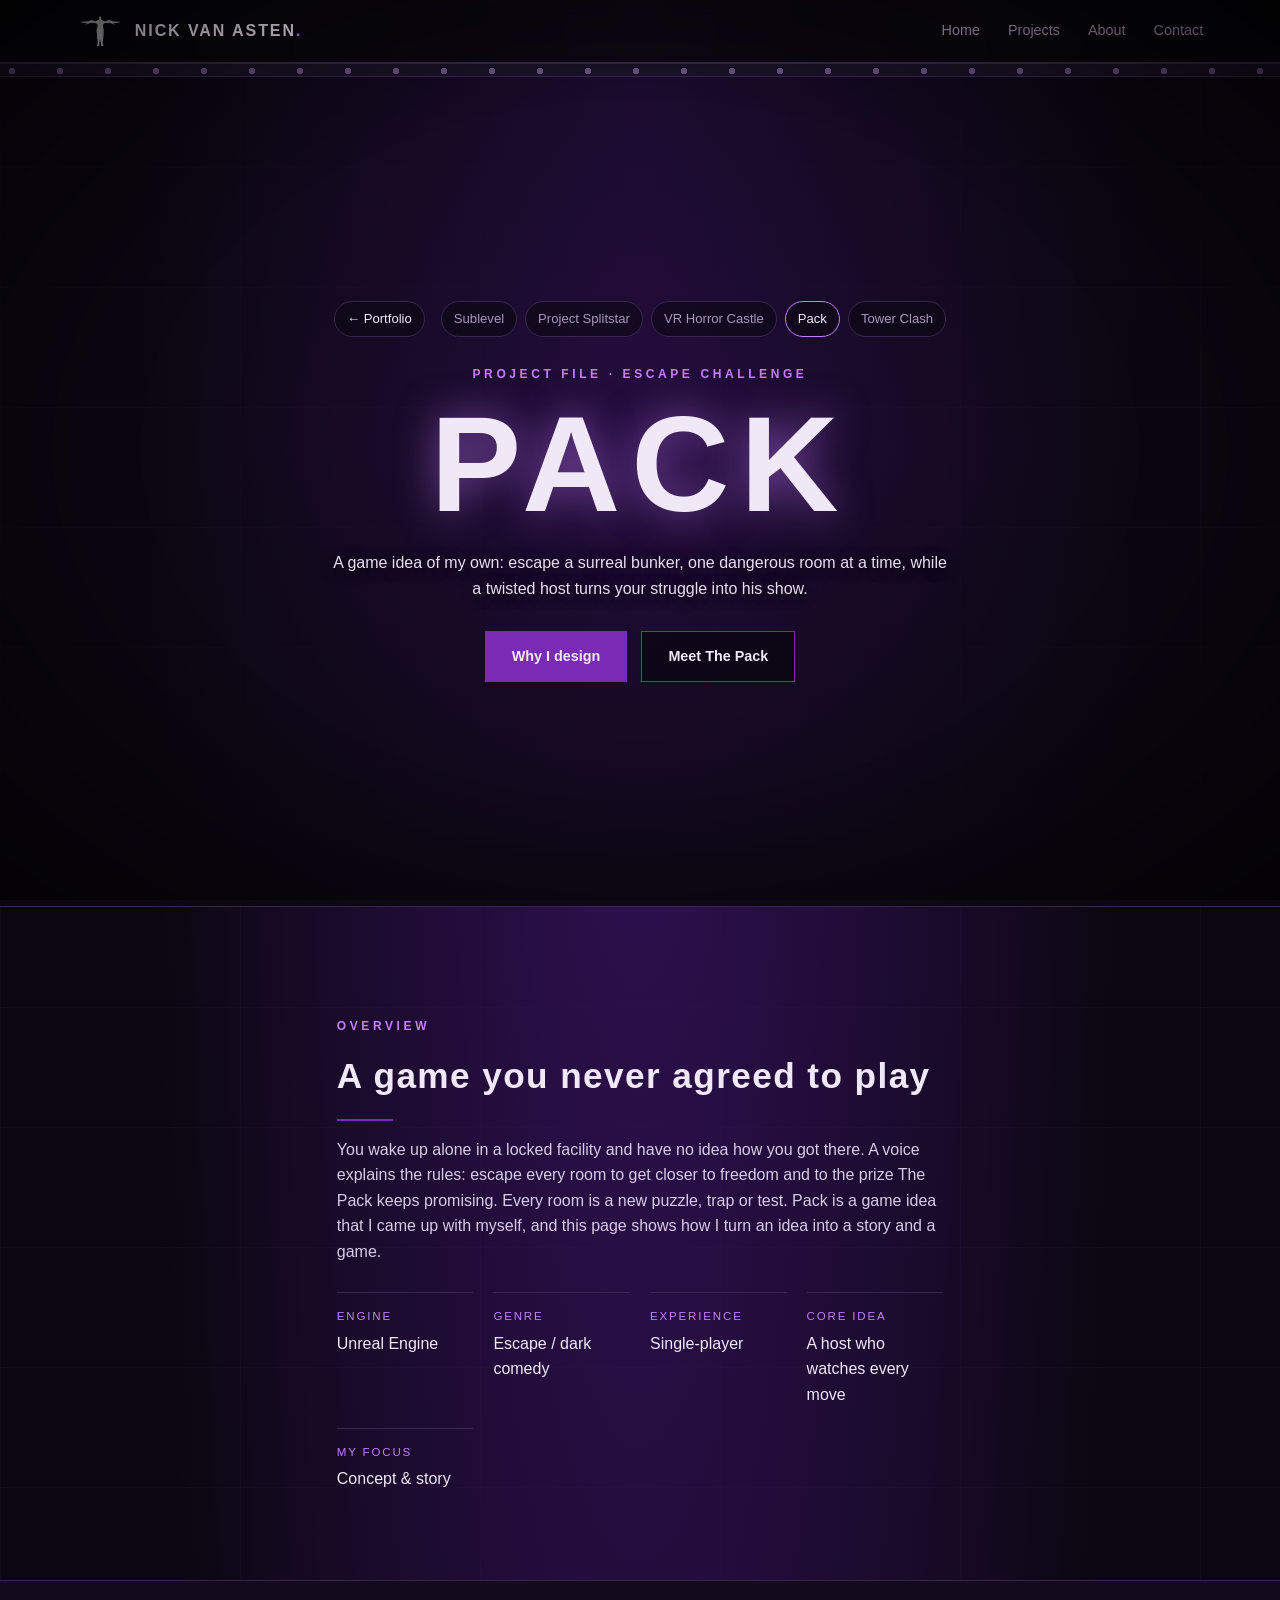
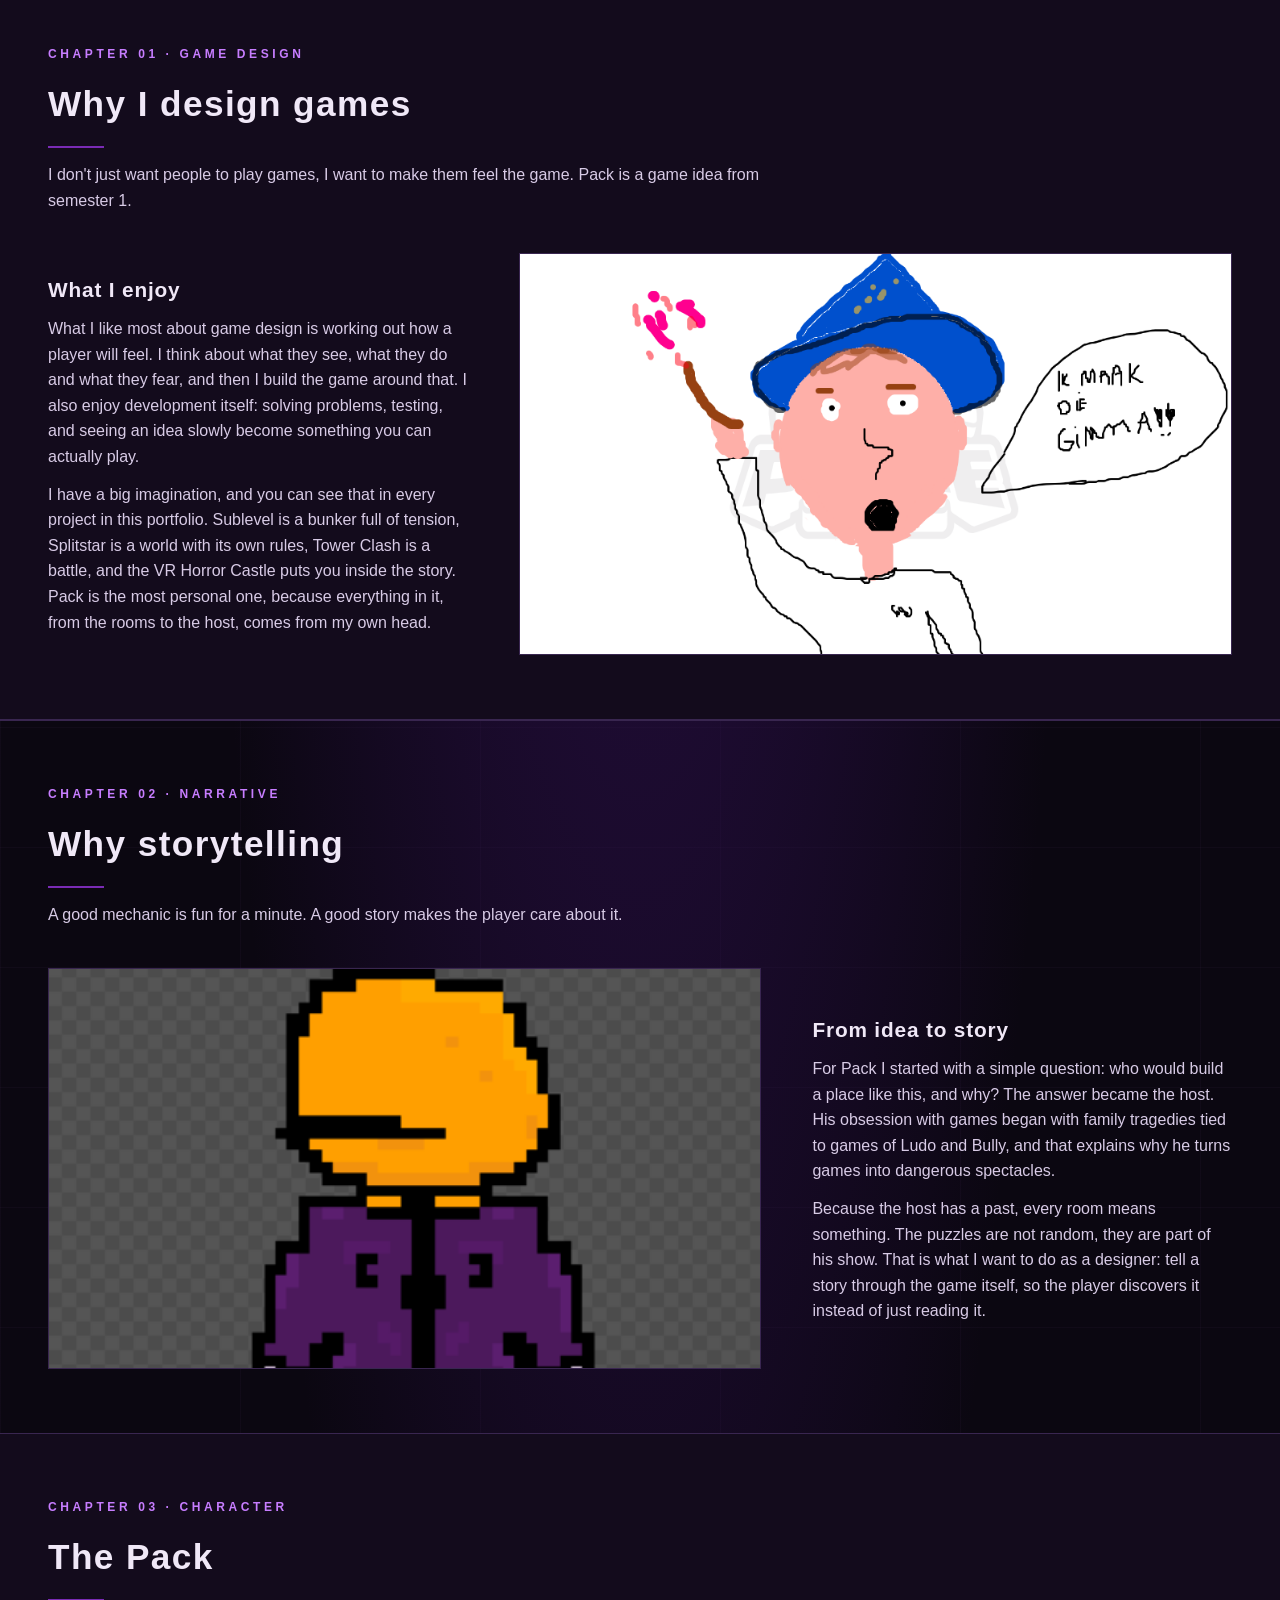
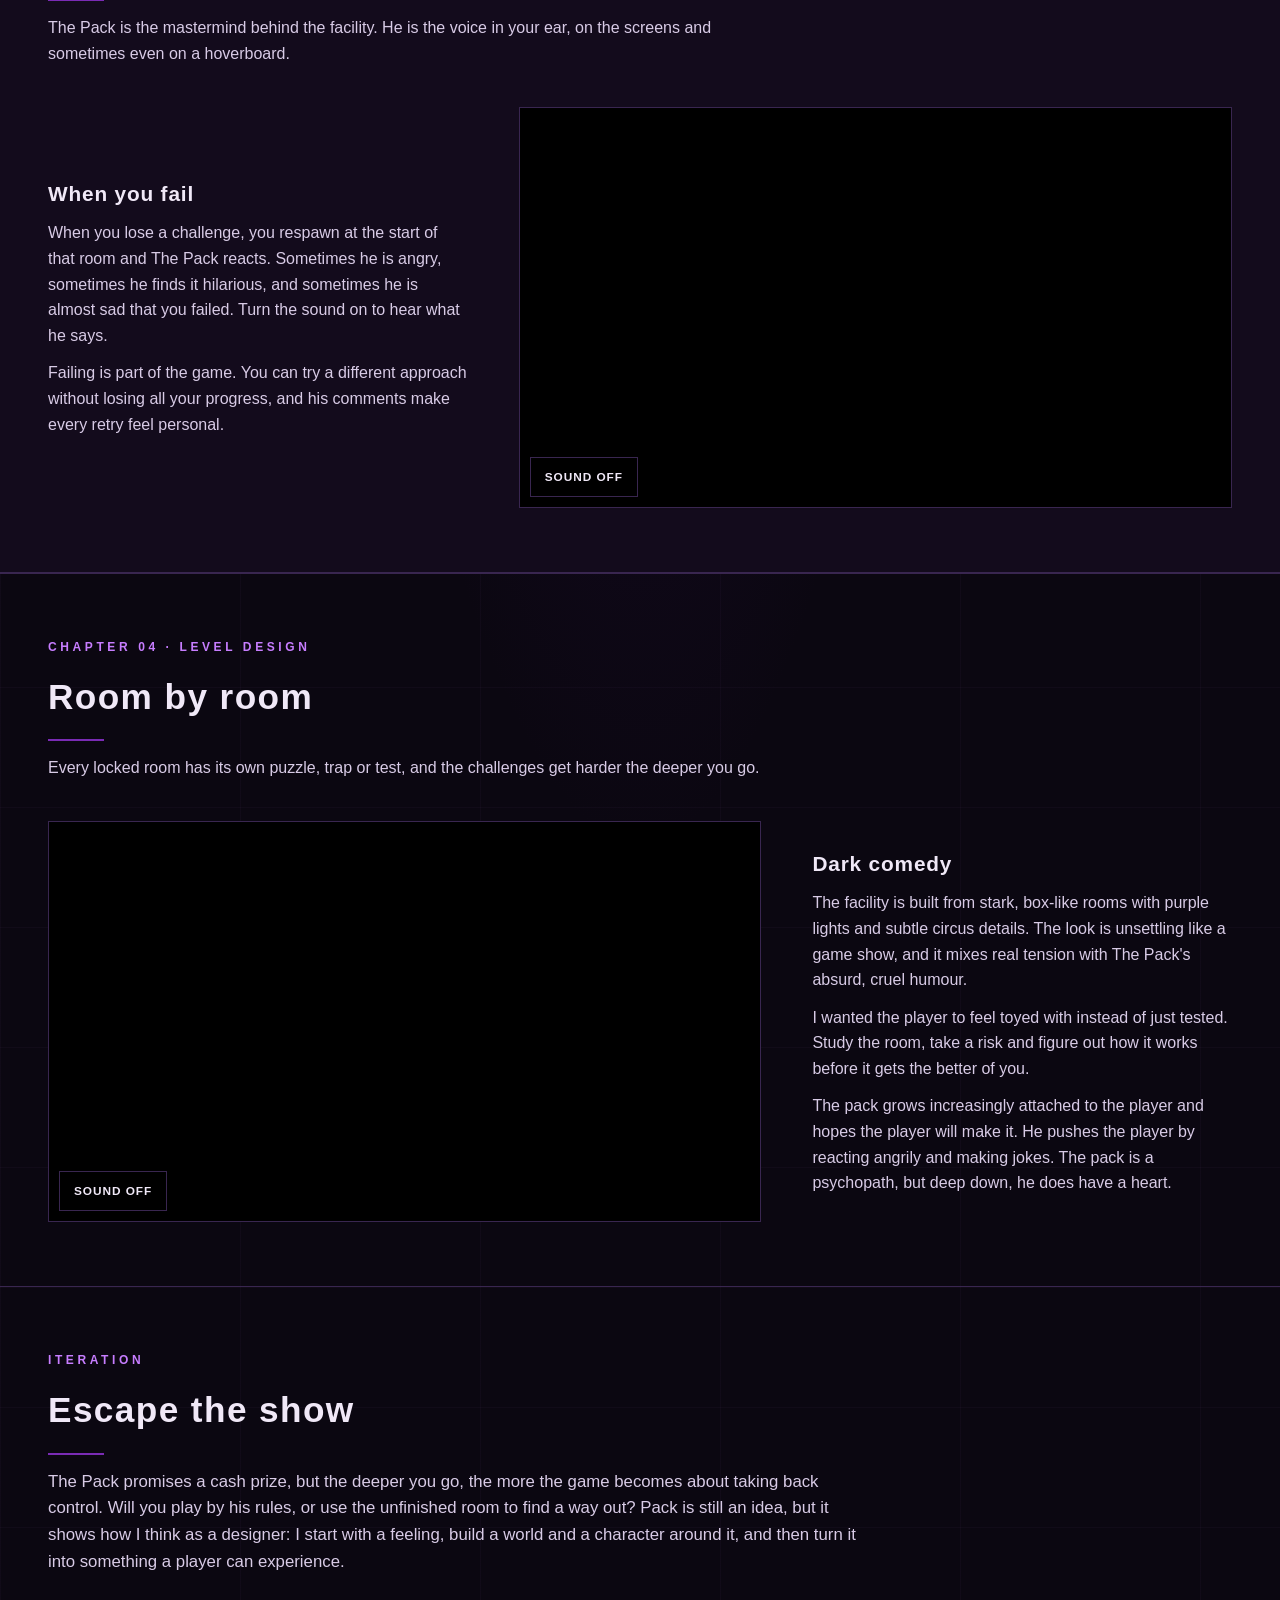
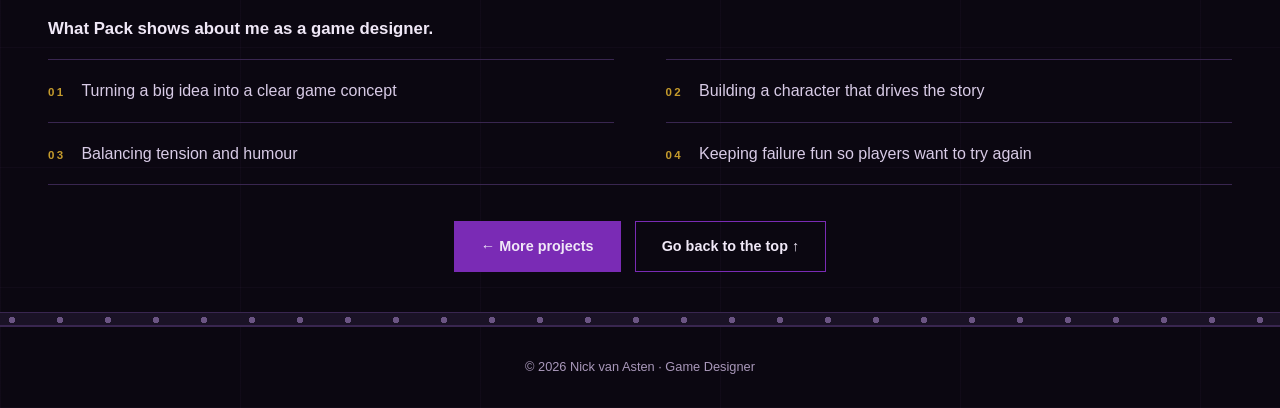
==== commit 110eb30c: "TowerCLash" ====
--- a/pack.html
+++ b/pack.html
@@ -60,22 +60,22 @@
       <div><dt>Engine</dt><dd>Unreal Engine</dd></div>
       <div><dt>Genre</dt><dd>Escape / dark comedy</dd></div>
       <div><dt>Experience</dt><dd>Single-player</dd></div>
-      <div><dt>Core hook</dt><dd>A host who watches every move</dd></div>
+      <div><dt>Core idea</dt><dd>A host who watches every move</dd></div>
       <div><dt>My focus</dt><dd>Concept &amp; story</dd></div>
     </dl>
   </section>
 
-  <nav class="side-nav" id="side-nav" aria-label="Chapter navigation"><a href="#top" aria-label="Back to top">&uarr;<span>Top</span></a><a href="#why" data-target="why" aria-label="Why I design">01<span>Why I design</span></a><a href="#story" data-target="story" aria-label="Storytelling">02<span>Storytelling</span></a><a href="#host" data-target="host" aria-label="The host">03<span>The host</span></a><a href="#rooms" data-target="rooms" aria-label="Rooms">04<span>Rooms</span></a><a href="#robots" data-target="robots" aria-label="Robots">05<span>Robots</span></a></nav>
+  <nav class="side-nav" id="side-nav" aria-label="Chapter navigation"><a href="#top" aria-label="Back to top">&uarr;<span>Top</span></a><a href="#why" data-target="why" aria-label="Why I design">01<span>Why I design</span></a><a href="#story" data-target="story" aria-label="Storytelling">02<span>Storytelling</span></a><a href="#host" data-target="host" aria-label="The host">03<span>The host</span></a><a href="#rooms" data-target="rooms" aria-label="Rooms">04<span>Rooms</span></a><a href="#iteration" data-target="iteration" aria-label="Iteration">&#8595;<span>Iteration</span></a></nav>
 
 
   <section class="chapter alt" id="why" aria-labelledby="why-title">
     <div class="chapter-head">
       <div class="eyebrow">Chapter 01 &middot; Game design</div>
       <h2 id="why-title">Why I design games</h2>
-      <p>I don't just want to play games, I want to make them. Pack is where that shows the most.</p>
-    </div>
-    <div class="entry">
-      <figure class="clip"><img src="Images/PackBunker.png" alt="Concept art: the bunker"></figure>
+      <p>I don't just want people to play games, I want to make them feel the game. Pack is a game idea from semester 1.</p>
+    </div>
+    <div class="entry">
+      <figure class="clip"><img src="Images/NickDraw.png" alt="Concept art: the bunker"></figure>
       <div class="entry-text">
         <h3>What I enjoy</h3>
         <p>What I like most about game design is working out how a player will feel. I think about what they see, what they do and what they fear, and then I build the game around that. I also enjoy development itself: solving problems, testing, and seeing an idea slowly become something you can actually play.</p>
@@ -119,11 +119,6 @@
         <p>Failing is part of the game. You can try a different approach without losing all your progress, and his comments make every retry feel personal.</p>
       </div>
     </div>
-    <div class="traits">
-      <article class="trait"><h3>Angry, but amused</h3><p>He gets mad when you fail, but he also enjoys the show. Often both at the same time.</p></article>
-      <article class="trait"><h3>Quick to get attached</h3><p>He grows fond of his participants fast, and he doesn't give up on them easily.</p></article>
-      <article class="trait"><h3>In your head</h3><p>He loves torturing his players and messing with their minds. That is what makes him charming and hateful.</p></article>
-    </div>
   </section>
 
 
@@ -135,34 +130,19 @@
     </div>
     <div class="entry">
       <figure class="clip">
-        <video data-audio autoplay muted loop playsinline preload="metadata"><source src="Video/PackvideoComp.mp4" type="video/mp4"></video>
+        <video data-audio autoplay muted loop playsinline preload="metadata"><source src="Video/DarkComedy.mp4" type="video/mp4"></video>
         <button class="sound-toggle" type="button" aria-pressed="false">Sound off</button>
       </figure>
       <div class="entry-text">
         <h3>Dark comedy</h3>
         <p>The facility is built from stark, box-like rooms with purple lights and subtle circus details. The look is unsettling like a game show, and it mixes real tension with The Pack's absurd, cruel humour.</p>
         <p>I wanted the player to feel toyed with instead of just tested. Study the room, take a risk and figure out how it works before it gets the better of you.</p>
-      </div>
-    </div>
-  </section>
-
-
-  <section class="chapter alt" id="robots" aria-labelledby="robots-title">
-    <div class="chapter-head">
-      <div class="eyebrow">Chapter 05 &middot; Worldbuilding</div>
-      <h2 id="robots-title">Little helpers</h2>
-      <p>The Pack doesn't build his show alone.</p>
-    </div>
-    <div class="entry solo">
-      <div class="entry-text">
-        <h3>The robot minions</h3>
-        <p>Small robots work as his henchmen. They prepare and maintain the rooms so the show can always continue. They also drive the story: one room is still under construction, and that is your chance to slip into the hidden corridors, break out of the challenge loop and find out what The Pack is really doing.</p>
-      </div>
-    </div>
-  </section>
-
-
-  <main class="chapter iteration" id="end" aria-labelledby="pack-end-title">
+        <p>The pack grows increasingly attached to the player and hopes the player will make it. He pushes the player by reacting angrily and making jokes. The pack is a psychopath, but deep down, he does have a heart.</p>
+      </div>
+    </div>
+  </section>
+
+  <main class="chapter iteration" id="iteration" aria-labelledby="pack-end-title">
     <div class="chapter-head">
       <div class="eyebrow">Iteration</div>
       <h2 id="pack-end-title">Escape the show</h2>
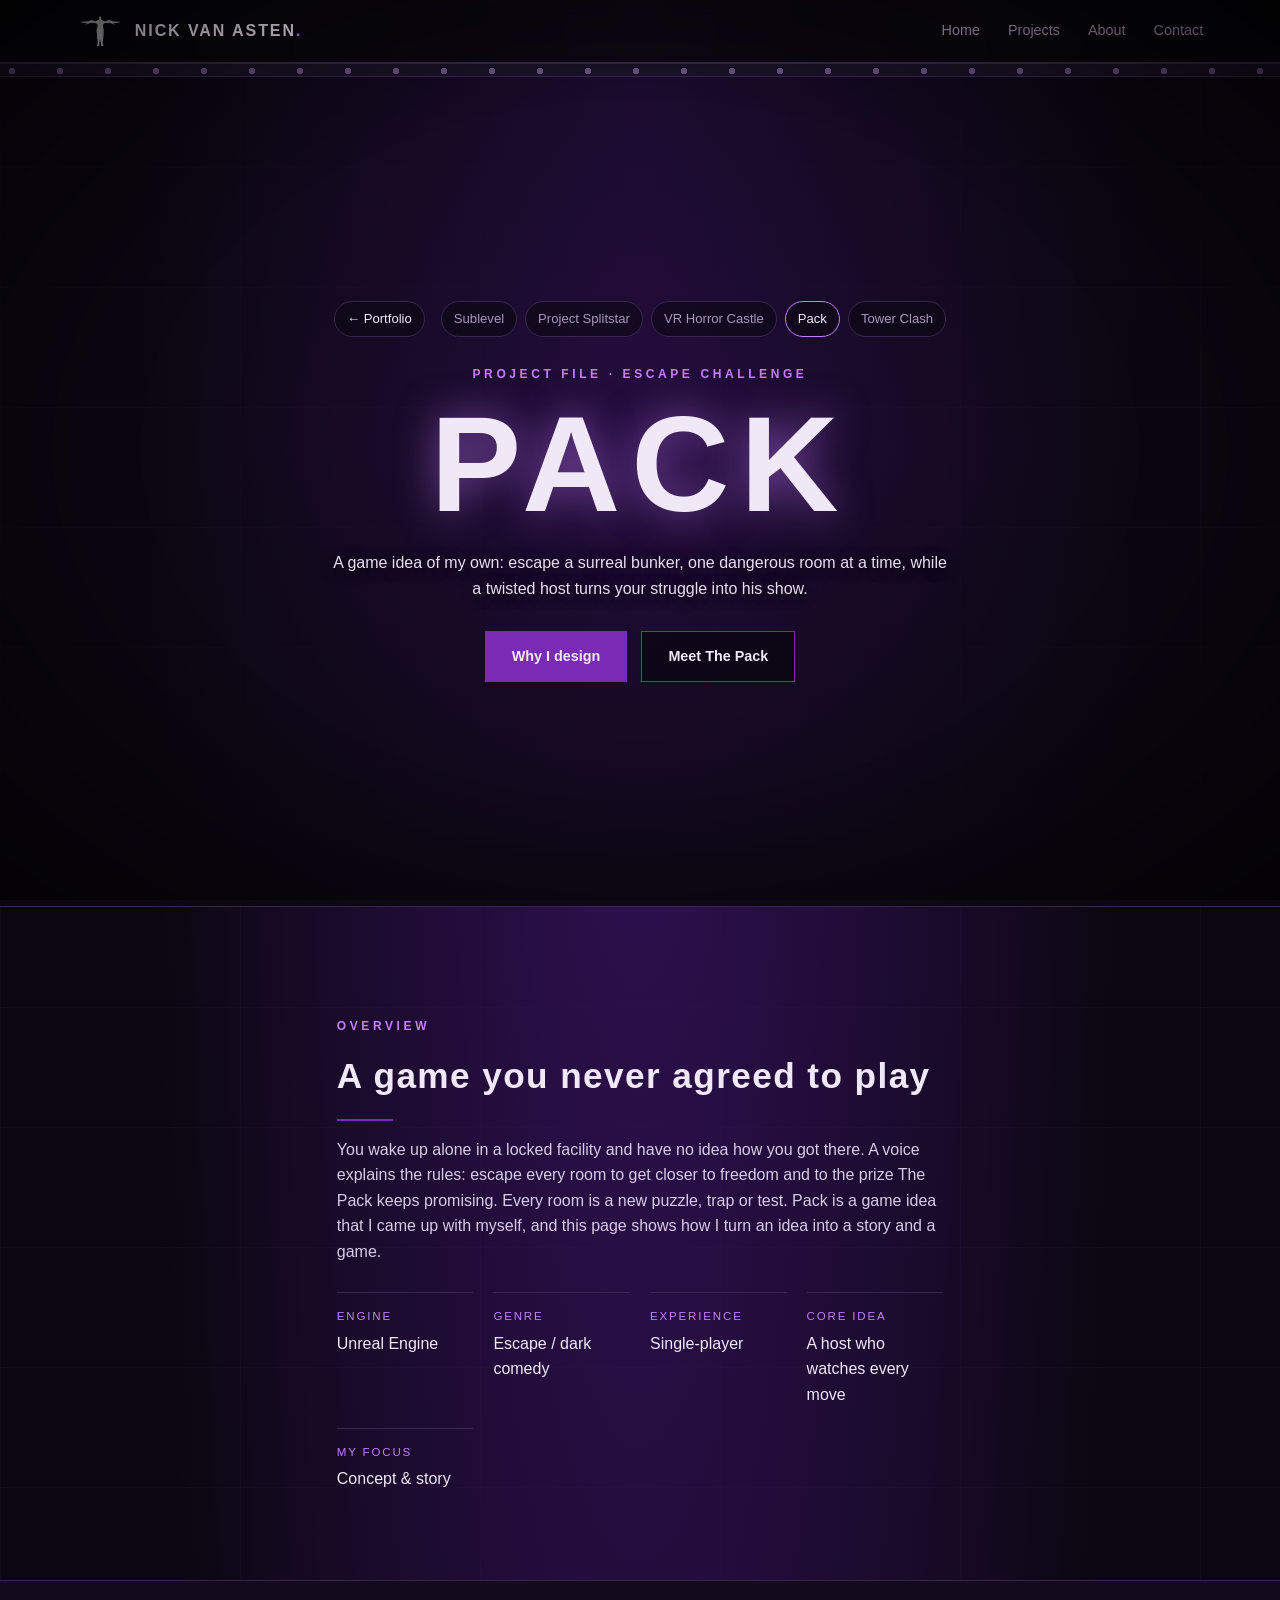
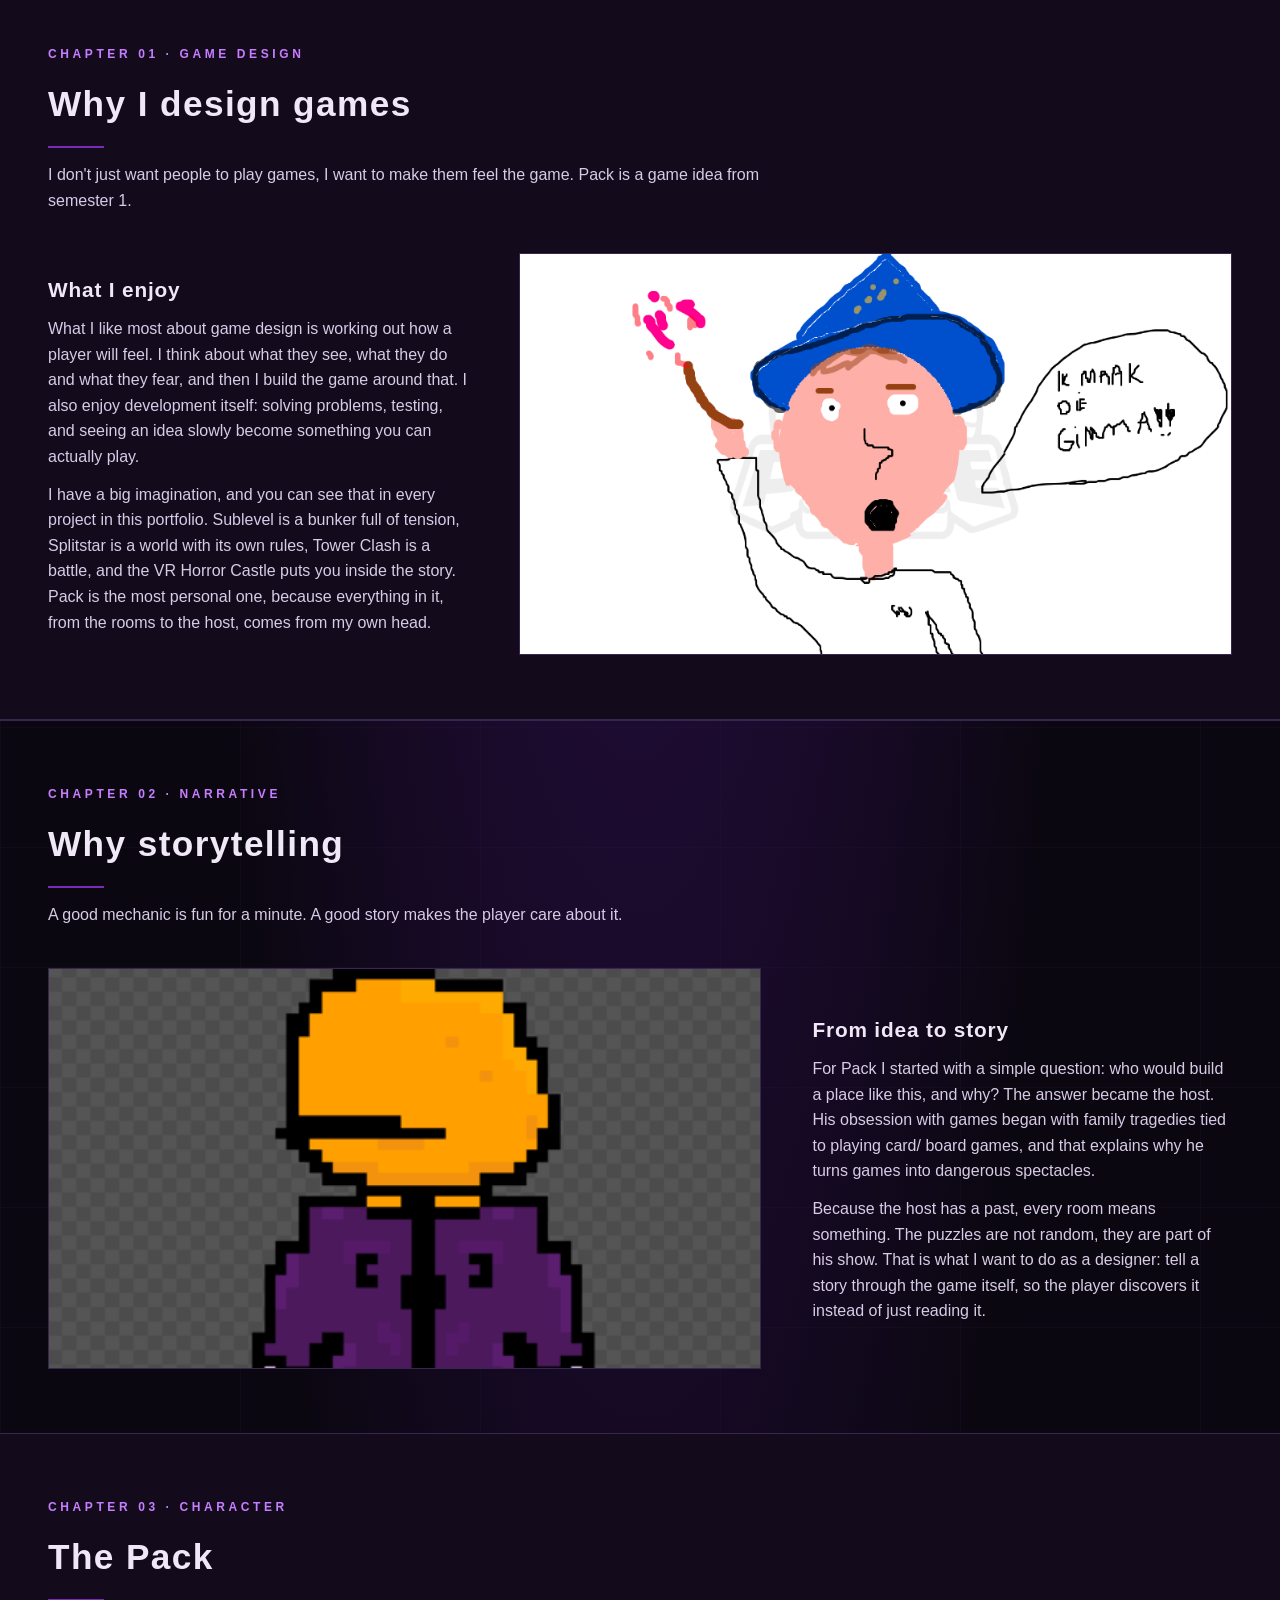
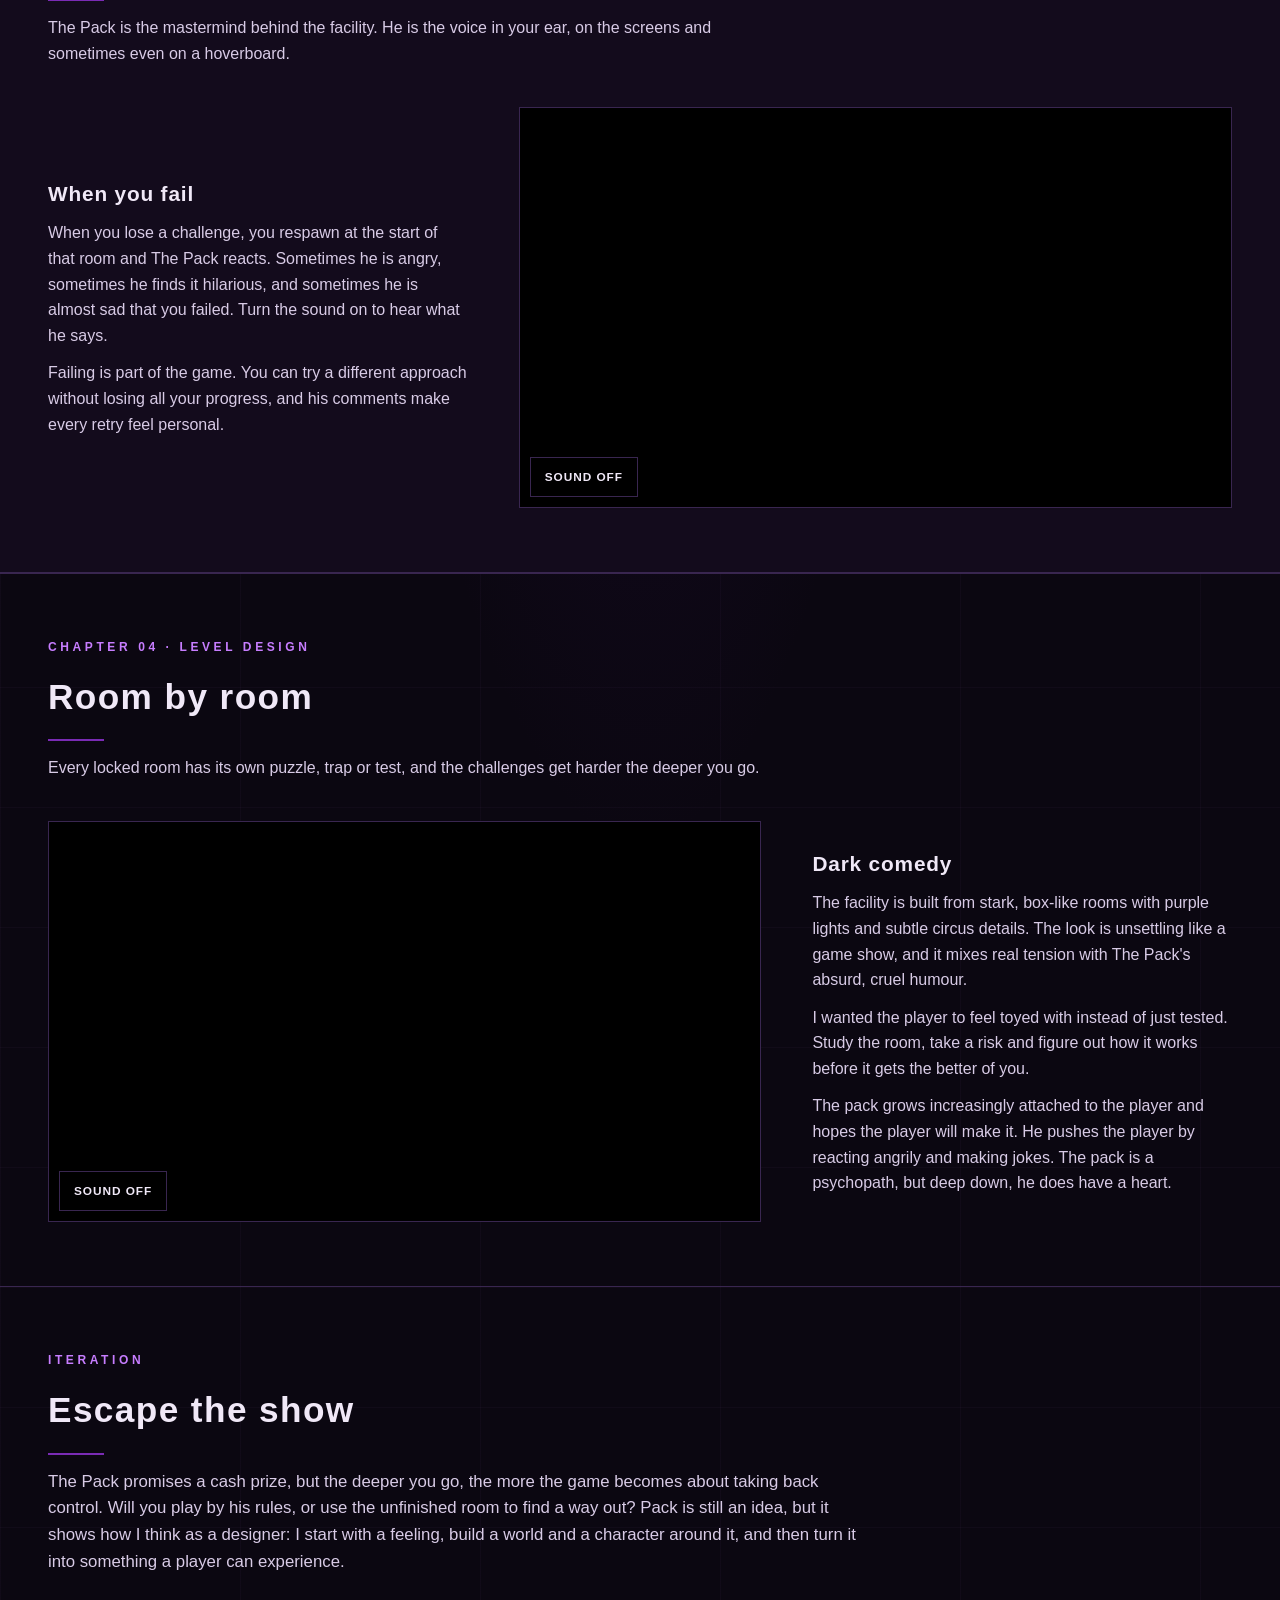
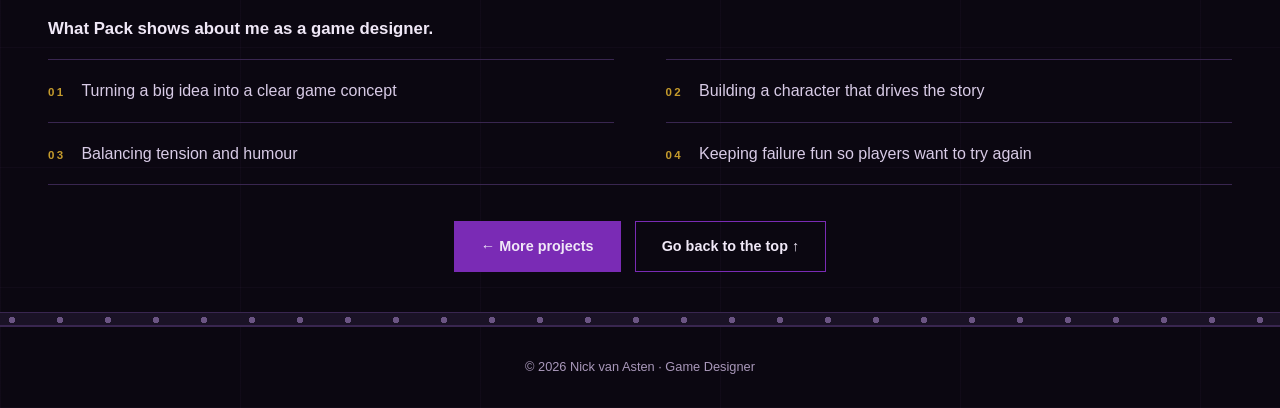
==== commit 737c7626: "TxtChanges" ====
--- a/pack.html
+++ b/pack.html
@@ -95,7 +95,7 @@
       <figure class="clip"><img src="Images/ThePack.png" alt="Concept art: The Pack"></figure>
       <div class="entry-text">
         <h3>From idea to story</h3>
-        <p>For Pack I started with a simple question: who would build a place like this, and why? The answer became the host. His obsession with games began with family tragedies tied to games of Ludo and Bully, and that explains why he turns games into dangerous spectacles.</p>
+        <p>For Pack I started with a simple question: who would build a place like this, and why? The answer became the host. His obsession with games began with family tragedies tied to playing card/ board games, and that explains why he turns games into dangerous spectacles.</p>
         <p>Because the host has a past, every room means something. The puzzles are not random, they are part of his show. That is what I want to do as a designer: tell a story through the game itself, so the player discovers it instead of just reading it.</p>
       </div>
     </div>
--- a/Portfolio.css
+++ b/Portfolio.css
@@ -166,7 +166,6 @@
 #home h1 {
   font-size: clamp(2.2rem, 7vw, 4.2rem);
   line-height: 1.1;
-  text-shadow: 0 0 40px rgba(163, 18, 27, .45);
 }
 
 .btns {
@@ -196,7 +195,6 @@
 .btn:hover {
   background: var(--red2);
   border-color: var(--red2);
-  box-shadow: 0 0 22px rgba(212, 34, 45, .35);
 }
 
 #projects {
@@ -399,11 +397,13 @@
   transition: .25s;
   text-align: center;
   overflow-wrap: anywhere;
+  color: var(--text);
+  font-size: inherit;
+  cursor: pointer;
 }
 
 .card:hover {
   border-color: var(--red2);
-  box-shadow: 0 0 22px rgba(163, 18, 27, .3);
   transform: translateY(-3px);
 }
 
@@ -434,14 +434,15 @@
 
 @media (min-width: 900px) {
   body.portfolio-page .cards {
-    grid-template-columns: repeat(4, minmax(0, 1fr));
+    grid-template-columns: repeat(3, minmax(0, 1fr));
   }
 }
 
 @media (max-width: 700px) {
   body.portfolio-page .cards {
-    grid-template-columns: repeat(2, minmax(0, 1fr));
+    grid-template-columns: minmax(0, 360px);
     gap: 10px;
+    justify-content: center;
   }
 }
 
@@ -523,7 +524,7 @@
 
 body.sublevel-page .project-media {
   border-color: var(--red);
-  box-shadow: 0 0 60px rgba(163, 18, 27, .22), inset 0 0 40px rgba(0, 0, 0, .8);
+  box-shadow: inset 0 0 40px rgba(0, 0, 0, .8);
   position: relative;
 }
 
@@ -584,7 +585,6 @@
 
 body.sublevel-page .project-hero h1 {
   animation: flicker 7s infinite;
-  text-shadow: 0 0 40px rgba(163, 18, 27, .5);
 }
 
 @keyframes flicker {
@@ -1200,8 +1200,19 @@
 body.splitstar-page h3 {
   letter-spacing: .02em;
 }
-body.splitstar-page nav {
-  background: rgba(5, 8, 20, .88);
+body.splitstar-page nav:not(.side-nav) {
+  background: rgba(5, 8, 20, .78);
+  -webkit-backdrop-filter: blur(12px);
+  backdrop-filter: blur(12px);
+  border-bottom: 1px solid rgba(79, 227, 255, .15);
+}
+
+@media (max-width: 700px) {
+  body.splitstar-page nav:not(.side-nav) {
+    background: rgba(5, 8, 20, .78);
+    -webkit-backdrop-filter: blur(12px);
+    backdrop-filter: blur(12px);
+  }
 }
 
 body.splitstar-page .eyebrow {
